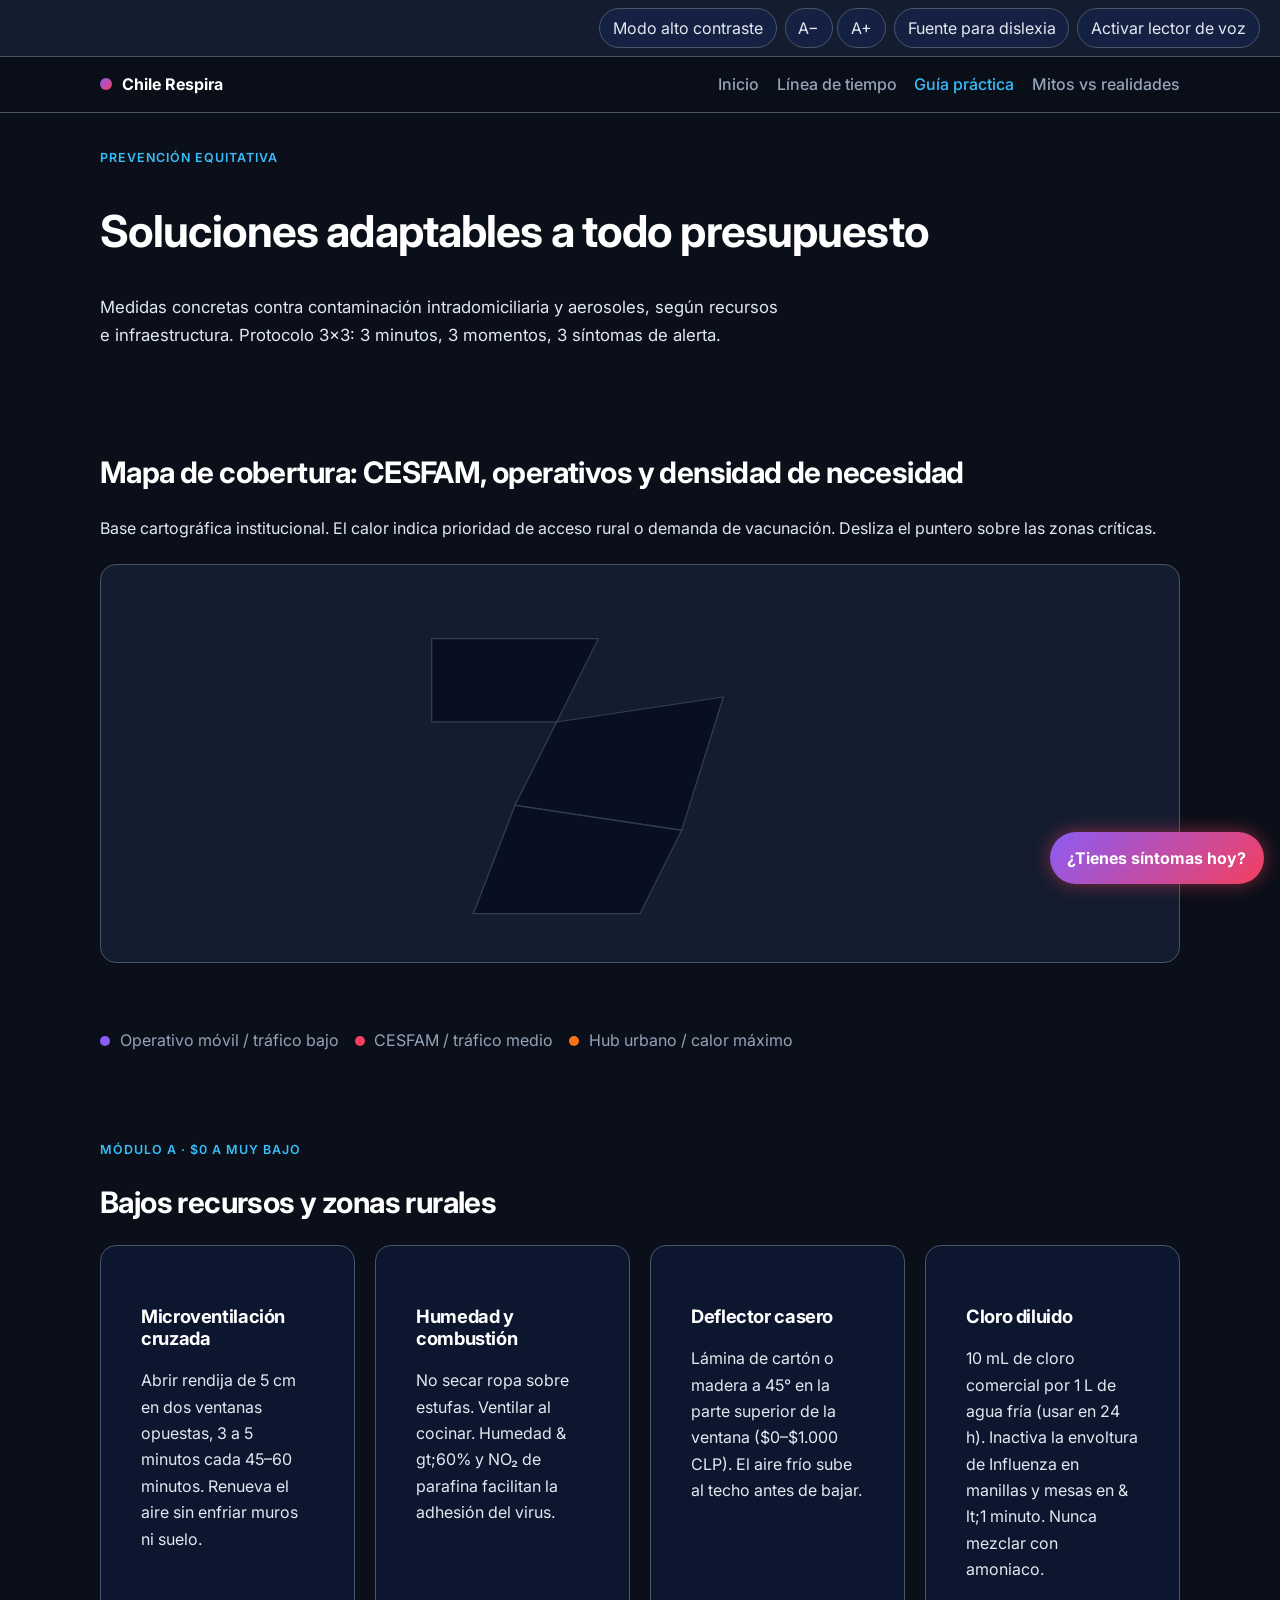
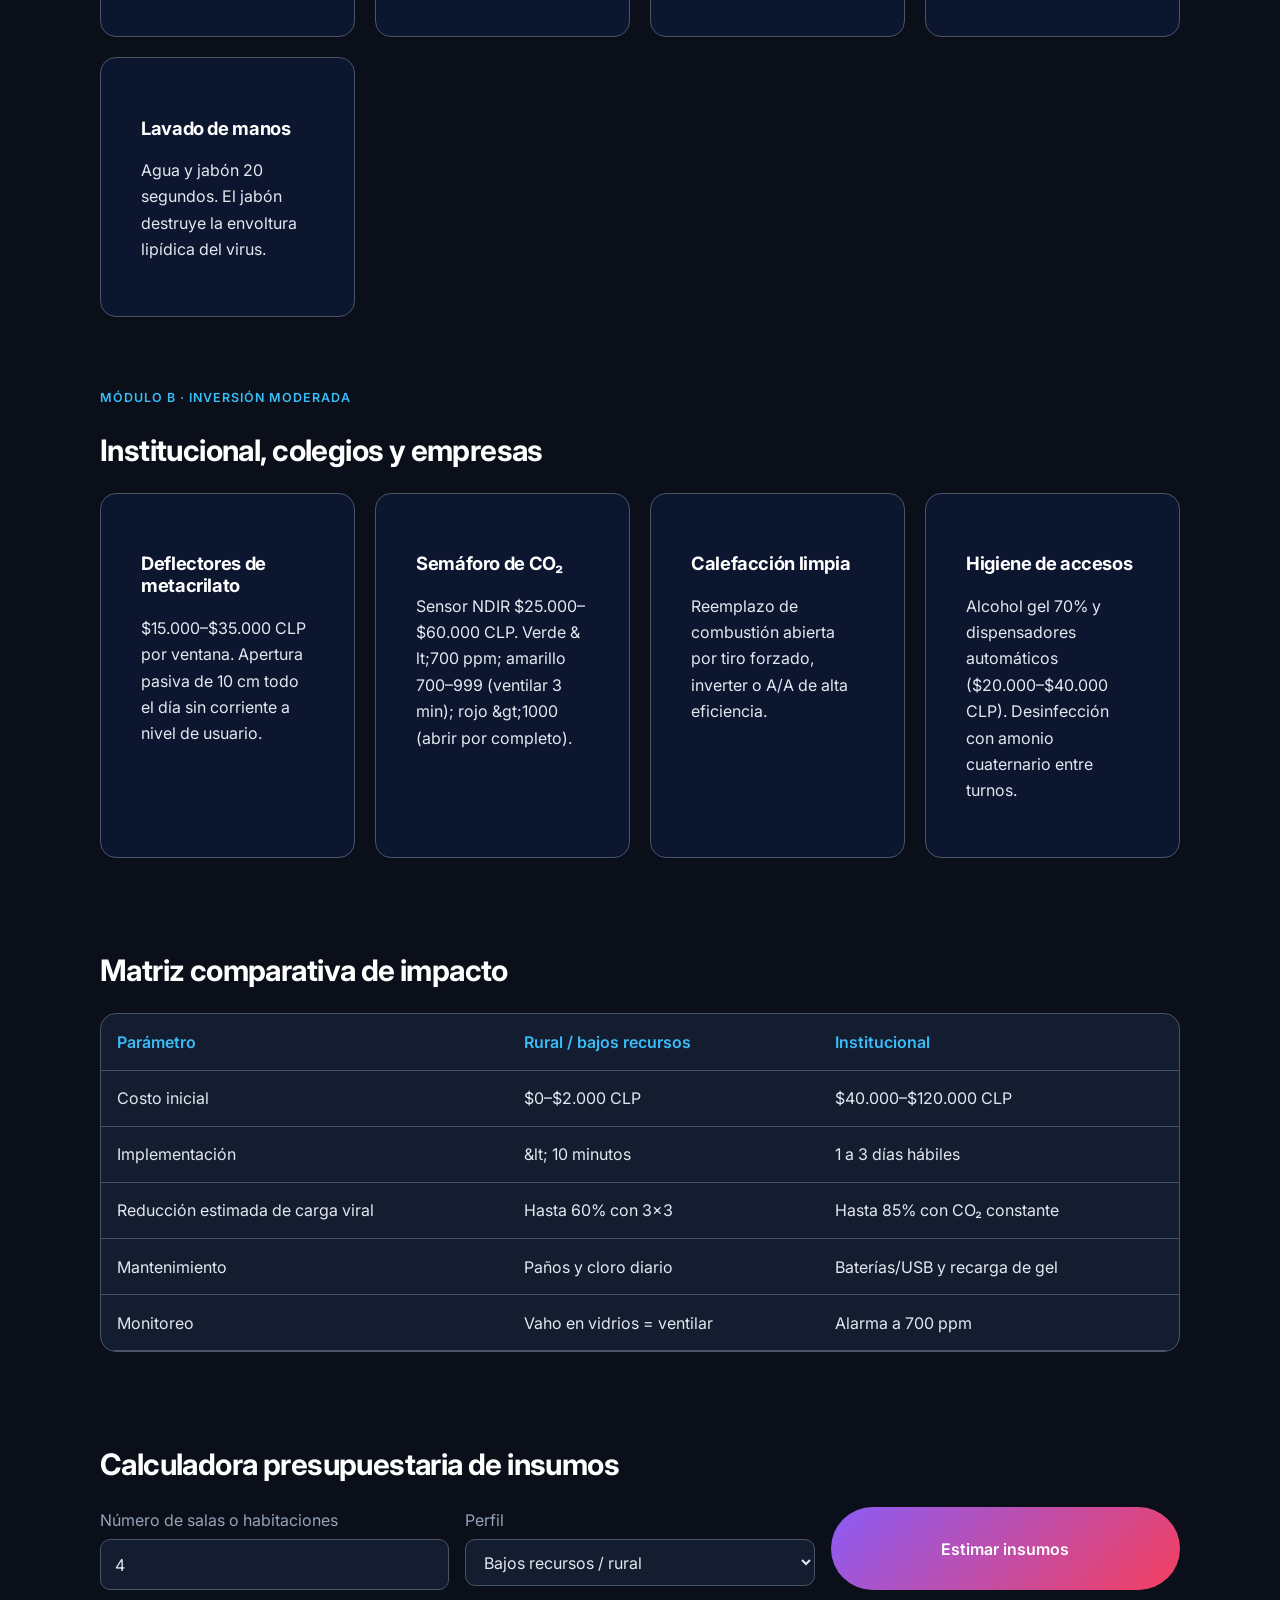
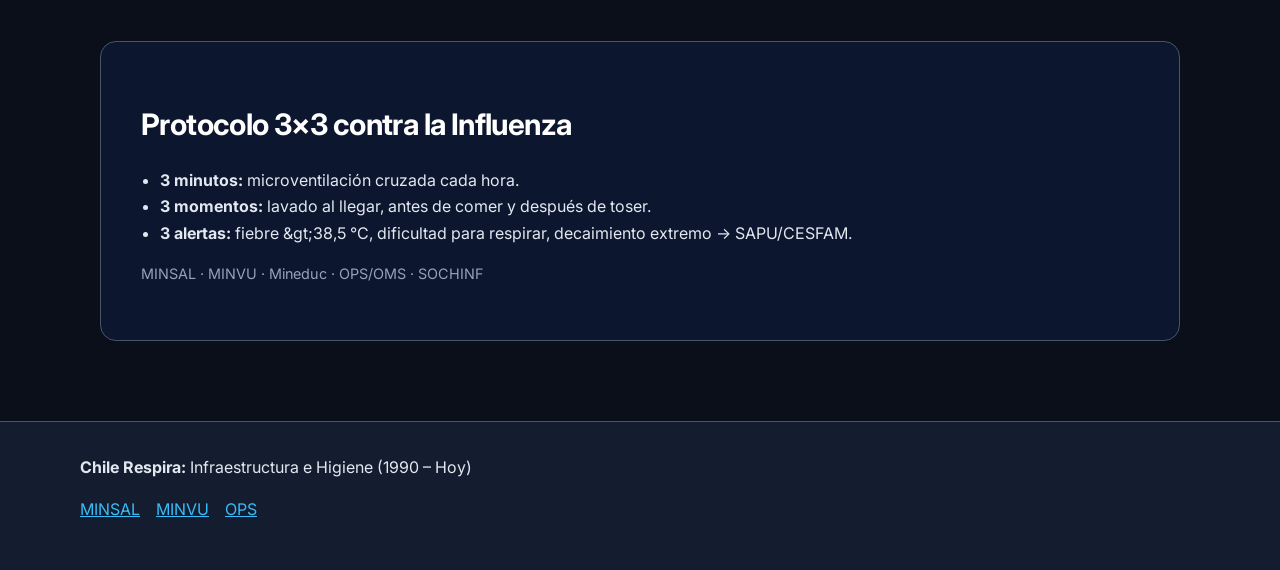
==== static/pages/guia-practica.html @ 2201946c "saved" ====
<!DOCTYPE html>
<html lang="es">

<head>
  <meta charset="UTF-8">
  <meta name="viewport" content="width=device-width, initial-scale=1.0">
  <meta name="description"
    content="Guía práctica de ventilación e higiene por recursos: rural $0 e institucional, con mapa de cobertura CESFAM.">
  <title>Guía práctica por recursos | Chile Respira</title>
  <link rel="preconnect" href="https://fonts.googleapis.com">
  <link rel="preconnect" href="https://fonts.gstatic.com" crossorigin>
  <link
    href="https://fonts.googleapis.com/css2?family=Inter:wght@400;500;600;700&family=Lexend:wght@400;600;700&display=swap"
    rel="stylesheet">
  <link rel="stylesheet" href="../css/style.css">
  <script src="../js/script.js" defer></script>
</head>

<body data-page="guia">
  <a class="skip-link" href="#contenido">Saltar al contenido</a>
  <div class="a11y-bar" role="region" aria-label="Accesibilidad e inclusión">
    <button type="button" class="a11y-btn" data-a11y="contrast">Modo alto contraste</button>
    <div class="a11y-group" role="group" aria-label="Tamaño de texto">
      <button type="button" class="a11y-btn" data-a11y="font-down">A−</button>
      <button type="button" class="a11y-btn" data-a11y="font-up">A+</button>
    </div>
    <button type="button" class="a11y-btn" data-a11y="dyslexia" aria-pressed="false">Fuente para dislexia</button>
    <button type="button" class="a11y-btn" data-a11y="speech" aria-pressed="false">Activar lector de voz</button>
  </div>
  <header class="site-header">
    <div class="header-inner">
      <a class="brand" href="../../index.html">
        <span class="brand-mark" aria-hidden="true"></span>
        <span class="brand-text">Chile Respira</span>
      </a>
      <button type="button" class="nav-toggle" aria-expanded="false" aria-controls="nav-principal">Menú</button>
      <nav id="nav-principal" class="site-nav" aria-label="Principal">
        <a href="../index.html">Inicio</a>
        <a href="linea-tiempo.html">Línea de tiempo</a>
        <a href="guia-practica.html" aria-current="page">Guía práctica</a>
        <a href="mitos-realidades.html">Mitos vs realidades</a>
      </nav>
    </div>
  </header>

  <main id="contenido">
    <section class="hero hero-compact">
      <p class="eyebrow">Prevención equitativa</p>
      <h1>Soluciones adaptables a todo presupuesto</h1>
      <p class="lead">Medidas concretas contra contaminación intradomiciliaria y aerosoles, según recursos e
        infraestructura. Protocolo 3×3: 3 minutos, 3 momentos, 3 síntomas de alerta.</p>
    </section>

    <!-- INJERTO: Mapa Interactivo NYTimes -->
    <section class="section map-section" aria-labelledby="mapa-titulo">
      <header class="section-head">
        <h2 id="mapa-titulo">Mapa de cobertura: CESFAM, operativos y densidad de necesidad</h2>
        <p>Base cartográfica institucional. El calor indica prioridad de acceso rural o demanda de vacunación. Desliza el puntero sobre las zonas críticas.</p>
      </header>
      <div class="map-wrapper">
        <svg id="chile-epidemiological-map" viewBox="0 0 600 400" class="raw-chart">
          <!-- Macrozona Norte -->
          <path d="M50,50 L250,50 L200,150 L50,150 Z" class="map-region-vector" data-name="Macrozona Norte (Antofagasta/Tarapacá)" data-positivity="14.2" data-cobertura="78.9"></path>
          <!-- Macrozona Centro / RM -->
          <path d="M200,150 L400,120 L350,280 L150,250 Z" class="map-region-vector" data-name="Región Metropolitana y Central" data-positivity="24.8" data-cobertura="87.2"></path>
          <!-- Macrozona Sur / Rural -->
          <path d="M150,250 L350,280 L300,380 L100,380 Z" class="map-region-vector" data-name="Macrozona Sur (Araucanía/Los Lagos)" data-positivity="19.5" data-cobertura="91.4"></path>
        </svg>
        <!-- Tooltip que persigue al cursor (NYTimes style) -->
        <div id="nyt-live-tooltip" class="nyt-tooltip hidden"></div>
      </div>
      <ul class="map-legend">
        <li><span class="dot violet"></span> Operativo móvil / tráfico bajo</li>
        <li><span class="dot coral"></span> CESFAM / tráfico medio</li>
        <li><span class="dot orange"></span> Hub urbano / calor máximo</li>
      </ul>
    </section>

    <section class="section" aria-labelledby="mod-a">
      <header class="section-head">
        <p class="eyebrow">Módulo A · $0 a muy bajo</p>
        <h2 id="mod-a">Bajos recursos y zonas rurales</h2>
      </header>
      <div class="card-grid">
        <article class="card card-tech">
          <h3>Microventilación cruzada</h3>
          <p>Abrir rendija de 5 cm en dos ventanas opuestas, 3 a 5 minutos cada 45–60 minutos. Renueva el aire sin
            enfriar muros ni suelo.</p>
        </article>
        <article class="card card-tech">
          <h3>Humedad y combustión</h3>
          <p>No secar ropa sobre estufas. Ventilar al cocinar. Humedad &​gt;60% y NO₂ de parafina facilitan la adhesión
            del virus.</p>
        </article>
        <article class="card card-tech">
          <h3>Deflector casero</h3>
          <p>Lámina de cartón o madera a 45° en la parte superior de la ventana ($0–$1.000 CLP). El aire frío sube al
            techo antes de bajar.</p>
        </article>
        <article class="card card-tech">
          <h3>Cloro diluido</h3>
          <p>10 mL de cloro comercial por 1 L de agua fría (usar en 24 h). Inactiva la envoltura de Influenza en
            manillas y mesas en &​lt;1 minuto. Nunca mezclar con amoniaco.</p>
        </article>
        <article class="card card-tech">
          <h3>Lavado de manos</h3>
          <p>Agua y jabón 20 segundos. El jabón destruye la envoltura lipídica del virus.</p>
        </article>
      </div>
    </section>

    <section class="section" aria-labelledby="mod-b">
      <header class="section-head">
        <p class="eyebrow">Módulo B · inversión moderada</p>
        <h2 id="mod-b">Institucional, colegios y empresas</h2>
      </header>
      <div class="card-grid">
        <article class="card card-tech">
          <h3>Deflectores de metacrilato</h3>
          <p>$15.000–$35.000 CLP por ventana. Apertura pasiva de 10 cm todo el día sin corriente a nivel de usuario.</p>
        </article>
        <article class="card card-tech">
          <h3>Semáforo de CO₂</h3>
          <p>Sensor NDIR $25.000–$60.000 CLP. Verde &​lt;700 ppm; amarillo 700–999 (ventilar 3 min); rojo &​gt;1000 (abrir
            por completo).</p>
        </article>
        <article class="card card-tech">
          <h3>Calefacción limpia</h3>
          <p>Reemplazo de combustión abierta por tiro forzado, inverter o A/A de alta eficiencia.</p>
        </article>
        <article class="card card-tech">
          <h3>Higiene de accesos</h3>
          <p>Alcohol gel 70% y dispensadores automáticos ($20.000–$40.000 CLP). Desinfección con amonio cuaternario
            entre turnos.</p>
        </article>
      </div>
    </section>

    <section class="section">
      <h2>Matriz comparativa de impacto</h2>
      <div class="table-wrap">
        <table>
          <thead>
            <tr>
              <th>Parámetro</th>
              <th>Rural / bajos recursos</th>
              <th>Institucional</th>
            </tr>
          </thead>
          <tbody>
            <tr>
              <td>Costo inicial</td>
              <td>$0–$2.000 CLP</td>
              <td>$40.000–$120.000 CLP</td>
            </tr>
            <tr>
              <td>Implementación</td>
              <td>&​lt; 10 minutos</td>
              <td>1 a 3 días hábiles</td>
            </tr>
            <tr>
              <td>Reducción estimada de carga viral</td>
              <td>Hasta 60% con 3×3</td>
              <td>Hasta 85% con CO₂ constante</td>
            </tr>
            <tr>
              <td>Mantenimiento</td>
              <td>Paños y cloro diario</td>
              <td>Baterías/USB y recarga de gel</td>
            </tr>
            <tr>
              <td>Monitoreo</td>
              <td>Vaho en vidrios = ventilar</td>
              <td>Alarma a 700 ppm</td>
            </tr>
          </tbody>
        </table>
      </div>
    </section>

    <section class="section" aria-labelledby="budget-title">
      <h2 id="budget-title">Calculadora presupuestaria de insumos</h2>
      <form class="panel-form" id="form-presupuesto">
        <div class="field">
          <label for="salas">Número de salas o habitaciones</label>
          <input class="input-field" id="salas" type="number" min="1" max="80" value="4" required>
        </div>
        <div class="field">
          <label for="perfil">Perfil</label>
          <select class="input-field" id="perfil">
            <option value="rural">Bajos recursos / rural</option>
            <option value="institucional">Institucional / medios</option>
          </select>
        </div>
        <button type="submit" class="btn-hero">Estimar insumos</button>
      </form>
      <div class="card card-tech" id="presupuesto-resultado" hidden></div>
    </section>

    <section class="section card card-tech protocol">
      <h2>Protocolo 3×3 contra la Influenza</h2>
      <ul>
        <li><strong>3 minutos:</strong> microventilación cruzada cada hora.</li>
        <li><strong>3 momentos:</strong> lavado al llegar, antes de comer y después de toser.</li>
        <li><strong>3 alertas:</strong> fiebre &​gt;38,5 °C, dificultad para respirar, decaimiento extremo → SAPU/CESFAM.
        </li>
      </ul>
      <p class="source">MINSAL · MINVU · Mineduc · OPS/OMS · SOCHINF</p>
    </section>
  </main>

  <button type="button" class="fab-triaje" data-open-triaje>¿Tienes síntomas hoy?</button>
  <div class="modal" id="modal-triaje" hidden>
    <div class="modal-backdrop" data-close-modal></div>
    <div class="modal-panel" role="dialog" aria-modal="true" aria-labelledby="triaje-titulo">
      <button type="button" class="modal-close" data-close-modal aria-label="Cerrar">×</button>
      <h2 id="triaje-titulo">Triaje rápido de orientación</h2>
      <p>No sustituye atención médica. Salud Responde 600 360 7777.</p>
      <fieldset class="triaje-options">
        <legend>Selecciona lo que mejor describe tu situación</legend>
        <label><input type="radio" name="triaje" value="critico"> Dificultad para respirar, tiraje o labios azulados</label>
        <label><input type="radio" name="triaje" value="moderado"> Fiebre &​gt;38,5 °C + tos o dolor muscular</label>
        <label><input type="radio" name="triaje" value="leve"> Molestias leves sin fiebre</label>
      </fieldset>
      <div id="triaje-resultado" class="card card-tech" hidden></div>
    </div>
  </div>

  <footer class="site-footer">
    <div class="footer-inner">
      <p><strong>Chile Respira:</strong> Infraestructura e Higiene (1990 – Hoy)</p>
      <ul class="footer-links">
        <li><a href="https://www.minsal.cl" rel="noopener noreferrer" target="_blank">MINSAL</a></li>
        <li><a href="https://www.minvu.gob.cl" rel="noopener noreferrer" target="_blank">MINVU</a></li>
        <li><a href="https://www.paho.org" rel="noopener noreferrer" target="_blank">OPS</a></li>
      </ul>
    </div>
  </footer>
</body>

</html>
---- static/css/style.css ----
:root {
  /* 🌌 Lienzo Neutro de Fondo Base (Estilo Kiro Dark) */
  --bg-main: #0B0F19;
  --bg-surface: #141C2F;
  --bg-surface-elevated: #1E2942;

  /* 🏙️ Paleta Tecnológica y Corporativa (Potencial Diversificado) */
  --tech-blue-base: #1E40AF;
  --tech-blue-container: rgba(30, 64, 175, 0.15);
  --tech-cyan: #38BDF8;
  --tech-cyan-glow: rgba(56, 189, 248, 0.3);
  --tech-muted: #475569;

  /* 💥 Paleta Creativa y de Alto Impacto (Potencial Diversificado) */
  --creative-violet: #8B5CF6;
  --creative-violet-alpha: rgba(139, 92, 246, 0.1);
  --creative-coral: #F43F5E;
  --creative-coral-glow: rgba(244, 63, 94, 0.5);
  --creative-orange: #F97316;
  --creative-orange-alpha: rgba(249, 115, 22, 0.2);

  /* 🎬 Tokens Arquitectónicos Multimedia (Estilo Devin AI / Cursor) */
  --terminal-border: #22314D;
  --terminal-header: #1A2438;
  --media-overlay: rgba(11, 15, 25, 0.5);

  /* 📝 Tipografía de Alta Legibilidad */
  --text-title: #FFFFFF;
  --text-body: #E2E8F0;
  --text-muted: #94A3B8;

  /* ⚙️ Variables de sistema */
  --font: Inter, system-ui, sans-serif;
  --radius: 16px;
  --space-card: 2.5rem;
  
  /* 🎛️ Variables para componentes injertados */
  --easing-cinematic: cubic-bezier(0.4, 0, 0.2, 1);
  --nyt-tooltip-bg: rgba(30, 64, 175, 0.95);
}

*,
*::before,
*::after {
  box-sizing: border-box;
}

html {
  font-size: 100%;
}

html.dyslexia {
  --font: Lexend, Inter, sans-serif;
}

html.contrast {
  --bg-main: #000000;
  --bg-surface: #0a0a0a;
  --text-body: #FFFFFF;
  --text-muted: #E2E8F0;
}

html[data-font="1"] { font-size: 106%; }
html[data-font="2"] { font-size: 114%; }
html[data-font="3"] { font-size: 124%; }

body {
  margin: 0;
  font-family: var(--font);
  background: var(--bg-main);
  color: var(--text-body);
  line-height: 1.65;
  min-height: 100vh;
}

img,
svg {
  max-width: 100%;
}

/* Tratamiento anti-flashes para recursos institucionales */
img.institutional-asset,
svg.raw-chart {
  filter: opacity(0.88) brightness(85%) contrast(110%);
  transition: filter 0.3s cubic-bezier(0.4, 0, 0.2, 1);
}

img.institutional-asset:hover,
svg.raw-chart:hover {
  filter: opacity(1) brightness(100%) contrast(100%);
}

h1, h2, h3 {
  color: var(--text-title);
  font-weight: 700;
  line-height: 1.2;
  letter-spacing: -0.02em;
}

h1 { font-size: clamp(1.75rem, 4vw, 2.75rem); }
h2 { font-size: clamp(1.35rem, 2.5vw, 1.85rem); }
h3 { font-size: 1.15rem; }

p { margin: 0 0 0.85rem; }

a {
  color: var(--tech-cyan);
}

.skip-link {
  position: absolute;
  left: 1rem;
  top: -3rem;
  background: var(--bg-surface-elevated);
  color: var(--text-title);
  padding: 0.5rem 1rem;
  z-index: 80;
}

.skip-link:focus {
  top: 0.5rem;
}

.a11y-bar {
  display: flex;
  flex-wrap: wrap;
  gap: 0.5rem;
  justify-content: flex-end;
  padding: 0.5rem 1.25rem;
  background: var(--bg-surface);
  border-bottom: 1px solid var(--tech-muted);
}

.a11y-btn,
.chip,
.nav-toggle {
  font: inherit;
  cursor: pointer;
  border: 1px solid var(--tech-muted);
  background: var(--tech-blue-container);
  color: var(--text-body);
  border-radius: 999px;
  padding: 0.35rem 0.8rem;
}

.a11y-btn:hover,
.chip:hover,
.chip.is-on {
  border-color: var(--tech-cyan);
  box-shadow: 0 0 10px var(--tech-cyan-glow);
}

.site-header {
  position: sticky;
  top: 0;
  z-index: 40;
  background: rgba(11, 15, 25, 0.92);
  backdrop-filter: blur(12px);
  border-bottom: 1px solid var(--tech-muted);
}

.header-inner {
  max-width: 1120px;
  margin: 0 auto;
  padding: 0.9rem 1.25rem;
  display: flex;
  align-items: center;
  justify-content: space-between;
  gap: 1rem;
}

.brand {
  display: flex;
  align-items: center;
  gap: 0.6rem;
  text-decoration: none;
  color: var(--text-title);
  font-weight: 700;
}

.brand-mark {
  width: 12px;
  height: 12px;
  border-radius: 50%;
  background: linear-gradient(135deg, var(--creative-violet), var(--creative-coral));
}

.site-nav {
  display: flex;
  gap: 1.1rem;
}

.site-nav a {
  color: var(--text-muted);
  text-decoration: none;
  font-weight: 500;
}

.site-nav a[aria-current="page"],
.site-nav a:hover {
  color: var(--tech-cyan);
}

.nav-toggle {
  display: none;
}

main {
  max-width: 1120px;
  margin: 0 auto;
  padding: 0 1.25rem 5rem;
}

.hero {
  padding: 3.5rem 0 2rem;
}

.hero-compact {
  padding-top: 2.2rem;
}

.eyebrow {
  color: var(--tech-cyan);
  font-weight: 600;
  text-transform: uppercase;
  letter-spacing: 0.08em;
  font-size: 0.78rem;
  margin-bottom: 0.6rem;
}

.lead {
  max-width: 62ch;
  color: var(--text-body);
  font-size: 1.05rem;
}

.hero-actions {
  display: flex;
  flex-wrap: wrap;
  gap: 0.85rem;
  margin-top: 1.5rem;
}

.btn-hero,
.btn-secondary,
.btn-submit {
  display: inline-flex;
  align-items: center;
  justify-content: center;
  text-decoration: none;
  font: inherit;
  font-weight: 600;
  border: 0;
  border-radius: 999px;
  padding: 0.85rem 1.35rem;
  min-height: 44px;
  cursor: pointer;
}

.btn-hero {
  color: var(--text-title);
  background: linear-gradient(135deg, var(--creative-violet), var(--creative-coral));
  box-shadow: 0 0 0 transparent;
  transition: all 0.4s cubic-bezier(0.4, 0, 0.2, 1);
}

.btn-hero:hover {
  background: linear-gradient(135deg, var(--creative-coral), var(--creative-orange));
  box-shadow: 0 0 25px var(--creative-coral-glow);
  transform: translateY(-2px);
}

.btn-secondary {
  color: var(--text-title);
  background: transparent;
  border: 1px solid var(--tech-muted);
}

.btn-submit {
  color: var(--text-title);
  background: var(--creative-orange);
  transition: background 0.3s ease, transform 0.3s ease;
}

.btn-submit:hover {
  background: var(--creative-coral);
  transform: translateY(-1px);
}

.badge-alert,
.status-badge {
  display: inline-block;
  font-size: 0.75rem;
  font-weight: 700;
  letter-spacing: 0.04em;
  padding: 0.2rem 0.55rem;
  border-radius: 999px;
  width: fit-content;
}

.badge-alert {
  background: var(--creative-orange-alpha);
  color: var(--creative-orange);
  margin-bottom: 1rem;
}

.status-badge {
  background: var(--creative-violet-alpha);
  color: var(--creative-violet);
}

.section {
  padding: 2.2rem 0;
}

.section-head {
  margin-bottom: 1.4rem;
}

.card-grid {
  display: grid;
  grid-template-columns: repeat(auto-fit, minmax(240px, 1fr));
  gap: 1.25rem;
}

.card {
  background: var(--tech-blue-container);
  border: 1px solid var(--tech-muted);
  border-radius: var(--radius);
  padding: var(--space-card);
}

.card-link {
  text-decoration: none;
  color: inherit;
  display: block;
  transition: border-color 0.3s ease, background 0.3s ease;
}

.card-link:hover,
.card-link:focus-visible,
.timeline-card:hover,
.timeline-item:focus .timeline-card {
  background: var(--creative-violet-alpha);
  border-color: var(--creative-violet);
}

.metric {
  font-size: 2rem;
  font-weight: 700;
  color: var(--tech-cyan);
  margin: 0 0 0.4rem;
}

.source,
.timeline-date,
.hito {
  color: var(--text-muted);
  font-size: 0.9rem;
}

.panel-form {
  display: grid;
  grid-template-columns: repeat(auto-fit, minmax(180px, 1fr));
  gap: 1rem;
  margin-bottom: 1rem;
}

.field-full {
  grid-column: 1 / -1;
}

.field label {
  display: block;
  margin-bottom: 0.35rem;
  color: var(--text-muted);
}

.input-field {
  width: 100%;
  font: inherit;
  color: var(--text-body);
  background: var(--bg-surface);
  border: 1px solid var(--tech-muted);
  border-radius: 10px;
  padding: 0.7rem 0.85rem;
}

.input-field:focus {
  border-color: var(--tech-cyan);
  box-shadow: 0 0 10px var(--tech-cyan-glow);
  background-color: var(--bg-surface-elevated);
  outline: none;
  transition: all 0.3s ease;
}

.filter-bar {
  display: flex;
  flex-wrap: wrap;
  gap: 0.5rem;
  margin-bottom: 1.5rem;
}

.timeline {
  position: relative;
  padding-left: 2.2rem;
}

.timeline-axis {
  position: absolute;
  left: 9px;
  top: 0;
  bottom: 0;
  width: 2px;
  background: linear-gradient(to bottom, var(--tech-muted) 0%, var(--tech-cyan) 40%, var(--creative-violet) 70%, var(--creative-coral) 100%);
}

.timeline-item {
  position: relative;
  margin-bottom: 1.4rem;
  outline: none;
}

.timeline-node {
  position: absolute;
  left: -2.05rem;
  top: 1.8rem;
  width: 12px;
  height: 12px;
  border-radius: 50%;
  background: var(--tech-muted);
}

.timeline-item.is-past .timeline-card {
  color: var(--text-muted);
}

.timeline-item.is-past h2 {
  color: var(--text-title);
}

.timeline-item.is-active .timeline-node {
  width: 18px;
  height: 18px;
  left: -2.25rem;
  background: var(--creative-coral);
  box-shadow: 0 0 0 0 var(--creative-coral-glow);
  animation: ripple 1.8s infinite;
}

.timeline-card {
  background: var(--bg-surface);
  border: 1px solid var(--tech-muted);
  border-radius: var(--radius);
  padding: var(--space-card);
  transition: background 0.3s ease, border-color 0.3s ease;
}

@keyframes ripple {
  0% { box-shadow: 0 0 0 0 var(--creative-coral-glow); }
  70% { box-shadow: 0 0 0 16px transparent; }
  100% { box-shadow: 0 0 0 0 transparent; }
}

.table-wrap {
  overflow-x: auto;
  border: 1px solid var(--tech-muted);
  border-radius: var(--radius);
  background: var(--bg-surface);
}

table {
  width: 100%;
  border-collapse: collapse;
  min-width: 640px;
}

th, td {
  text-align: left;
  padding: 0.9rem 1rem;
  border-bottom: 1px solid var(--tech-muted);
  color: var(--text-body);
}

th {
  color: var(--tech-cyan);
  font-weight: 600;
}

.map-layout {
  display: grid;
  grid-template-columns: minmax(220px, 340px) 1fr;
  gap: 1.25rem;
  align-items: start;
}

.map-canvas {
  background: var(--bg-main);
  border: 1px solid var(--tech-muted);
  border-radius: var(--radius);
  padding: 0.75rem;
}

.map-ocean {
  fill: var(--bg-main);
}

.map-land {
  fill: var(--bg-surface);
}

.map-border {
  fill: none;
  stroke: var(--tech-muted);
  stroke-width: 1.2;
}

.hub {
  cursor: pointer;
}

.hub.low { fill: var(--creative-violet); }
.hub.mid { fill: var(--creative-coral); }
.hub.high {
  fill: var(--creative-orange);
  filter: drop-shadow(0 0 8px var(--creative-coral-glow));
}

.hub-ring {
  fill: none;
  stroke: var(--creative-coral);
  stroke-width: 2;
  opacity: 0.45;
}

.map-flow {
  fill: none;
  stroke: var(--creative-coral);
  stroke-width: 1.4;
  stroke-dasharray: 6 8;
  animation: dash 8s linear infinite;
}

@keyframes dash {
  to { stroke-dashoffset: -80; }
}

.map-legend {
  display: flex;
  flex-wrap: wrap;
  gap: 1rem;
  list-style: none;
  padding: 1rem 0 0;
  color: var(--text-muted);
}

.dot {
  display: inline-block;
  width: 10px;
  height: 10px;
  border-radius: 50%;
  margin-right: 0.35rem;
}

.dot.violet { background: var(--creative-violet); }
.dot.coral { background: var(--creative-coral); }
.dot.orange { background: var(--creative-orange); }

.geo-label {
  fill: var(--text-muted);
  font-size: 9px;
  font-family: var(--font);
}

.protocol ul {
  padding-left: 1.2rem;
}

.quiz-wrap {
  max-width: 720px;
}

.progress-track {
  height: 6px;
  background: var(--bg-surface);
  border-radius: 99px;
  overflow: hidden;
  margin-bottom: 0.5rem;
}

.progress-bar {
  display: block;
  height:  100%;
  width: 20%;
  background: linear-gradient(90deg, var(--creative-violet), var(--creative-coral), var(--creative-orange));
  transition: width 0.35s ease;
}

.flip-card {
  perspective: 1200px;
  min-height: 340px;
}

.flip-inner {
  position: relative;
  transform-style: preserve-3d;
  transition: transform 0.6s ease;
  min-height: 340px;
}

.flip-card.is-flipped .flip-inner {
  transform: rotateY(180deg);
}

.flip-face {
  position: absolute;
  inset: 0;
  backface-visibility: hidden;
}

.flip-back {
  transform: rotateY(180deg);
}

.quiz-actions {
  display: flex;
  flex-wrap: wrap;
  gap: 0.7rem;
  margin-top: 1.2rem;
}

.veredicto {
  font-weight: 700;
  color: var(--tech-cyan);
}

.accordion details {
  background: var(--tech-blue-container);
  border: 1px solid var(--tech-muted);
  border-radius: 12px;
  padding: 0.9rem 1.1rem;
  margin-bottom: 0.6rem;
}

.accordion summary {
  cursor: pointer;
  color: var(--text-title);
  font-weight: 600;
}

.form-msg {
  grid-column: 1 / -1;
  color: var(--tech-cyan);
}

.fab-triaje {
  position: fixed;
  right: 1rem;
  bottom: 1rem;
  z-index: 45;
  border: 0;
  border-radius: 999px;
  padding: 0.8rem 1.1rem;
  font: inherit;
  font-weight: 700;
  color: var(--text-title);
  background: linear-gradient(135deg, var(--creative-violet), var(--creative-coral));
  cursor: pointer;
  box-shadow: 0 0 18px var(--creative-coral-glow);
}

.modal[hidden] {
  display: none;
}

.modal {
  position: fixed;
  inset: 0;
  z-index: 60;
}

.modal-backdrop {
  position: absolute;
  inset: 0;
  background: rgba(0, 0, 0, 0.6);
}

.modal-panel {
  position: relative;
  z-index: 1;
  max-width: 520px;
  margin: 8vh auto;
  background: var(--bg-surface-elevated);
  border: 1px solid var(--tech-muted);
  border-radius: var(--radius);
  padding: var(--space-card);
}

.modal-close {
  position: absolute;
  top: 0.6rem;
  right: 0.8rem;
  background: transparent;
  border: 0;
  color: var(--text-title);
  font-size: 1.6rem;
  cursor: pointer;
}

.triaje-options {
  border: 0;
  padding: 0;
  display: grid;
  gap: 0.7rem;
  margin: 1rem 0;
}

.site-footer {
  border-top: 1px solid var(--tech-muted);
  background: var(--bg-surface);
  padding: 2rem 1.25rem;
}

.footer-inner {
  max-width: 1120px;
  margin: 0 auto;
}

.footer-links {
  display: flex;
  flex-wrap: wrap;
  gap: 1rem;
  list-style: none;
  padding: 0;
}

/* 🎨 ESTILOS INJERTADOS - SCROLLYTELLING CINEMÁTICO */
.timeline-cinematic-container {
  display: grid;
  grid-template-columns: 1fr;
  gap: 2rem;
  max-width: 1120px;
  margin: 0 auto;
  padding: 0 1rem;
}

@media (min-width: 768px) {
  .timeline-cinematic-container {
    grid-template-columns: 4fr 8fr;
  }
}

.timeline-scroller {
  padding: 20vh 0;
}

.timeline-trigger {
  margin-bottom: 50vh;
  opacity: 0.3;
  transition: opacity 0.4s var(--easing-cinematic);
}

.timeline-trigger.active-era-text {
  opacity: 1;
}

.timeline-era-label {
  color: var(--tech-cyan);
  font-size: 0.85rem;
  letter-spacing: 1px;
  margin-bottom: 0.5rem;
  display: block;
}

.timeline-trigger h2 {
  font-size: 1.8rem;
  margin: 0.5rem 0;
  color: var(--text-title);
}

.timeline-sticky-panel {
  display: none;
}

@media (min-width: 768px) {
  .timeline-sticky-panel {
    display: block;
    position: sticky;
    top: 15vh;
    height: 70vh;
    background: var(--bg-surface);
    border: 1px solid var(--tech-muted);
    border-radius: var(--radius);
    overflow: hidden;
  }
}

.media-canvas {
  width: 100%;
  height: 100%;
  position: relative;
}

.media-layer {
  position: absolute;
  inset: 0;
  width: 100%;
  height: 100%;
  opacity: 0;
  transform: scale(0.95) translateY(10px);
  filter: blur(8px);
  transition: opacity 0.6s var(--easing-cinematic), transform 0.6s var(--easing-cinematic), filter 0.6s var(--easing-cinematic);
}

.media-layer.active {
  opacity: 1;
  transform: scale(1) translateY(0);
  filter: blur(0px);
}

.media-layer img,
.media-layer video {
  width: 100%;
  height: 100%;
  object-fit: cover;
}

/* 🎨 ESTILOS INJERTADOS - MAPA INTERACTIVO NYTIMES */
.map-wrapper {
  background: var(--bg-surface);
  border: 1px solid var(--tech-muted);
  border-radius: var(--radius);
  position: relative;
  padding: 2rem;
  display: flex;
  justify-content: center;
  margin-bottom: 3rem;
}

#chile-epidemiological-map {
  width: 100%;
  max-width: 500px;
  height: auto;
}

.map-region-vector {
  fill: var(--bg-surface);
  stroke: var(--tech-muted);
  stroke-width: 1.5px;
  transition: all 0.2s var(--easing-cinematic);
  cursor: crosshair;
}

.nyt-tooltip {
  position: absolute;
  background: var(--nyt-tooltip-bg);
  border: 1px solid var(--creative-violet);
  padding: 1rem;
  border-radius: 6px;
  box-shadow: 0 10px 25px rgba(0,0,0,0.5);
  pointer-events: none;
  z-index: 2000;
  min-width: 220px;
  font-family: var(--font);
}

.hidden {
  display: none !important;
}

@media (max-width: 800px) {
  .nav-toggle { display: inline-flex; }
  .site-nav {
    display: none;
    position: absolute;
    right: 1.25rem;
    top: 4.2rem;
    flex-direction: column;
    background: var(--bg-surface-elevated);
    border: 1px solid var(--tech-muted);
    padding: 1rem;
    border-radius: 12px;
  }
  .site-nav.is-open { display: flex; }
  .map-layout { grid-template-columns: 1fr; }
  .timeline-cinematic-container { grid-template-columns: 1fr; }
  .timeline-sticky-panel { display: none; }
}

@media (prefers-reduced-motion: reduce) {
  *, *::before, *::after {
    animation: none !important;
    transition: none !important;
  }
}

:focus-visible {
  outline: 2px solid var(--tech-cyan);
  outline-offset: 3px;
}
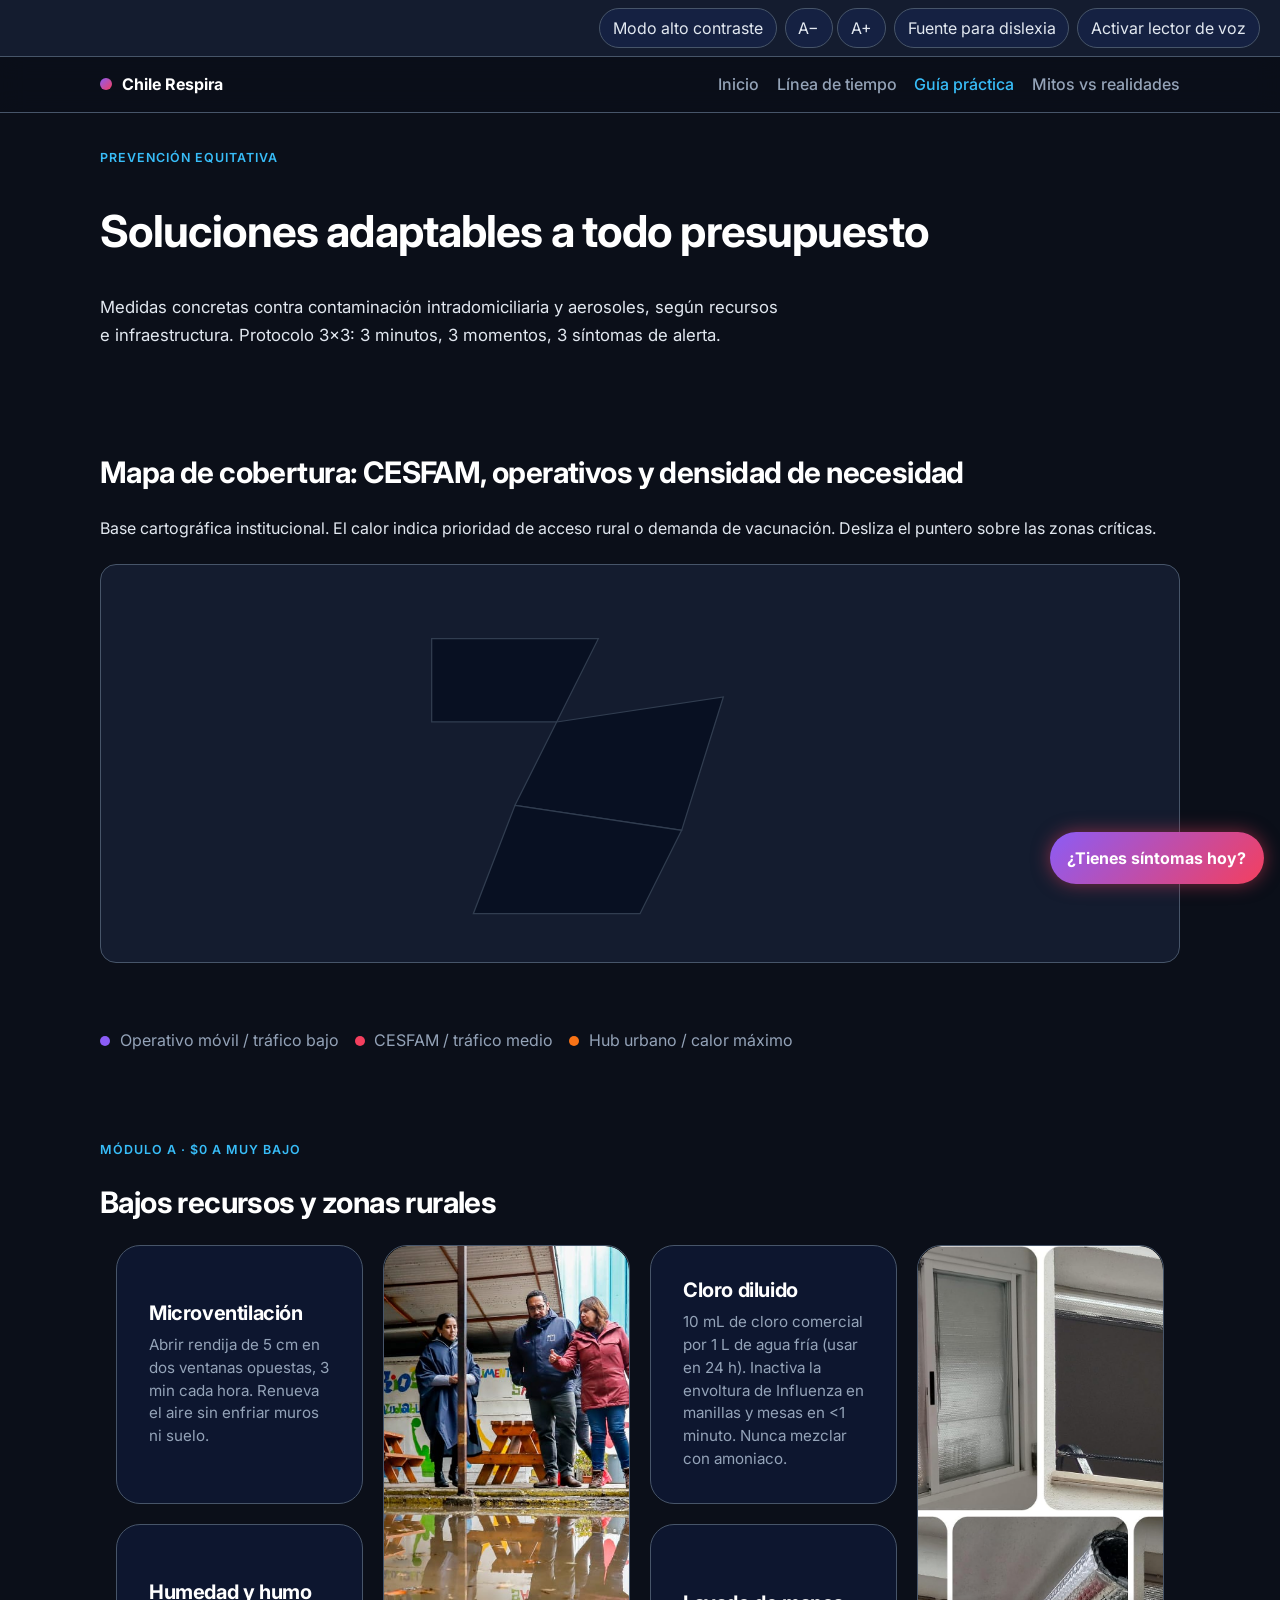
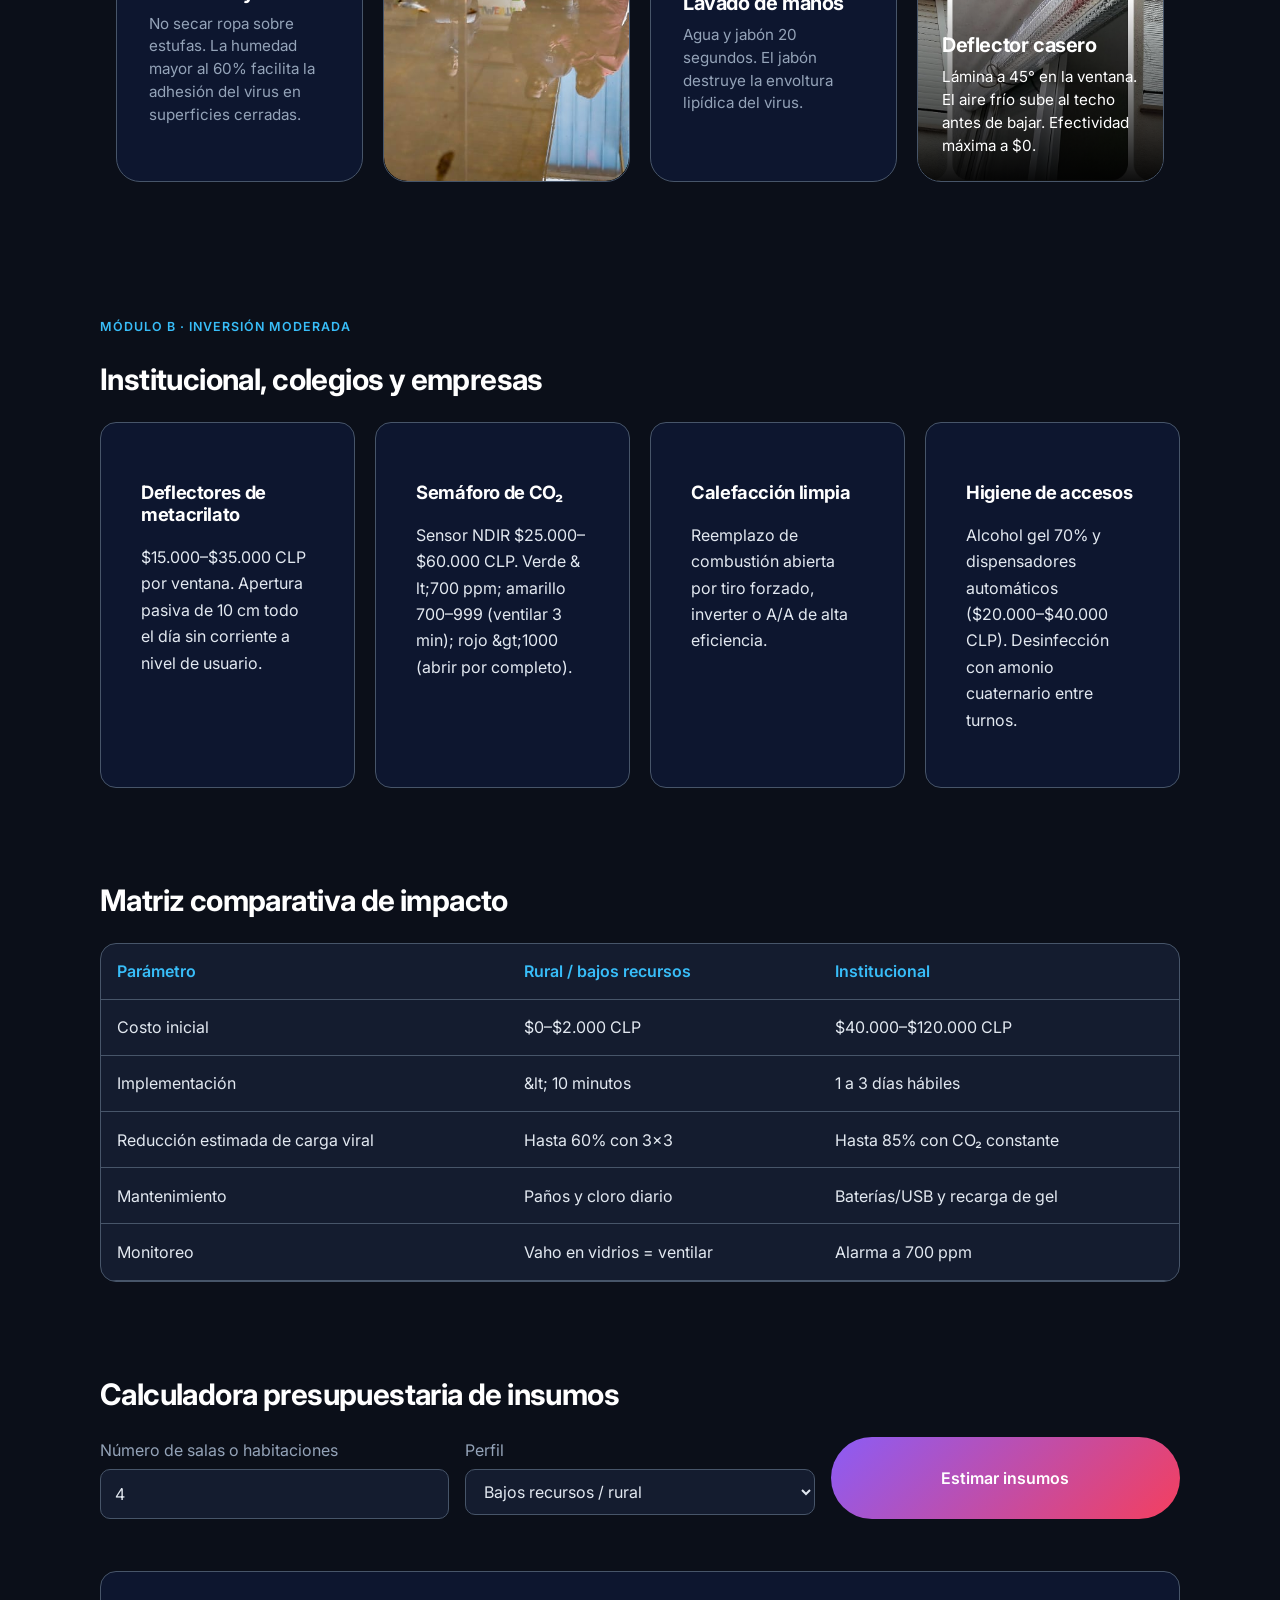
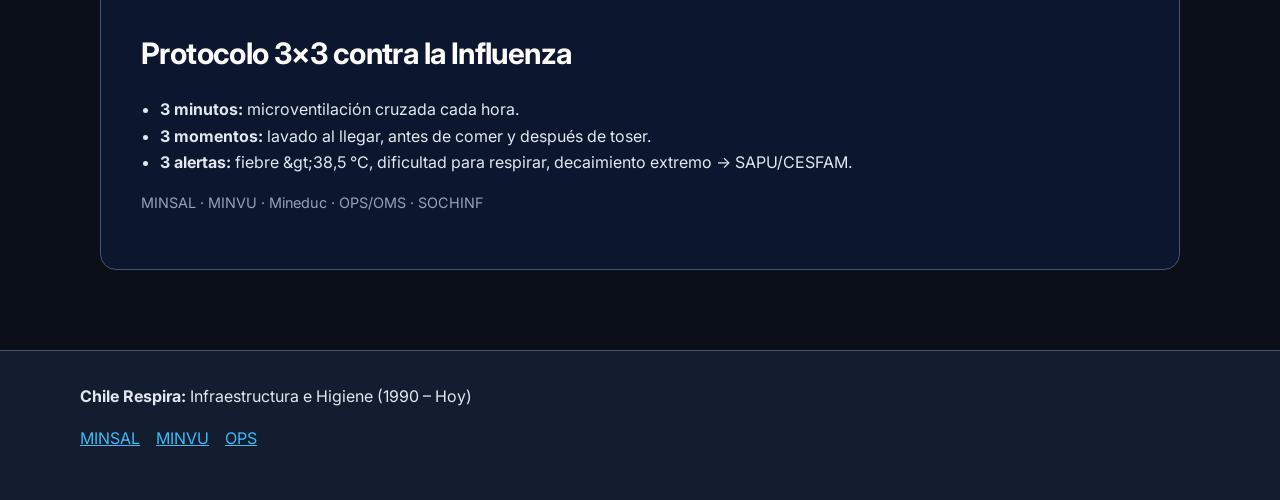
==== commit 15b0435e: "saved" ====
--- a/static/pages/guia-practica.html
+++ b/static/pages/guia-practica.html
@@ -35,7 +35,7 @@
       </a>
       <button type="button" class="nav-toggle" aria-expanded="false" aria-controls="nav-principal">Menú</button>
       <nav id="nav-principal" class="site-nav" aria-label="Principal">
-        <a href="../index.html">Inicio</a>
+        <a href="../../index.html">Inicio</a>
         <a href="linea-tiempo.html">Línea de tiempo</a>
         <a href="guia-practica.html" aria-current="page">Guía práctica</a>
         <a href="mitos-realidades.html">Mitos vs realidades</a>
@@ -76,38 +76,66 @@
       </ul>
     </section>
 
-    <section class="section" aria-labelledby="mod-a">
-      <header class="section-head">
-        <p class="eyebrow">Módulo A · $0 a muy bajo</p>
-        <h2 id="mod-a">Bajos recursos y zonas rurales</h2>
-      </header>
-      <div class="card-grid">
-        <article class="card card-tech">
-          <h3>Microventilación cruzada</h3>
-          <p>Abrir rendija de 5 cm en dos ventanas opuestas, 3 a 5 minutos cada 45–60 minutos. Renueva el aire sin
-            enfriar muros ni suelo.</p>
-        </article>
-        <article class="card card-tech">
-          <h3>Humedad y combustión</h3>
-          <p>No secar ropa sobre estufas. Ventilar al cocinar. Humedad &​gt;60% y NO₂ de parafina facilitan la adhesión
-            del virus.</p>
-        </article>
-        <article class="card card-tech">
-          <h3>Deflector casero</h3>
-          <p>Lámina de cartón o madera a 45° en la parte superior de la ventana ($0–$1.000 CLP). El aire frío sube al
-            techo antes de bajar.</p>
-        </article>
-        <article class="card card-tech">
-          <h3>Cloro diluido</h3>
-          <p>10 mL de cloro comercial por 1 L de agua fría (usar en 24 h). Inactiva la envoltura de Influenza en
-            manillas y mesas en &​lt;1 minuto. Nunca mezclar con amoniaco.</p>
-        </article>
-        <article class="card card-tech">
-          <h3>Lavado de manos</h3>
-          <p>Agua y jabón 20 segundos. El jabón destruye la envoltura lipídica del virus.</p>
-        </article>
-      </div>
-    </section>
+<section class="section" aria-labelledby="mod-a">
+  <header class="section-head">
+    <p class="eyebrow">Módulo A · $0 a muy bajo</p>
+    <h2 id="mod-a">Bajos recursos y zonas rurales</h2>
+  </header>
+  
+  <!-- 🍱 EL CONTENEDOR BENTO GRID (6 Módulos / 4 Columnas) -->
+  <div class="bento-grid timeline-cinematic-container">
+    
+    <!-- 🪽 COLUMNA 1 (Izquierda) -->
+    <!-- Tarjeta 1 (Arriba) -->
+    <article class="bento-card bento-small bento-col1-row1">
+      <h3>Microventilación</h3>
+      <p>Abrir rendija de 5 cm en dos ventanas opuestas, 3 min cada hora. Renueva el aire sin enfriar muros ni suelo.</p>
+    </article>
+    
+    <!-- Tarjeta 2 (Abajo) -->
+    <article class="bento-card bento-small bento-col1-row2">
+      <h3>Humedad y humo</h3>
+      <p>No secar ropa sobre estufas. La humedad mayor al 60% facilita la adhesión del virus en superficies cerradas.</p>
+    </article>
+
+    <!-- 🖼️ COLUMNA 2 (Tarjeta Visual Fija - Ocupa todo el alto) -->
+    <article class="bento-card bento-media bento-col2-full media-layer active">
+      <img src="../images/infraestructura mineduc/ministro-cataldo-evalua-danos-a-la-infraestructura-educacional-por-sistema-frontal.jpeg" alt="Contexto de vivienda rural con ventilación natural" class="img-fija">
+      
+      <!-- Video A4 Vertical 9:16 (Se adapta con Letterbox gracias al ajuste contain) -->
+      <video src="../videos/Lavado correcto de manos para prevenir COVID-19 - Universidad de Chile (720p, h264)_compressed.mp4" class="video-metamorfosis" loop muted playsinline></video>
+    </article>
+
+    <!-- 🪽 COLUMNA 3 (Centro-Derecha) -->
+    <!-- Tarjeta 3 (Arriba) -->
+    <article class="bento-card bento-small bento-col3-row1">
+      <h3>Cloro diluido</h3>
+      <p>10 mL de cloro comercial por 1 L de agua fría (usar en 24 h). Inactiva la envoltura de Influenza en manillas y mesas en &lt;1 minuto. Nunca mezclar con amoniaco.</p>
+    </article>
+
+    <!-- Tarjeta 5 (Abajo) -->
+    <article class="bento-card bento-small bento-col3-row2">
+      <h3>Lavado de manos</h3>
+      <p>Agua y jabón 20 segundos. El jabón destruye la envoltura lipídica del virus.</p>
+    </article>
+
+    <!-- 🎬 COLUMNA 4 (Tarjeta Interactiva / Video - Ocupa todo el alto) -->
+    <article class="bento-card bento-media bento-hero bento-col4-full media-layer active">
+      <!-- Imagen de portada estática -->
+      <img src="../images/2-guia-81MNh71meeL._AC_SL1500_.jpg" alt="Deflector casero en acción" class="img-metamorfosis">
+      
+      <!-- Video A4 Vertical 9:16 (Se adapta con Letterbox gracias al ajuste contain) -->
+      <video src="../videos/Curso Introducción a las prácticas básicas de Prevención de infecciones - MÓDULO 1 - Hospital de Clínicas Dr. Manuel Quintela (720p, h264)_compressed.mp4" class="video-metamorfosis" loop muted playsinline></video>
+      
+      <!-- Capa de texto sobre el Héroe -->
+      <div class="hero-overlay-content">
+        <h3>Deflector casero</h3>
+        <p>Lámina a 45° en la ventana. El aire frío sube al techo antes de bajar. Efectividad máxima a $0.</p>
+      </div>
+    </article>
+
+  </div>
+</section>
 
     <section class="section" aria-labelledby="mod-b">
       <header class="section-head">
--- a/static/css/style.css
+++ b/static/css/style.css
@@ -33,10 +33,15 @@
   --font: Inter, system-ui, sans-serif;
   --radius: 16px;
   --space-card: 2.5rem;
-  
-  /* 🎛️ Variables para componentes injertados */
+
+  /* 🎛️ Variables para componentes web.dev */
   --easing-cinematic: cubic-bezier(0.4, 0, 0.2, 1);
   --nyt-tooltip-bg: rgba(30, 64, 175, 0.95);
+  --webdev-sidebar-width: 240px;
+
+  /* 🎨 Variables para timeline storytelling - EQUILIBRIO MEJORADO */
+  --timeline-scroller-width: 720px;
+  --timeline-media-width: 480px;
 }
 
 *,
@@ -81,7 +86,7 @@
 /* Tratamiento anti-flashes para recursos institucionales */
 img.institutional-asset,
 svg.raw-chart {
-  filter: opacity(0.88) brightness(85%) contrast(110%);
+  filter: opacity(0.85) brightness(85%) contrast(110%);
   transition: filter 0.3s cubic-bezier(0.4, 0, 0.2, 1);
 }
 
@@ -338,9 +343,7 @@
 }
 
 .card-link:hover,
-.card-link:focus-visible,
-.timeline-card:hover,
-.timeline-item:focus .timeline-card {
+.card-link:focus-visible {
   background: var(--creative-violet-alpha);
   border-color: var(--creative-violet);
 }
@@ -401,148 +404,322 @@
   margin-bottom: 1.5rem;
 }
 
-.timeline {
+/* 🎨 ESTILOS TIMELINE STORYTELLING - Equilibrado Narrativo */
+.timeline-cinematic-container {
+  display: grid;
+  grid-template-columns: 1fr;
+  gap: 2.5rem;
+  max-width: 1400px;
+  margin: 0 auto 4rem;
+  padding: 0 1rem;
+}
+
+@media (min-width: 800px) {
+  .timeline-cinematic-container {
+    grid-template-columns: var(--timeline-scroller-width) var(--timeline-media-width);
+    justify-content: center;
+  }
+}
+
+.timeline-scroller {
+  display: flex;
+  flex-direction: column;
+  gap: 3rem;
+}
+
+.timeline-trigger {
+  padding: 1.5rem 0;
+  border-left: 3px solid var(--tech-muted);
+  padding-left: 1.5rem;
+  transition: border-color 0.3s var(--easing-cinematic);
+}
+
+.timeline-trigger.active {
+  border-left-color: var(--creative-violet);
+}
+
+.timeline-era-label {
+  font-size: 0.85rem;
+  color: var(--tech-cyan);
+  font-weight: 600;
+  text-transform: uppercase;
+  letter-spacing: 0.08em;
+  margin-bottom: 0.5rem;
+}
+
+.timeline-trigger h2 {
+  font-size: 1.25rem;
+  margin-bottom: 0.85rem;
+}
+
+.text-body-muted {
+  color: var(--text-muted);
+  line-height: 1.7;
+  font-size: 0.95rem;
+}
+
+.timeline-sticky-panel {
+  position: sticky;
+  top: 100px;
+  height: fit-content;
+  align-self: start;
+}
+
+.media-canvas {
   position: relative;
-  padding-left: 2.2rem;
-}
-
-.timeline-axis {
+  width: 100%;
+  aspect-ratio: 3/4;
+  border-radius: 12px;
+  overflow: hidden;
+  border: 1px solid var(--tech-muted);
+  background: var(--bg-surface);
+}
+
+.media-layer {
   position: absolute;
-  left: 9px;
-  top: 0;
-  bottom: 0;
-  width: 2px;
-  background: linear-gradient(to bottom, var(--tech-muted) 0%, var(--tech-cyan) 40%, var(--creative-violet) 70%, var(--creative-coral) 100%);
-}
-
-.timeline-item {
-  position: relative;
-  margin-bottom: 1.4rem;
-  outline: none;
-}
-
-.timeline-node {
-  position: absolute;
-  left: -2.05rem;
-  top: 1.8rem;
-  width: 12px;
-  height: 12px;
-  border-radius: 50%;
-  background: var(--tech-muted);
-}
-
-.timeline-item.is-past .timeline-card {
-  color: var(--text-muted);
-}
-
-.timeline-item.is-past h2 {
-  color: var(--text-title);
-}
-
-.timeline-item.is-active .timeline-node {
-  width: 18px;
-  height: 18px;
-  left: -2.25rem;
-  background: var(--creative-coral);
-  box-shadow: 0 0 0 0 var(--creative-coral-glow);
-  animation: ripple 1.8s infinite;
-}
-
-.timeline-card {
+  inset: 0;
+  opacity: 0;
+  transition: opacity 0.5s var(--easing-cinematic);
+}
+
+.media-layer.active {
+  opacity: 1;
+}
+
+.media-layer img,
+.media-layer video {
+  width: 100%;
+  height: 100%;
+  object-fit: cover;
+}
+
+/* 🎨 ESTILOS WEBDEV - Estructura Bifásica */
+.webdev-layout {
+  display: grid;
+  grid-template-columns: 1fr;
+  gap: 2rem;
+  max-width: 1120px;
+  margin: 0 auto;
+  padding: 0 1rem;
+}
+
+@media (min-width: 900px) {
+  .webdev-layout {
+    grid-template-columns: var(--webdev-sidebar-width) 1fr;
+  }
+}
+
+.timeline-sidebar {
+  position: sticky;
+  top: 100px;
+  height: fit-content;
+  max-height: calc(100vh - 120px);
+  overflow-y: auto;
+}
+
+.era-nav {
+  display: flex;
+  flex-direction: column;
+  gap: 0.5rem;
+}
+
+.era-link {
+  display: flex;
+  flex-direction: column;
+  padding: 1rem;
+  border-radius: 8px;
+  text-decoration: none;
+  color: var(--text-body);
+  background: var(--bg-surface);
+  border: 1px solid var(--tech-muted);
+  transition: all 0.3s var(--easing-cinematic);
+}
+
+.era-link:hover,
+.era-link.active {
+  background: var(--creative-violet-alpha);
+  border-color: var(--creative-violet);
+}
+
+.era-link.active {
+  border-left: 4px solid var(--creative-violet);
+}
+
+.era-year {
+  font-size: 0.85rem;
+  color: var(--tech-cyan);
+  font-weight: 600;
+  margin-bottom: 0.25rem;
+}
+
+.era-title {
+  font-size: 0.95rem;
+  font-weight: 500;
+}
+
+.content-canvas {
+  display: flex;
+  flex-direction: column;
+  gap: 3rem;
+}
+
+.era-block {
+  scroll-margin-top: 100px;
+  opacity: 1;
+  transition: opacity 0.3s var(--easing-cinematic);
+}
+
+.era-block.hidden {
+  opacity: 0;
+  pointer-events: none;
+}
+
+.content-split {
+  display: grid;
+  grid-template-columns: 1fr;
+  gap: 2rem;
+}
+
+@media (min-width: 768px) {
+  .content-split {
+    grid-template-columns: 1fr 1fr;
+  }
+}
+
+.content-main h3,
+.content-impact h3 {
+  font-size: 1.1rem;
+  color: var(--tech-cyan);
+  margin-bottom: 0.75rem;
+}
+
+.content-impact {
+  background: var(--bg-surface);
+  border: 1px solid var(--tech-muted);
+  border-left: 4px solid var(--creative-coral);
+  border-radius: 8px;
+  padding: 1.5rem;
+}
+
+/* 🎨 ESTILOS WEBDEV - Cuestionario */
+.quiz-module {
   background: var(--bg-surface);
   border: 1px solid var(--tech-muted);
   border-radius: var(--radius);
   padding: var(--space-card);
-  transition: background 0.3s ease, border-color 0.3s ease;
-}
-
-@keyframes ripple {
-  0% { box-shadow: 0 0 0 0 var(--creative-coral-glow); }
-  70% { box-shadow: 0 0 0 16px transparent; }
-  100% { box-shadow: 0 0 0 0 transparent; }
-}
-
-.table-wrap {
-  overflow-x: auto;
+  margin-top: 3rem;
+}
+
+.quiz-question {
+  margin-bottom: 1.5rem;
+}
+
+.question-text {
+  font-size: 1.1rem;
+  color: var(--text-body);
+  margin-bottom: 1rem;
+}
+
+.quiz-options {
+  display: flex;
+  flex-direction: column;
+  gap: 0.75rem;
+}
+
+.quiz-option {
+  font: inherit;
+  cursor: pointer;
+  padding: 0.85rem 1rem;
+  border: 1px solid var(--tech-muted);
+  background: var(--bg-surface-elevated);
+  color: var(--text-body);
+  border-radius: 8px;
+  text-align: left;
+  transition: all 0.3s var(--easing-cinematic);
+}
+
+.quiz-option:hover {
+  border-color: var(--tech-cyan);
+  background: var(--creative-violet-alpha);
+}
+
+.quiz-option.correct {
+  border-color: #10B981;
+  background: rgba(16, 185, 129, 0.1);
+  color: #10B981;
+}
+
+.quiz-option.incorrect {
+  border-color: var(--creative-coral);
+  background: var(--creative-orange-alpha);
+  color: var(--creative-coral);
+}
+
+.quiz-feedback {
+  margin-top: 1rem;
+  padding: 1rem;
+  border-radius: 8px;
+  font-weight: 600;
+}
+
+.quiz-feedback.success {
+  background: rgba(16, 185, 129, 0.1);
+  color: #10B981;
+}
+
+.quiz-feedback.error {
+  background: var(--creative-orange-alpha);
+  color: var(--creative-coral);
+}
+
+/* 🎨 ESTILOS MAPA NYTimes */
+.map-wrapper {
+  background: var(--bg-surface);
   border: 1px solid var(--tech-muted);
   border-radius: var(--radius);
-  background: var(--bg-surface);
-}
-
-table {
+  position: relative;
+  padding: 2rem;
+  display: flex;
+  justify-content: center;
+  margin-bottom: 3rem;
+}
+
+#chile-epidemiological-map {
   width: 100%;
-  border-collapse: collapse;
-  min-width: 640px;
-}
-
-th, td {
-  text-align: left;
-  padding: 0.9rem 1rem;
-  border-bottom: 1px solid var(--tech-muted);
-  color: var(--text-body);
-}
-
-th {
-  color: var(--tech-cyan);
-  font-weight: 600;
-}
-
-.map-layout {
-  display: grid;
-  grid-template-columns: minmax(220px, 340px) 1fr;
-  gap: 1.25rem;
-  align-items: start;
-}
-
-.map-canvas {
-  background: var(--bg-main);
-  border: 1px solid var(--tech-muted);
-  border-radius: var(--radius);
-  padding: 0.75rem;
-}
-
-.map-ocean {
-  fill: var(--bg-main);
-}
-
-.map-land {
+  max-width: 500px;
+  height: auto;
+}
+
+.map-region-vector {
   fill: var(--bg-surface);
-}
-
-.map-border {
-  fill: none;
   stroke: var(--tech-muted);
-  stroke-width: 1.2;
-}
-
-.hub {
-  cursor: pointer;
-}
-
-.hub.low { fill: var(--creative-violet); }
-.hub.mid { fill: var(--creative-coral); }
-.hub.high {
-  fill: var(--creative-orange);
-  filter: drop-shadow(0 0 8px var(--creative-coral-glow));
-}
-
-.hub-ring {
-  fill: none;
-  stroke: var(--creative-coral);
-  stroke-width: 2;
-  opacity: 0.45;
-}
-
-.map-flow {
-  fill: none;
-  stroke: var(--creative-coral);
-  stroke-width: 1.4;
-  stroke-dasharray: 6 8;
-  animation: dash 8s linear infinite;
-}
-
-@keyframes dash {
-  to { stroke-dashoffset: -80; }
+  stroke-width: 1.5px;
+  transition: all 0.2s var(--easing-cinematic);
+  cursor: crosshair;
+}
+
+.map-region-vector:hover {
+  fill: var(--bg-surface-elevated);
+  stroke: var(--creative-violet);
+  filter: drop-shadow(0 0 8px var(--creative-violet));
+}
+
+.nyt-tooltip {
+  position: absolute;
+  background: var(--nyt-tooltip-bg);
+  border: 1px solid var(--creative-violet);
+  padding: 1rem;
+  border-radius: 12px;
+  box-shadow: 0 10px 25px rgba(0,0,0,0.5);
+  pointer-events: none;
+  z-index: 2000;
+  min-width: 220px;
+  font-family: var(--font);
+  backdrop-filter: blur(10px);
+}
+
+.hidden {
+  display: none !important;
 }
 
 .map-legend {
@@ -566,85 +743,32 @@
 .dot.coral { background: var(--creative-coral); }
 .dot.orange { background: var(--creative-orange); }
 
-.geo-label {
-  fill: var(--text-muted);
-  font-size: 9px;
-  font-family: var(--font);
-}
-
 .protocol ul {
   padding-left: 1.2rem;
 }
 
-.quiz-wrap {
-  max-width: 720px;
-}
-
-.progress-track {
-  height: 6px;
+.table-wrap {
+  overflow-x: auto;
+  border: 1px solid var(--tech-muted);
+  border-radius: var(--radius);
   background: var(--bg-surface);
-  border-radius: 99px;
-  overflow: hidden;
-  margin-bottom: 0.5rem;
-}
-
-.progress-bar {
-  display: block;
-  height:  100%;
-  width: 20%;
-  background: linear-gradient(90deg, var(--creative-violet), var(--creative-coral), var(--creative-orange));
-  transition: width 0.35s ease;
-}
-
-.flip-card {
-  perspective: 1200px;
-  min-height: 340px;
-}
-
-.flip-inner {
-  position: relative;
-  transform-style: preserve-3d;
-  transition: transform 0.6s ease;
-  min-height: 340px;
-}
-
-.flip-card.is-flipped .flip-inner {
-  transform: rotateY(180deg);
-}
-
-.flip-face {
-  position: absolute;
-  inset: 0;
-  backface-visibility: hidden;
-}
-
-.flip-back {
-  transform: rotateY(180deg);
-}
-
-.quiz-actions {
-  display: flex;
-  flex-wrap: wrap;
-  gap: 0.7rem;
-  margin-top: 1.2rem;
-}
-
-.veredicto {
-  font-weight: 700;
+}
+
+table {
+  width: 100%;
+  border-collapse: collapse;
+  min-width: 640px;
+}
+
+th, td {
+  text-align: left;
+  padding: 0.9rem 1rem;
+  border-bottom: 1px solid var(--tech-muted);
+  color: var(--text-body);
+}
+
+th {
   color: var(--tech-cyan);
-}
-
-.accordion details {
-  background: var(--tech-blue-container);
-  border: 1px solid var(--tech-muted);
-  border-radius: 12px;
-  padding: 0.9rem 1.1rem;
-  margin-bottom: 0.6rem;
-}
-
-.accordion summary {
-  cursor: pointer;
-  color: var(--text-title);
   font-weight: 600;
 }
 
@@ -734,140 +858,6 @@
   padding: 0;
 }
 
-/* 🎨 ESTILOS INJERTADOS - SCROLLYTELLING CINEMÁTICO */
-.timeline-cinematic-container {
-  display: grid;
-  grid-template-columns: 1fr;
-  gap: 2rem;
-  max-width: 1120px;
-  margin: 0 auto;
-  padding: 0 1rem;
-}
-
-@media (min-width: 768px) {
-  .timeline-cinematic-container {
-    grid-template-columns: 4fr 8fr;
-  }
-}
-
-.timeline-scroller {
-  padding: 20vh 0;
-}
-
-.timeline-trigger {
-  margin-bottom: 50vh;
-  opacity: 0.3;
-  transition: opacity 0.4s var(--easing-cinematic);
-}
-
-.timeline-trigger.active-era-text {
-  opacity: 1;
-}
-
-.timeline-era-label {
-  color: var(--tech-cyan);
-  font-size: 0.85rem;
-  letter-spacing: 1px;
-  margin-bottom: 0.5rem;
-  display: block;
-}
-
-.timeline-trigger h2 {
-  font-size: 1.8rem;
-  margin: 0.5rem 0;
-  color: var(--text-title);
-}
-
-.timeline-sticky-panel {
-  display: none;
-}
-
-@media (min-width: 768px) {
-  .timeline-sticky-panel {
-    display: block;
-    position: sticky;
-    top: 15vh;
-    height: 70vh;
-    background: var(--bg-surface);
-    border: 1px solid var(--tech-muted);
-    border-radius: var(--radius);
-    overflow: hidden;
-  }
-}
-
-.media-canvas {
-  width: 100%;
-  height: 100%;
-  position: relative;
-}
-
-.media-layer {
-  position: absolute;
-  inset: 0;
-  width: 100%;
-  height: 100%;
-  opacity: 0;
-  transform: scale(0.95) translateY(10px);
-  filter: blur(8px);
-  transition: opacity 0.6s var(--easing-cinematic), transform 0.6s var(--easing-cinematic), filter 0.6s var(--easing-cinematic);
-}
-
-.media-layer.active {
-  opacity: 1;
-  transform: scale(1) translateY(0);
-  filter: blur(0px);
-}
-
-.media-layer img,
-.media-layer video {
-  width: 100%;
-  height: 100%;
-  object-fit: cover;
-}
-
-/* 🎨 ESTILOS INJERTADOS - MAPA INTERACTIVO NYTIMES */
-.map-wrapper {
-  background: var(--bg-surface);
-  border: 1px solid var(--tech-muted);
-  border-radius: var(--radius);
-  position: relative;
-  padding: 2rem;
-  display: flex;
-  justify-content: center;
-  margin-bottom: 3rem;
-}
-
-#chile-epidemiological-map {
-  width: 100%;
-  max-width: 500px;
-  height: auto;
-}
-
-.map-region-vector {
-  fill: var(--bg-surface);
-  stroke: var(--tech-muted);
-  stroke-width: 1.5px;
-  transition: all 0.2s var(--easing-cinematic);
-  cursor: crosshair;
-}
-
-.nyt-tooltip {
-  position: absolute;
-  background: var(--nyt-tooltip-bg);
-  border: 1px solid var(--creative-violet);
-  padding: 1rem;
-  border-radius: 6px;
-  box-shadow: 0 10px 25px rgba(0,0,0,0.5);
-  pointer-events: none;
-  z-index: 2000;
-  min-width: 220px;
-  font-family: var(--font);
-}
-
-.hidden {
-  display: none !important;
-}
-
 @media (max-width: 800px) {
   .nav-toggle { display: inline-flex; }
   .site-nav {
@@ -882,9 +872,15 @@
     border-radius: 12px;
   }
   .site-nav.is-open { display: flex; }
-  .map-layout { grid-template-columns: 1fr; }
+  .webdev-layout { grid-template-columns: 1fr; }
+  .timeline-sidebar { display: none; }
+  .content-split { grid-template-columns: 1fr; }
   .timeline-cinematic-container { grid-template-columns: 1fr; }
-  .timeline-sticky-panel { display: none; }
+
+  /* Mejora de aspect ratio en móvil para mejor uso del espacio vertical */
+  .media-canvas {
+    aspect-ratio: 4/5;
+  }
 }
 
 @media (prefers-reduced-motion: reduce) {
@@ -897,4 +893,364 @@
 :focus-visible {
   outline: 2px solid var(--tech-cyan);
   outline-offset: 3px;
+}
+
+
+html.dyslexia { --font: Lexend, Inter, sans-serif; }
+html.contrast { --bg-main: #000000; --bg-surface: #0a0a0a; --text-body: #FFFFFF; --text-muted: #E2E8F0; }
+html[data-font="1"] { font-size: 106%; }
+html[data-font="2"] { font-size: 114%; }
+html[data-font="3"] { font-size: 124%; }
+
+body { margin: 0; font-family: var(--font); background: var(--bg-main); color: var(--text-body); line-height: 1.65; min-height: 100vh; }
+
+.skip-link { position: absolute; left: 1rem; top: -3rem; background: var(--bg-surface-elevated); color: var(--text-title); padding: 0.5rem 1rem; z-index: 80; }
+.skip-link:focus { top: 0.5rem; }
+
+.a11y-bar { display: flex; flex-wrap: wrap; gap: 0.5rem; justify-content: flex-end; padding: 0.5rem 1.25rem; background: var(--bg-surface); border-bottom: 1px solid var(--tech-muted); }
+.a11y-btn, .nav-toggle { font: inherit; cursor: pointer; border: 1px solid var(--tech-muted); background: var(--tech-blue-container); color: var(--text-body); border-radius: 999px; padding: 0.35rem 0.8rem; }
+.a11y-btn:hover { border-color: var(--tech-cyan); box-shadow: 0 0 10px var(--tech-cyan-glow); }
+
+.site-header { position: sticky; top: 0; z-index: 40; background: rgba(11, 15, 25, 0.92); backdrop-filter: blur(12px); border-bottom: 1px solid var(--tech-muted); }
+.header-inner { max-width: 1120px; margin: 0 auto; padding: 0.9rem 1.25rem; display: flex; align-items: center; justify-content: space-between; gap: 1rem; }
+.brand { display: flex; align-items: center; gap: 0.6rem; text-decoration: none; color: var(--text-title); font-weight: 700; }
+.brand-mark { width: 12px; height: 12px; border-radius: 50%; background: linear-gradient(135deg, var(--creative-violet), var(--creative-coral)); }
+.site-nav { display: flex; gap: 1.1rem; }
+.site-nav a { color: var(--text-muted); text-decoration: none; font-weight: 500; }
+.site-nav a[aria-current="page"], .site-nav a:hover { color: var(--tech-cyan); }
+.nav-toggle { display: none; }
+
+main { max-width: 1120px; margin: 0 auto; padding: 0 1.25rem 5rem; }
+.hero-compact { padding-top: 2.2rem; }
+.eyebrow { color: var(--tech-cyan); font-weight: 600; text-transform: uppercase; letter-spacing: 0.08em; font-size: 0.78rem; margin-bottom: 0.6rem; }
+.lead { max-width: 62ch; color: var(--text-body); font-size: 1.05rem; }
+
+.btn-hero, .btn-secondary, .btn-submit { display: inline-flex; align-items: center; justify-content: center; text-decoration: none; font: inherit; font-weight: 600; border: 0; border-radius: 999px; padding: 0.85rem 1.35rem; min-height: 44px; cursor: pointer; }
+.btn-hero { color: var(--text-title); background: linear-gradient(135deg, var(--creative-violet), var(--creative-coral)); transition: all 0.4s cubic-bezier(0.4, 0, 0.2, 1); }
+.btn-hero:hover { background: linear-gradient(135deg, var(--creative-coral), var(--creative-orange)); box-shadow: 0 0 25px var(--creative-coral-glow); transform: translateY(-2px); }
+.btn-secondary { color: var(--text-title); background: transparent; border: 1px solid var(--tech-muted); }
+.btn-submit { color: var(--text-title); background: var(--creative-orange); transition: background 0.3s ease, transform 0.3s ease; }
+.btn-submit:hover { background: var(--creative-coral); transform: translateY(-1px); }
+
+.status-badge { display: inline-block; font-size: 0.75rem; font-weight: 700; letter-spacing: 0.04em; padding: 0.2rem 0.55rem; border-radius: 999px; width: fit-content; background: var(--creative-violet-alpha); color: var(--creative-violet); }
+.card { background: var(--tech-blue-container); border: 1px solid var(--tech-muted); border-radius: var(--radius); padding: var(--space-card); }
+.card-tech { background: var(--tech-blue-container); border: 1px solid var(--tech-muted); border-radius: var(--radius); padding: var(--space-card); }
+.source { color: var(--text-muted); font-size: 0.9rem; }
+
+.panel-form { display: grid; grid-template-columns: repeat(auto-fit, minmax(180px, 1fr)); gap: 1rem; margin-bottom: 1rem; }
+.field-full { grid-column: 1 / -1; }
+.field label { display: block; margin-bottom: 0.35rem; color: var(--text-muted); }
+.input-field { width: 100%; font: inherit; color: var(--text-body); background: var(--bg-surface); border: 1px solid var(--tech-muted); border-radius: 10px; padding: 0.7rem 0.85rem; }
+.input-field:focus { border-color: var(--tech-cyan); box-shadow: 0 0 10px var(--tech-cyan-glow); background-color: var(--bg-surface-elevated); outline: none; transition: all 0.3s ease; }
+
+.quiz-wrap { max-width: 720px; }
+.progress-track { height: 6px; background: var(--bg-surface); border-radius: 99px; overflow: hidden; margin-bottom: 0.5rem; }
+.progress-bar { display: block; height: 100%; width: 20%; background: linear-gradient(90deg, var(--creative-violet), var(--creative-coral), var(--creative-orange)); transition: width 0.35s ease; }
+
+.flip-card { perspective: 1200px; min-height: 340px; }
+.flip-inner { position: relative; transform-style: preserve-3d; transition: transform 0.6s ease; min-height: 340px; }
+.flip-card.is-flipped .flip-inner { transform: rotateY(180deg); }
+.flip-face { position: absolute; inset: 0; backface-visibility: hidden; }
+.flip-back { transform: rotateY(180deg); }
+.quiz-actions { display: flex; flex-wrap: wrap; gap: 0.7rem; margin-top: 1.2rem; }
+.veredicto { font-weight: 700; color: var(--tech-cyan); }
+
+.accordion details { background: var(--tech-blue-container); border: 1px solid var(--tech-muted); border-radius: 12px; padding: 0.9rem 1.1rem; margin-bottom: 0.6rem; }
+.accordion summary { cursor: pointer; color: var(--text-title); font-weight: 600; }
+.form-msg { grid-column: 1 / -1; color: var(--tech-cyan); }
+
+.fab-triaje { position: fixed; right: 1rem; bottom: 1rem; z-index: 45; border: 0; border-radius: 999px; padding: 0.8rem 1.1rem; font: inherit; font-weight: 700; color: var(--text-title); background: linear-gradient(135deg, var(--creative-violet), var(--creative-coral)); cursor: pointer; box-shadow: 0 0 18px var(--creative-coral-glow); }
+.modal[hidden] { display: none; }
+.modal { position: fixed; inset: 0; z-index: 60; }
+.modal-backdrop { position: absolute; inset: 0; background: rgba(0, 0, 0, 0.6); }
+.modal-panel { position: relative; z-index: 1; max-width: 520px; margin: 8vh auto; background: var(--bg-surface-elevated); border: 1px solid var(--tech-muted); border-radius: var(--radius); padding: var(--space-card); }
+.modal-close { position: absolute; top: 0.6rem; right: 0.8rem; background: transparent; border: 0; color: var(--text-title); font-size: 1.6rem; cursor: pointer; }
+.triaje-options { border: 0; padding: 0; display: grid; gap: 0.7rem; margin: 1rem 0; }
+
+.site-footer { border-top: 1px solid var(--tech-muted); background: var(--bg-surface); padding: 2rem 1.25rem; }
+.footer-inner { max-width: 1120px; margin: 0 auto; }
+.footer-links { display: flex; flex-wrap: wrap; gap: 1rem; list-style: none; padding: 0; }
+
+@media (max-width: 800px) {
+  .nav-toggle { display: inline-flex; }
+  .site-nav { display: none; position: absolute; right: 1.25rem; top: 4.2rem; flex-direction: column; background: var(--bg-surface-elevated); border: 1px solid var(--tech-muted); padding: 1rem; border-radius: 12px; }
+  .site-nav.is-open { display: flex; }
+}
+@media (prefers-reduced-motion: reduce) { *, *::before, *::after { animation: none !important; transition: none !important; } }
+:focus-visible { outline: 2px solid var(--tech-cyan); outline-offset: 3px; }
+
+/* ==========================================
+   INJERTO: Transformación Metamórfica
+   ========================================== */
+.media-layer .img-metamorfosis {
+  transition: opacity 1.5s var(--easing-cinematic);
+  opacity: 1;
+}
+
+.media-layer .video-metamorfosis {
+  position: absolute;
+  inset: 0;
+  width: 100%;
+  height: 100%;
+  
+  /* Efecto Letterbox: Escala inteligente sin deformar */
+  object-fit: contain; 
+  background-color: #000; /* Franjas negras arriba y abajo */
+  
+  opacity: 0;
+  transition: opacity 1.5s var(--easing-cinematic);
+  z-index: 2;
+  pointer-events: none; /* Evita que bloquee clics antes de aparecer */
+}
+
+/* Estado metamorfoseado (activado por JS tras 2 minutos) */
+.media-layer.is-metamorphosed .img-metamorfosis {
+  opacity: 0;
+}
+
+.media-layer.is-metamorphosed .video-metamorfosis {
+  opacity: 1;
+  pointer-events: auto; /* Reactiva interacción con el video */
+}
+
+/* ==========================================
+   🍱 BENTO GRID - GUÍA PRÁCTICA (Módulo A)
+   ========================================== */
+.bento-grid {
+  display: grid;
+  /* Cuadrícula invisible de 3 columnas y 2 filas */
+  grid-template-columns: repeat(3, 1fr);
+  grid-template-rows: repeat(2, minmax(200px, 1fr));
+  gap: 20px; /* Márgenes de Respiración Absolutos */
+  margin-top: 1.5rem;
+}
+
+.bento-card {
+  background: var(--tech-blue-container);
+  border: 1px solid var(--tech-muted);
+  border-radius: 24px; /* Bordes Ultra Suavizados (Premium) */
+  padding: 2rem;
+  display: flex;
+  flex-direction: column;
+  justify-content: center;
+  position: relative;
+  overflow: hidden; /* Vital: corta el video para que respete las esquinas redondeadas */
+  transition: border-color 0.3s ease, transform 0.3s ease, box-shadow 0.3s ease;
+}
+
+.bento-card:hover {
+  border-color: var(--tech-cyan);
+  background: var(--bg-surface-elevated);
+}
+
+/* Tipografía Estructural Asimétrica */
+.bento-card h3 {
+  font-size: 1.25rem;
+  font-weight: 700;
+  color: var(--text-title);
+  margin: 0 0 0.5rem 0;
+  line-height: 1.25;
+}
+
+.bento-card p {
+  font-size: 0.95rem;
+  color: var(--text-muted);
+  margin: 0;
+  line-height: 1.5;
+}
+
+/* 🗺️ Mapa de Posicionamiento Desktop */
+.bento-1 { grid-column: 1; grid-row: 1; }
+.bento-2 { grid-column: 1; grid-row: 2; }
+
+/* 🎬 Módulo Héroe Central */
+.bento-3 { 
+  grid-column: 2; 
+  grid-row: 1 / span 2; /* Ocupa las 2 filas de alto */
+  padding: 0; /* Sin padding para que la imagen toque los bordes */
+  background: #000; /* Negro profundo para fundirse con las franjas Letterbox */
+  min-height: 480px; 
+}
+
+.bento-4 { grid-column: 3; grid-row: 1; }
+.bento-5 { grid-column: 3; grid-row: 2; }
+
+/* Ajustes Visuales del Héroe Multimedia */
+.bento-hero .img-metamorfosis,
+.bento-hero .video-metamorfosis {
+  position: absolute;
+  inset: 0;
+  width: 100%;
+  height: 100%;
+  border-radius: 24px;
+}
+
+.bento-hero .img-metamorfosis {
+  object-fit: cover;
+}
+
+.bento-hero .video-metamorfosis {
+  object-fit: contain; /* 🎞️ Genera automáticamente las franjas negras arriba y abajo */
+  background-color: #000;
+}
+
+/* Degrade oscuro para que el texto central sea legible siempre */
+.hero-overlay-content {
+  position: absolute;
+  bottom: 0;
+  left: 0;
+  width: 100%;
+  padding: 2.5rem 1.5rem 1.5rem;
+  background: linear-gradient(to top, rgba(0,0,0,0.95) 0%, rgba(0,0,0,0) 100%);
+  z-index: 10;
+  pointer-events: none;
+}
+
+.hero-overlay-content h3,
+.hero-overlay-content p {
+  color: #ffffff;
+}
+
+/* ==========================================
+   🍱 BENTO GRID - GUÍA PRÁCTICA (Módulo A)
+   ========================================== */
+.bento-grid {
+  display: grid;
+  /* Cuadrícula precisa de 4 columnas y 2 filas invisibles */
+  grid-template-columns: repeat(4, 1fr);
+  grid-template-rows: repeat(2, minmax(200px, 1fr));
+  gap: 20px; /* Márgenes de Respiración Absolutos */
+  margin-top: 1.5rem;
+}
+
+.bento-card {
+  background: var(--tech-blue-container);
+  border: 1px solid var(--tech-muted);
+  border-radius: 24px; /* Bordes Ultra Suavizados Premium */
+  padding: 2rem;
+  display: flex;
+  flex-direction: column;
+  justify-content: center;
+  position: relative;
+  overflow: hidden; 
+  transition: border-color 0.3s ease, transform 0.3s ease, box-shadow 0.3s ease;
+}
+
+.bento-card:hover {
+  border-color: var(--tech-cyan);
+  background: var(--bg-surface-elevated);
+}
+
+/* Tipografía de las Tarjetas */
+.bento-card h3 {
+  font-size: 1.25rem;
+  font-weight: 700;
+  color: var(--text-title);
+  margin: 0 0 0.5rem 0;
+  line-height: 1.25;
+}
+
+.bento-card p {
+  font-size: 0.95rem;
+  color: var(--text-muted);
+  margin: 0;
+  line-height: 1.5;
+}
+
+/* 🗺️ Mapa de Distribución Estructural (Escritorio) */
+.bento-col1-row1 { grid-column: 1; grid-row: 1; }
+.bento-col1-row2 { grid-column: 1; grid-row: 2; }
+
+/* Tarjetas Verticales Largas (Imagen pura y Video) */
+.bento-media {
+  padding: 0; /* Sin padding para que la imagen/video toque los bordes */
+  background: #000; /* Lienzo profundo para el Letterbox del video */
+  min-height: 480px; 
+}
+
+.bento-col2-full { 
+  grid-column: 2; 
+  grid-row: 1 / span 2; 
+}
+
+.bento-col3-row1 { grid-column: 3; grid-row: 1; }
+.bento-col3-row2 { grid-column: 3; grid-row: 2; }
+
+.bento-col4-full { 
+  grid-column: 4; 
+  grid-row: 1 / span 2; 
+}
+
+/* Ajustes Visuales de los Recursos Multimedia */
+.bento-media .img-fija,
+.bento-media .img-metamorfosis,
+.bento-media .video-metamorfosis {
+  position: absolute;
+  inset: 0;
+  width: 100%;
+  height: 100%;
+  border-radius: 24px;
+}
+
+.bento-media .img-fija,
+.bento-media .img-metamorfosis {
+  object-fit: cover;
+}
+
+.bento-media .video-metamorfosis {
+  object-fit: contain; /* 🎞️ Genera las franjas negras tipo cine (Letterbox) */
+  background-color: #000;
+}
+
+/* Degrade oscuro para que el texto de la tarjeta interactiva resalte */
+.hero-overlay-content {
+  position: absolute;
+  bottom: 0;
+  left: 0;
+  width: 100%;
+  padding: 2.5rem 1.5rem 1.5rem;
+  background: linear-gradient(to top, rgba(0,0,0,0.95) 0%, rgba(0,0,0,0) 100%);
+  z-index: 10;
+  pointer-events: none;
+}
+
+.hero-overlay-content h3,
+.hero-overlay-content p {
+  color: #ffffff;
+}
+
+/* ==========================================
+   📱 RESPONSIVE: Adaptación Dinámica
+   ========================================== */
+
+/* Tablet Horizontal / Pantallas Medias (Transforma a 2 Columnas Intercaladas) */
+@media (max-width: 1100px) {
+  .bento-grid {
+    grid-template-columns: repeat(2, 1fr);
+  }
+  
+  /* Bloque Superior: Info a la izquierda, Imagen Fija a la derecha */
+  .bento-col1-row1 { grid-column: 1; grid-row: 1; }
+  .bento-col1-row2 { grid-column: 1; grid-row: 2; }
+  .bento-col2-full { grid-column: 2; grid-row: 1 / span 2; min-height: 400px; }
+  
+  /* Bloque Inferior: Info a la izquierda, Video a la derecha */
+  .bento-col3-row1 { grid-column: 1; grid-row: 3; }
+  .bento-col3-row2 { grid-column: 1; grid-row: 4; }
+  .bento-col4-full { grid-column: 2; grid-row: 3 / span 2; min-height: 400px; }
+}
+
+/* Teléfonos (1 Columna Apilada) */
+@media (max-width: 650px) {
+  .bento-grid {
+    grid-template-columns: 1fr;
+  }
+  
+  /* Todo toma la columna 1, el orden baja secuencialmente */
+  .bento-col2-full { grid-column: 1; grid-row: 1; min-height: 350px; }
+  .bento-col1-row1 { grid-column: 1; grid-row: 2; }
+  .bento-col1-row2 { grid-column: 1; grid-row: 3; }
+  .bento-col4-full { grid-column: 1; grid-row: 4; min-height: 350px; }
+  .bento-col3-row1 { grid-column: 1; grid-row: 5; }
+  .bento-col3-row2 { grid-column: 1; grid-row: 6; }
 }
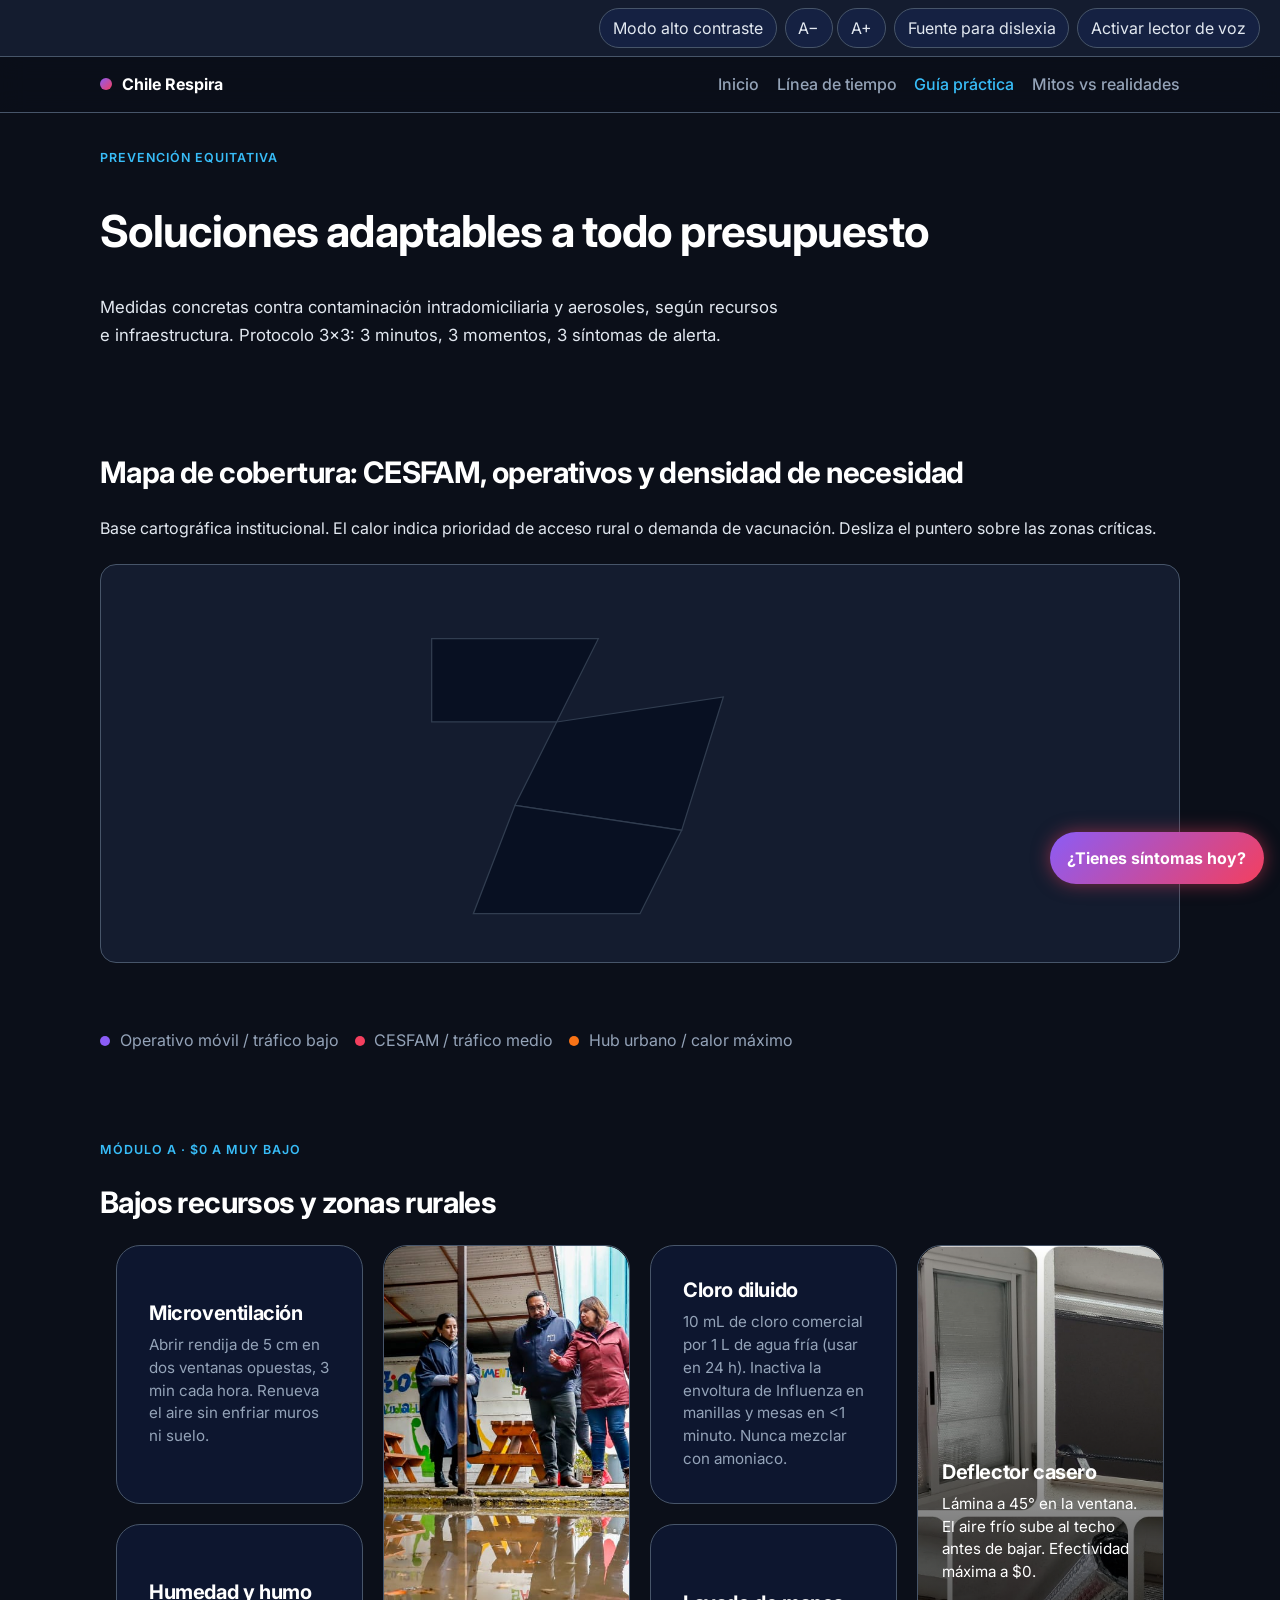
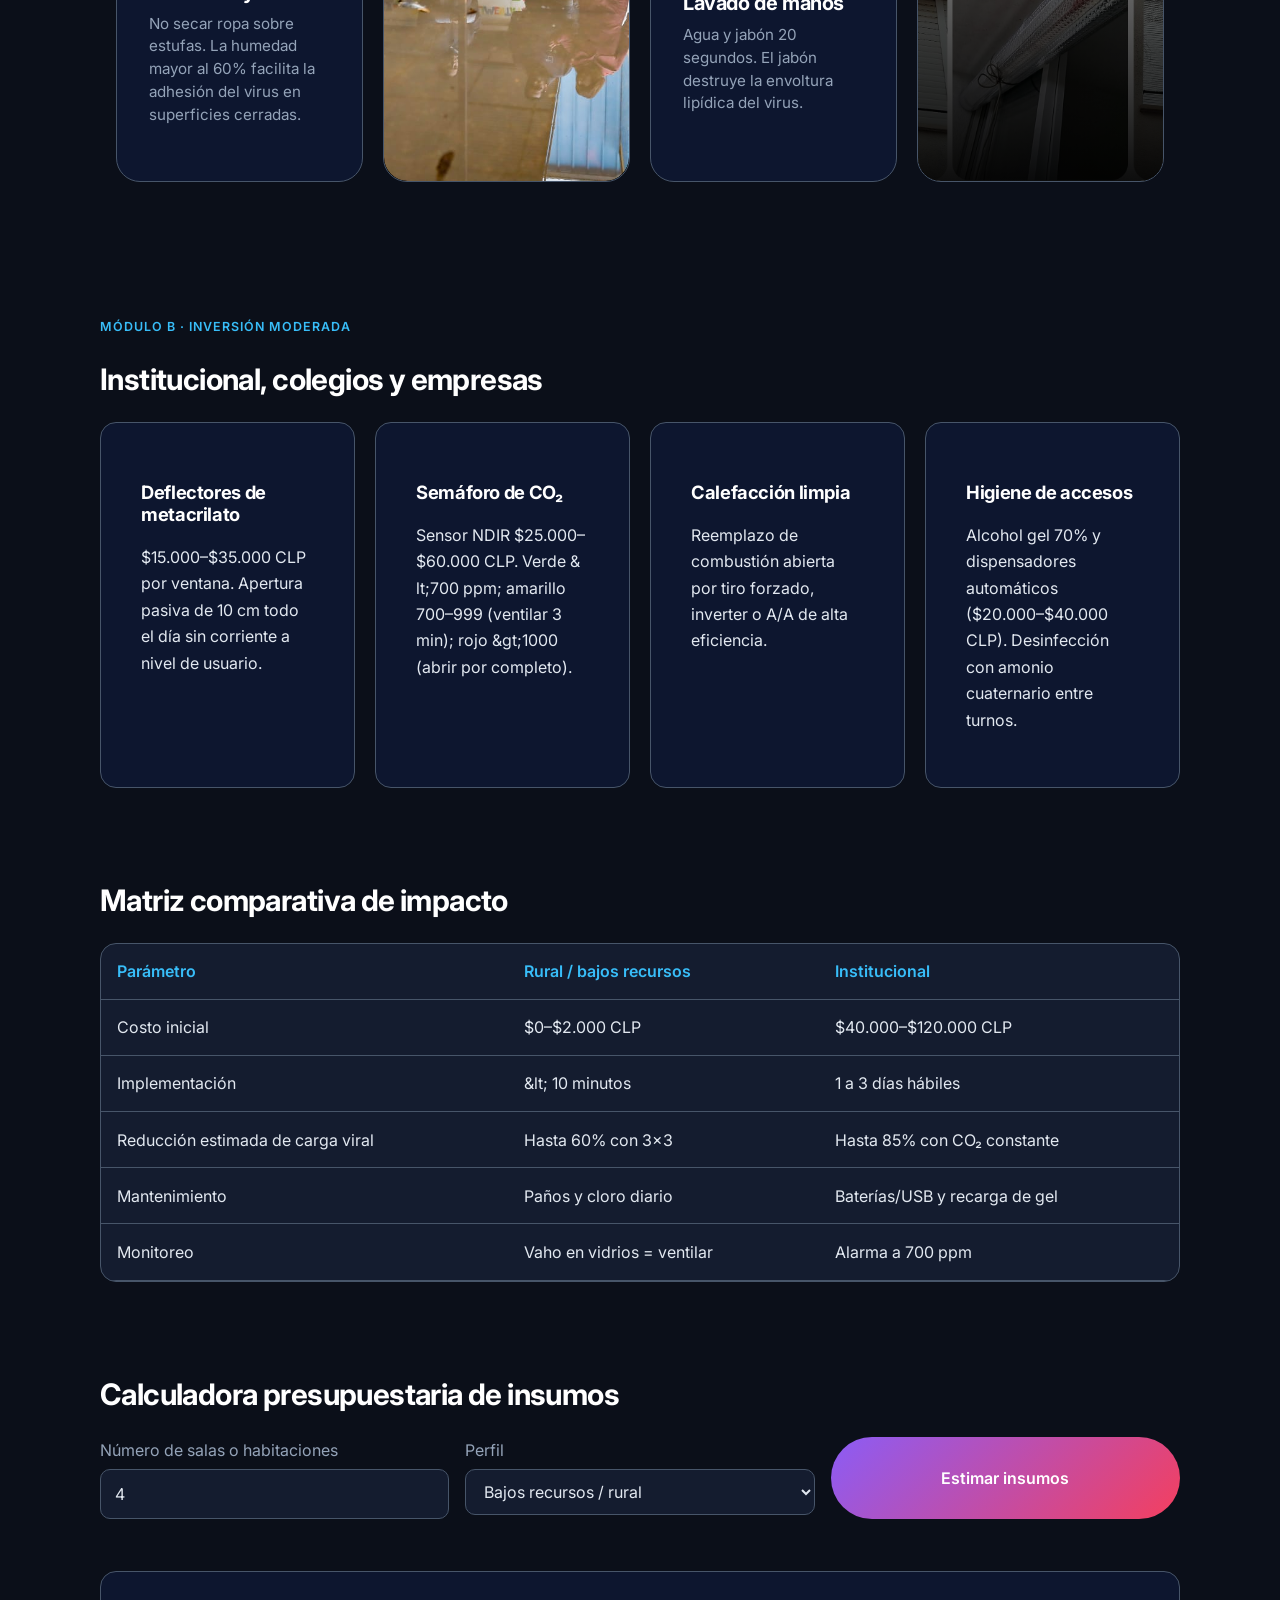
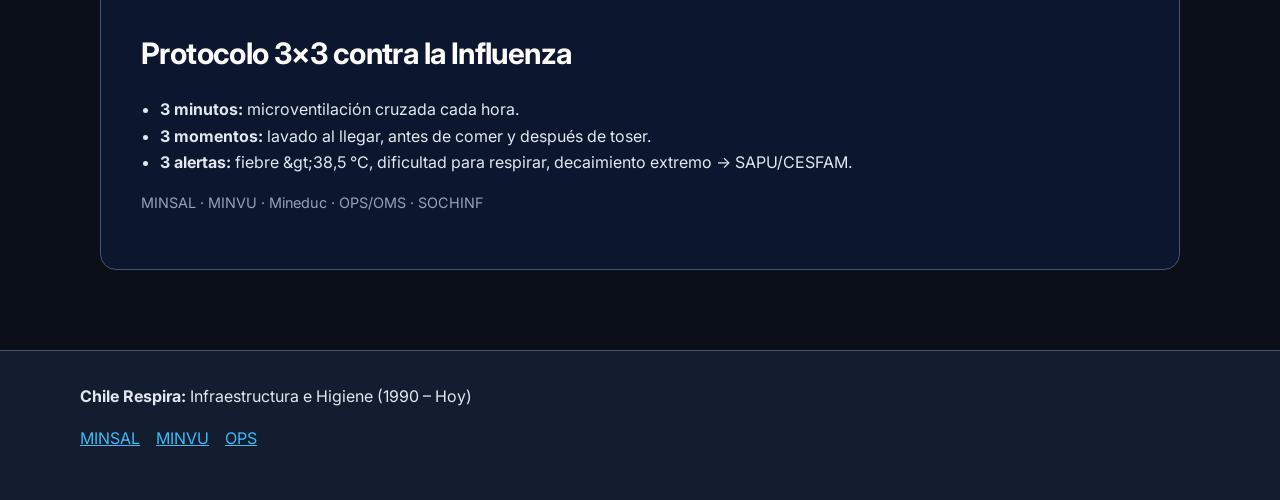
==== commit b9b0bc05: "saved" ====
--- a/static/pages/guia-practica.html
+++ b/static/pages/guia-practica.html
@@ -225,6 +225,8 @@
       <div class="card card-tech" id="presupuesto-resultado" hidden></div>
     </section>
 
+
+    
     <section class="section card card-tech protocol">
       <h2>Protocolo 3×3 contra la Influenza</h2>
       <ul>
--- a/static/css/style.css
+++ b/static/css/style.css
@@ -1095,12 +1095,20 @@
 }
 
 /* Degrade oscuro para que el texto central sea legible siempre */
+/* Degrade oscuro para que el texto central sea legible siempre */
 .hero-overlay-content {
   position: absolute;
   bottom: 0;
   left: 0;
   width: 100%;
-  padding: 2.5rem 1.5rem 1.5rem;
+  height: 100%; /* 1. Cambia a 100% para que ocupe todo el alto del contenedor padre */
+  
+  /* 2. Añade Flexbox para centrar verticalmente */
+  display: flex;
+  flex-direction: column;     /* Alinea los elementos (h3 y p) uno abajo del otro */
+  justify-content: center;    /* Centra el contenido verticalmente */
+  
+  padding: 1.5rem; /* 3. Iguala el padding superior e inferior para un centrado perfecto */
   background: linear-gradient(to top, rgba(0,0,0,0.95) 0%, rgba(0,0,0,0) 100%);
   z-index: 10;
   pointer-events: none;
@@ -1110,6 +1118,7 @@
 .hero-overlay-content p {
   color: #ffffff;
 }
+
 
 /* ==========================================
    🍱 BENTO GRID - GUÍA PRÁCTICA (Módulo A)
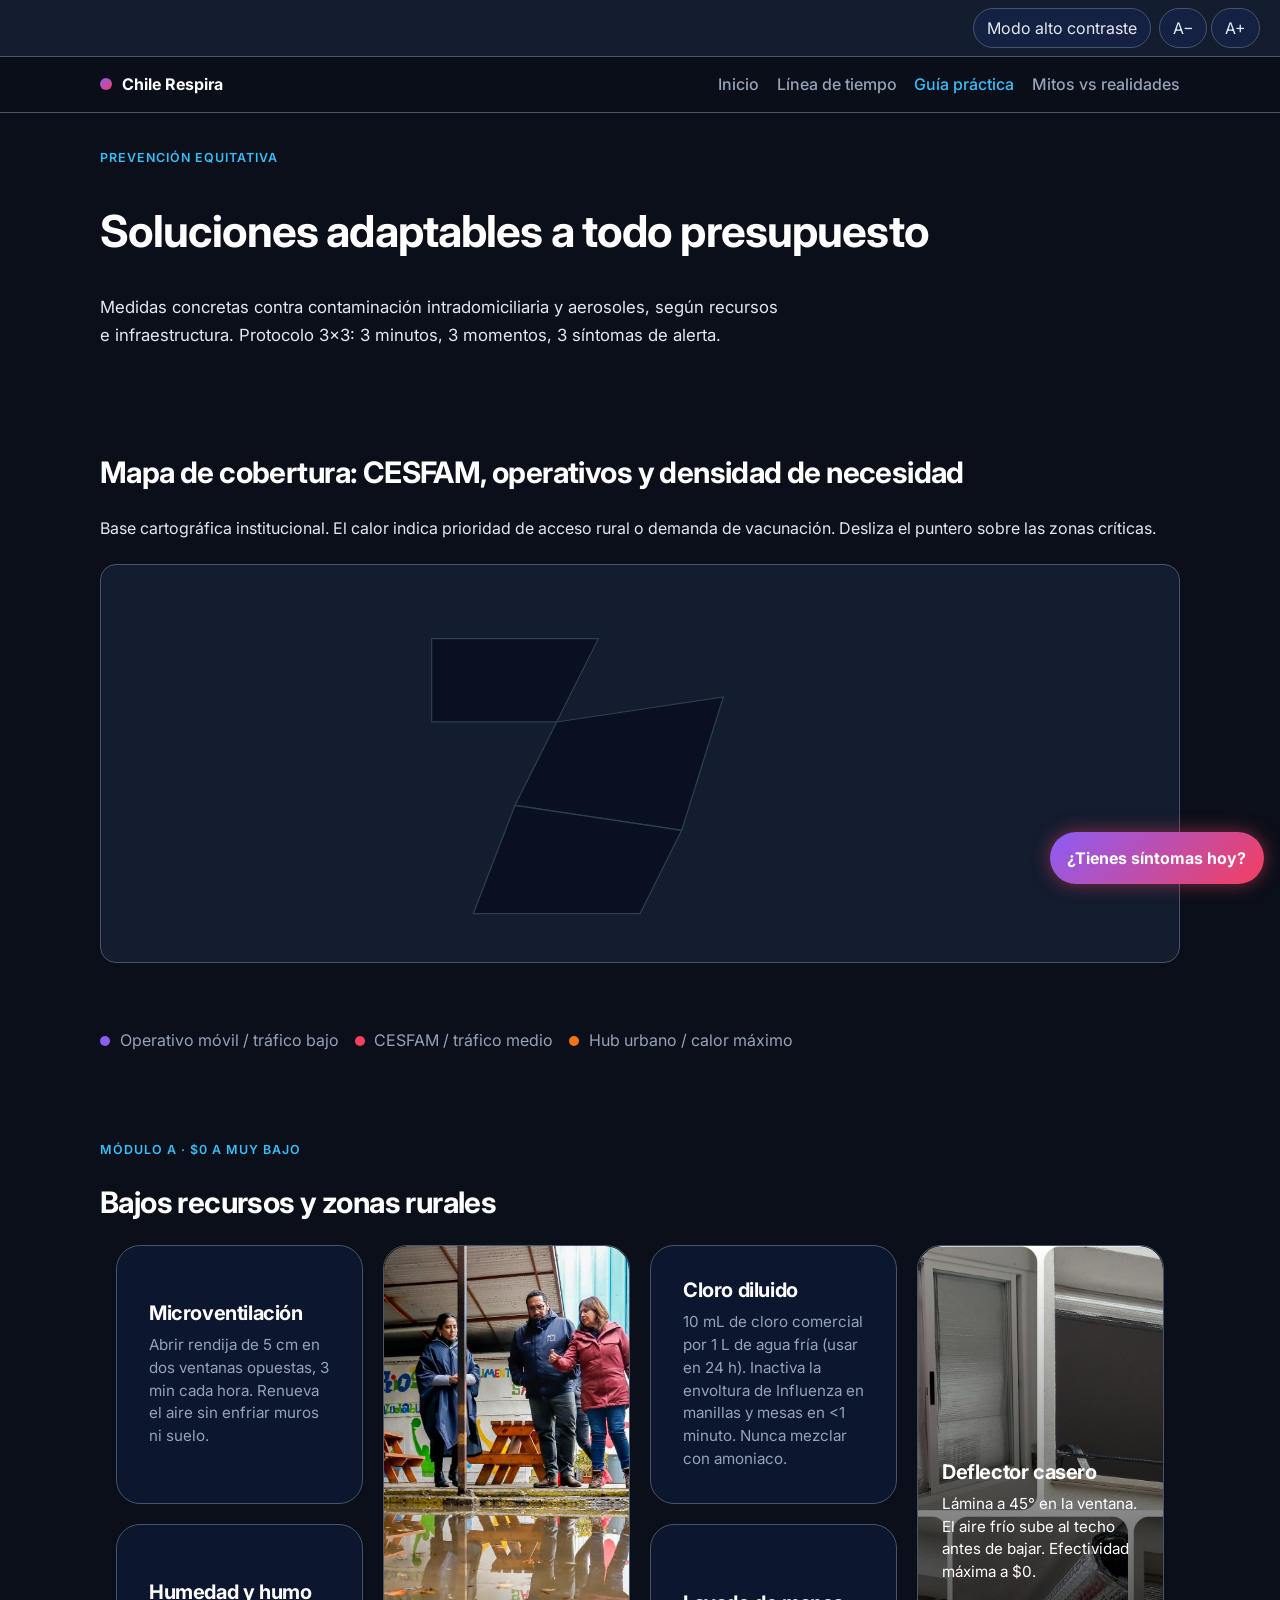
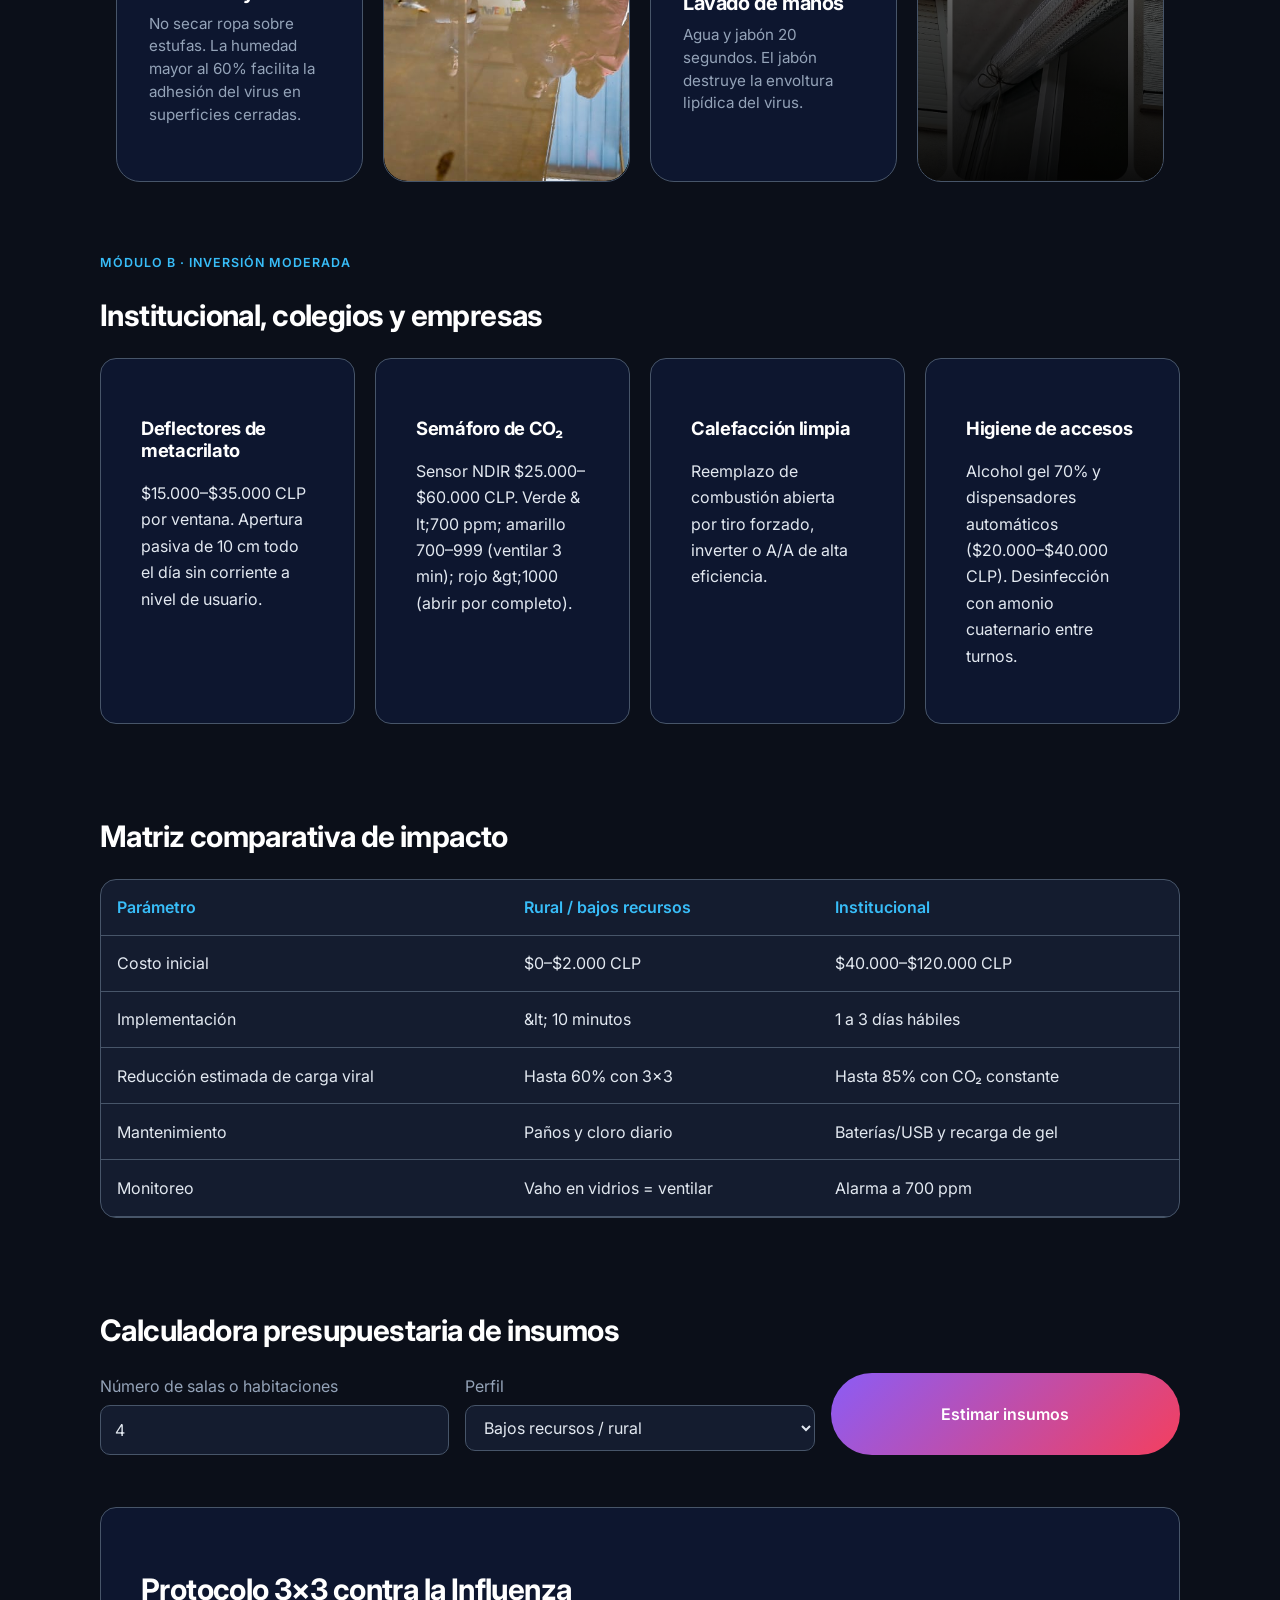
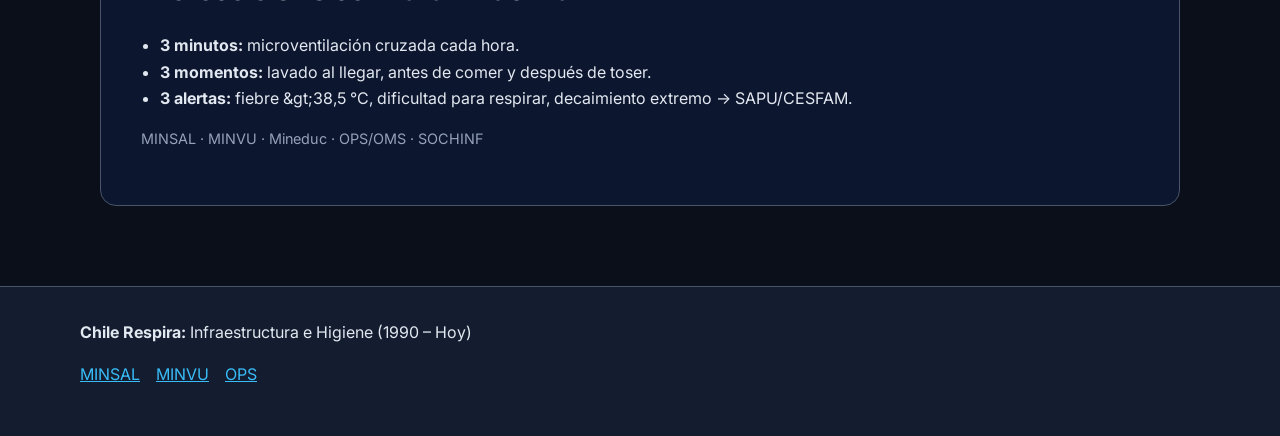
==== commit 5a67479f: "saved" ====
--- a/static/pages/guia-practica.html
+++ b/static/pages/guia-practica.html
@@ -24,8 +24,6 @@
       <button type="button" class="a11y-btn" data-a11y="font-down">A−</button>
       <button type="button" class="a11y-btn" data-a11y="font-up">A+</button>
     </div>
-    <button type="button" class="a11y-btn" data-a11y="dyslexia" aria-pressed="false">Fuente para dislexia</button>
-    <button type="button" class="a11y-btn" data-a11y="speech" aria-pressed="false">Activar lector de voz</button>
   </div>
   <header class="site-header">
     <div class="header-inner">
@@ -225,8 +223,6 @@
       <div class="card card-tech" id="presupuesto-resultado" hidden></div>
     </section>
 
-
-    
     <section class="section card card-tech protocol">
       <h2>Protocolo 3×3 contra la Influenza</h2>
       <ul>
--- a/static/css/style.css
+++ b/static/css/style.css
@@ -895,7 +895,279 @@
   outline-offset: 3px;
 }
 
-
+/* ==========================================
+   ESTILOS PARA QUIZ FLIP CARD
+   ========================================== */
+.quiz-wrap {
+  max-width: 600px;
+  margin: 0 auto;
+  position: relative;
+}
+
+.progress-track {
+  height: 4px;
+  background: var(--bg-surface);
+  border-radius: 2px;
+  margin-bottom: 0.5rem;
+  overflow: hidden;
+}
+
+.progress-bar {
+  height: 100%;
+  background: linear-gradient(90deg, var(--creative-violet), var(--creative-coral));
+  transition: width 0.3s ease;
+  width: 20%;
+}
+
+.progress-label {
+  color: var(--text-muted);
+  font-size: 0.85rem;
+  margin-bottom: 1.5rem;
+}
+
+.flip-card {
+  perspective: 1000px;
+  min-height: 320px;
+}
+
+.flip-inner {
+  position: relative;
+  width: 100%;
+  height: 100%;
+  transition: transform 0.6s cubic-bezier(0.4, 0, 0.2, 1);
+  transform-style: preserve-3d;
+}
+
+.flip-card.is-flipped .flip-inner {
+  transform: rotateY(180deg);
+}
+
+.flip-face {
+  position: absolute;
+  width: 100%;
+  height: 100%;
+  backface-visibility: hidden;
+  display: flex;
+  flex-direction: column;
+  justify-content: center;
+}
+
+.flip-back {
+  transform: rotateY(180deg);
+}
+
+.veredicto {
+  font-size: 1.25rem;
+  font-weight: 700;
+  margin-bottom: 1rem;
+  color: var(--tech-cyan);
+}
+
+.quiz-actions {
+  display: flex;
+  gap: 0.75rem;
+  margin-top: 1.5rem;
+  flex-wrap: wrap;
+}
+
+/* ==========================================
+   ESTILOS PARA ACCORDION
+   ========================================== */
+.accordion {
+  display: flex;
+  flex-direction: column;
+  gap: 0.75rem;
+}
+
+.accordion details {
+  background: var(--bg-surface);
+  border: 1px solid var(--tech-muted);
+  border-radius: 8px;
+  padding: 1rem;
+  transition: border-color 0.3s ease;
+}
+
+.accordion details:hover {
+  border-color: var(--tech-cyan);
+}
+
+.accordion summary {
+  cursor: pointer;
+  font-weight: 600;
+  color: var(--text-title);
+  list-style: none;
+  position: relative;
+  padding-right: 1.5rem;
+}
+
+.accordion summary::after {
+  content: '+';
+  position: absolute;
+  right: 0;
+  font-size: 1.25rem;
+  color: var(--tech-cyan);
+  transition: transform 0.3s ease;
+}
+
+.accordion details[open] summary::after {
+  transform: rotate(45deg);
+}
+
+.accordion details p {
+  margin-top: 0.75rem;
+  color: var(--text-body);
+}
+
+/* ==========================================
+   ESTILOS PARA BENTO GRID
+   ========================================== */
+.bento-grid {
+  display: grid;
+  grid-template-columns: repeat(4, 1fr);
+  grid-template-rows: auto auto;
+  gap: 1rem;
+  max-width: 1200px;
+  margin: 0 auto;
+}
+
+.bento-card {
+  background: var(--bg-surface);
+  border: 1px solid var(--tech-muted);
+  border-radius: var(--radius);
+  padding: 1.5rem;
+  overflow: hidden;
+  position: relative;
+}
+
+.bento-small {
+  grid-column: span 1;
+}
+
+.bento-media {
+  position: relative;
+  overflow: hidden;
+}
+
+.bento-col1-row1 {
+  grid-column: 1;
+  grid-row: 1;
+}
+
+.bento-col1-row2 {
+  grid-column: 1;
+  grid-row: 2;
+}
+
+.bento-col2-full {
+  grid-column: 2;
+  grid-row: 1 / span 2;
+}
+
+.bento-col3-row1 {
+  grid-column: 3;
+  grid-row: 1;
+}
+
+.bento-col3-row2 {
+  grid-column: 3;
+  grid-row: 2;
+}
+
+.bento-col4-full {
+  grid-column: 4;
+  grid-row: 1 / span 2;
+}
+
+.bento-hero {
+  border-color: var(--creative-violet);
+}
+
+.img-fija {
+  width: 100%;
+  height: 100%;
+  object-fit: cover;
+  position: absolute;
+  inset: 0;
+  transition: opacity 0.5s ease;
+}
+
+.img-metamorfosis {
+  width: 100%;
+  height: 100%;
+  object-fit: cover;
+  position: absolute;
+  inset: 0;
+  transition: opacity 0.5s ease;
+}
+
+.hero-overlay-content {
+  position: absolute;
+  bottom: 0;
+  left: 0;
+  right: 0;
+  background: linear-gradient(transparent, rgba(11, 15, 25, 0.9));
+  padding: 1.5rem;
+  z-index: 2;
+}
+
+/* ==========================================
+   ESTILOS ADICIONALES PARA VIDEOS
+   ========================================== */
+.video-metamorfosis {
+  position: absolute;
+  inset: 0;
+  width: 100%;
+  height: 100%;
+  object-fit: contain;
+  opacity: 0;
+  transition: opacity 0.5s ease;
+  z-index: 1;
+}
+
+.media-layer.is-metamorphosed .video-metamorfosis {
+  opacity: 1;
+}
+
+.media-layer.is-metamorphosed .img-fixa,
+.media-layer.is-metamorphosed .img-metamorfosis {
+  opacity: 0;
+}
+
+/* ==========================================
+   MEDIA QUERIES PARA BENTO GRID
+   ========================================== */
+@media (max-width: 900px) {
+  .bento-grid {
+    grid-template-columns: repeat(2, 1fr);
+  }
+  
+  .bento-col1-row1,
+  .bento-col1-row2,
+  .bento-col3-row1,
+  .bento-col3-row2 {
+    grid-column: span 1;
+  }
+  
+  .bento-col2-full,
+  .bento-col4-full {
+    grid-column: span 2;
+  }
+}
+
+@media (max-width: 600px) {
+  .bento-grid {
+    grid-template-columns: 1fr;
+  }
+  
+  .bento-card {
+    grid-column: span 1 !important;
+    grid-row: auto !important;
+  }
+}
+
+/* ==========================================
+   ESTILOS REPETIDOS ELIMINADOS
+   ========================================== */
 html.dyslexia { --font: Lexend, Inter, sans-serif; }
 html.contrast { --bg-main: #000000; --bg-surface: #0a0a0a; --text-body: #FFFFFF; --text-muted: #E2E8F0; }
 html[data-font="1"] { font-size: 106%; }
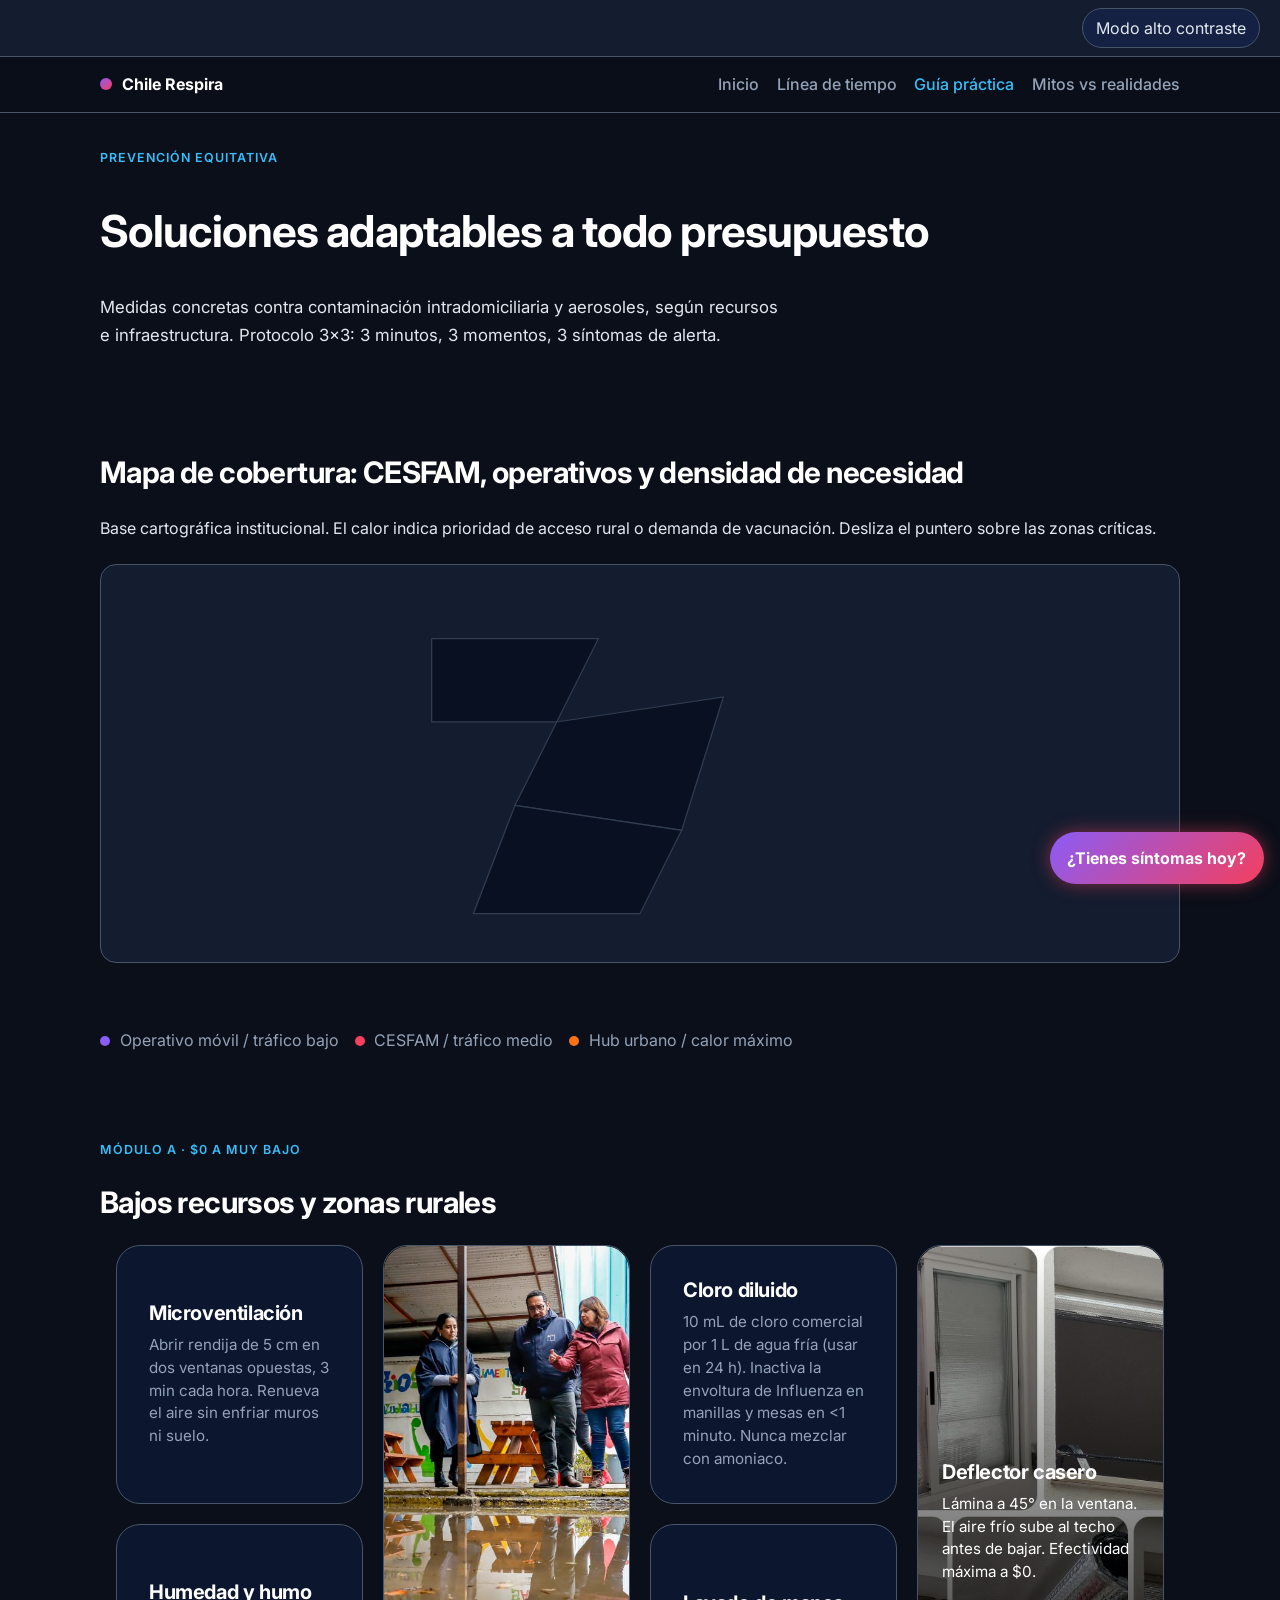
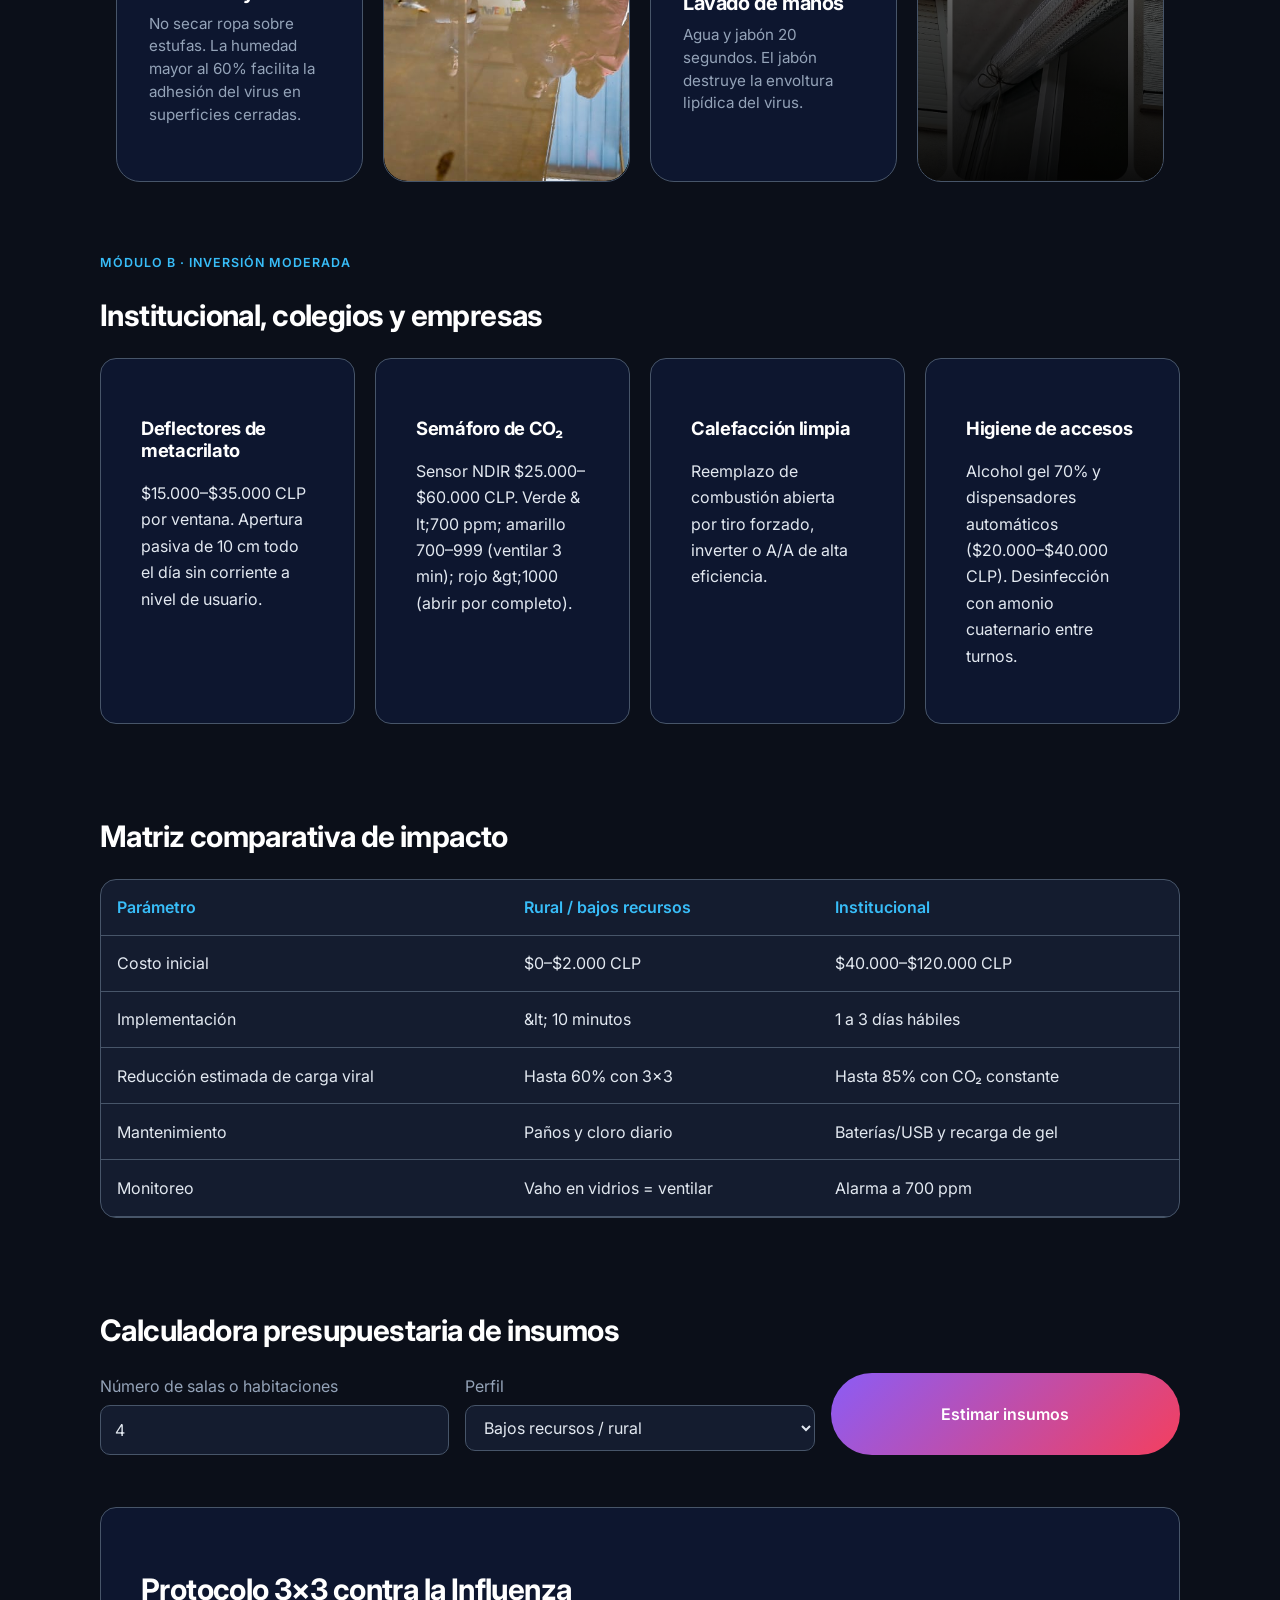
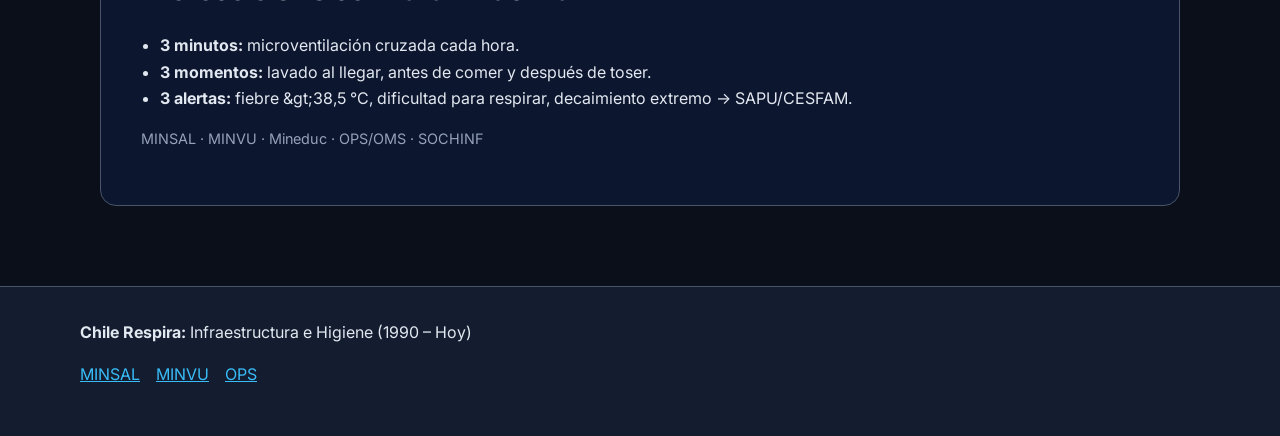
==== commit d02cdc0a: "saved" ====
--- a/static/pages/guia-practica.html
+++ b/static/pages/guia-practica.html
@@ -20,10 +20,6 @@
   <a class="skip-link" href="#contenido">Saltar al contenido</a>
   <div class="a11y-bar" role="region" aria-label="Accesibilidad e inclusión">
     <button type="button" class="a11y-btn" data-a11y="contrast">Modo alto contraste</button>
-    <div class="a11y-group" role="group" aria-label="Tamaño de texto">
-      <button type="button" class="a11y-btn" data-a11y="font-down">A−</button>
-      <button type="button" class="a11y-btn" data-a11y="font-up">A+</button>
-    </div>
   </div>
   <header class="site-header">
     <div class="header-inner">
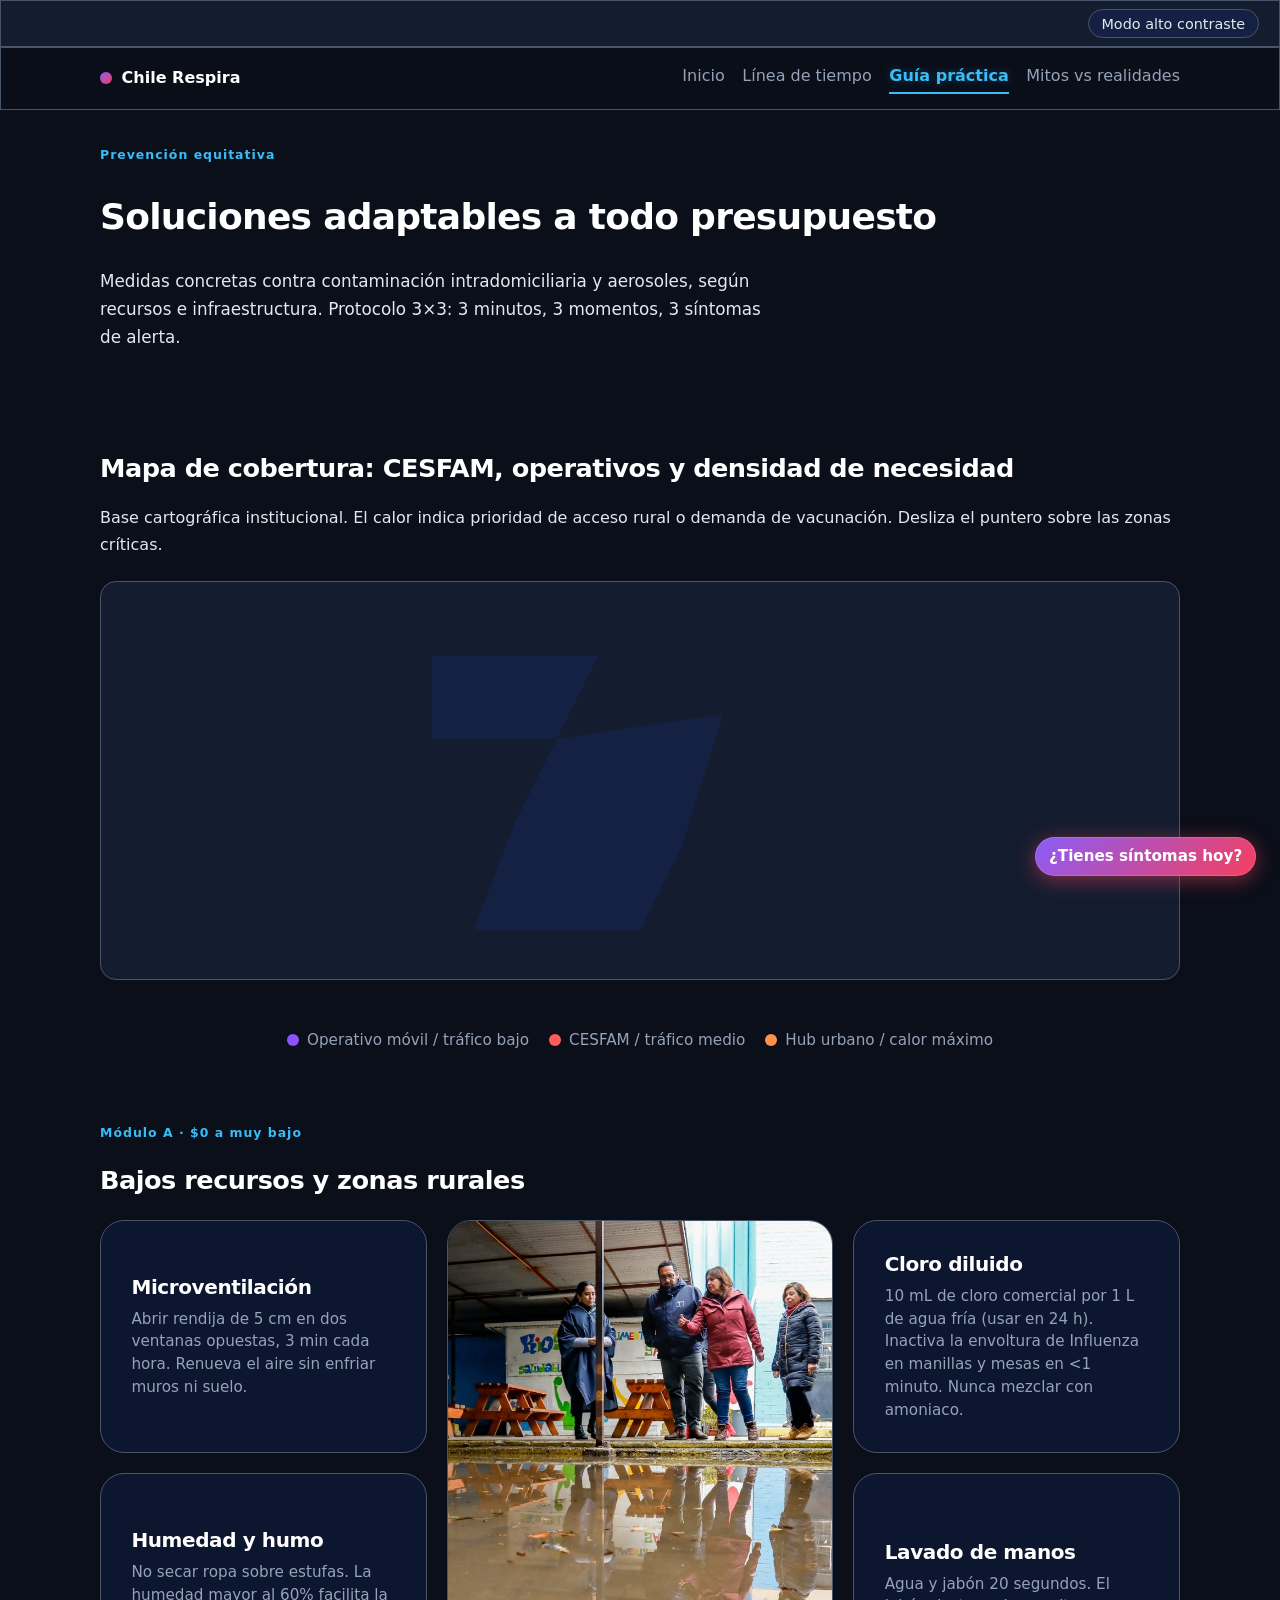
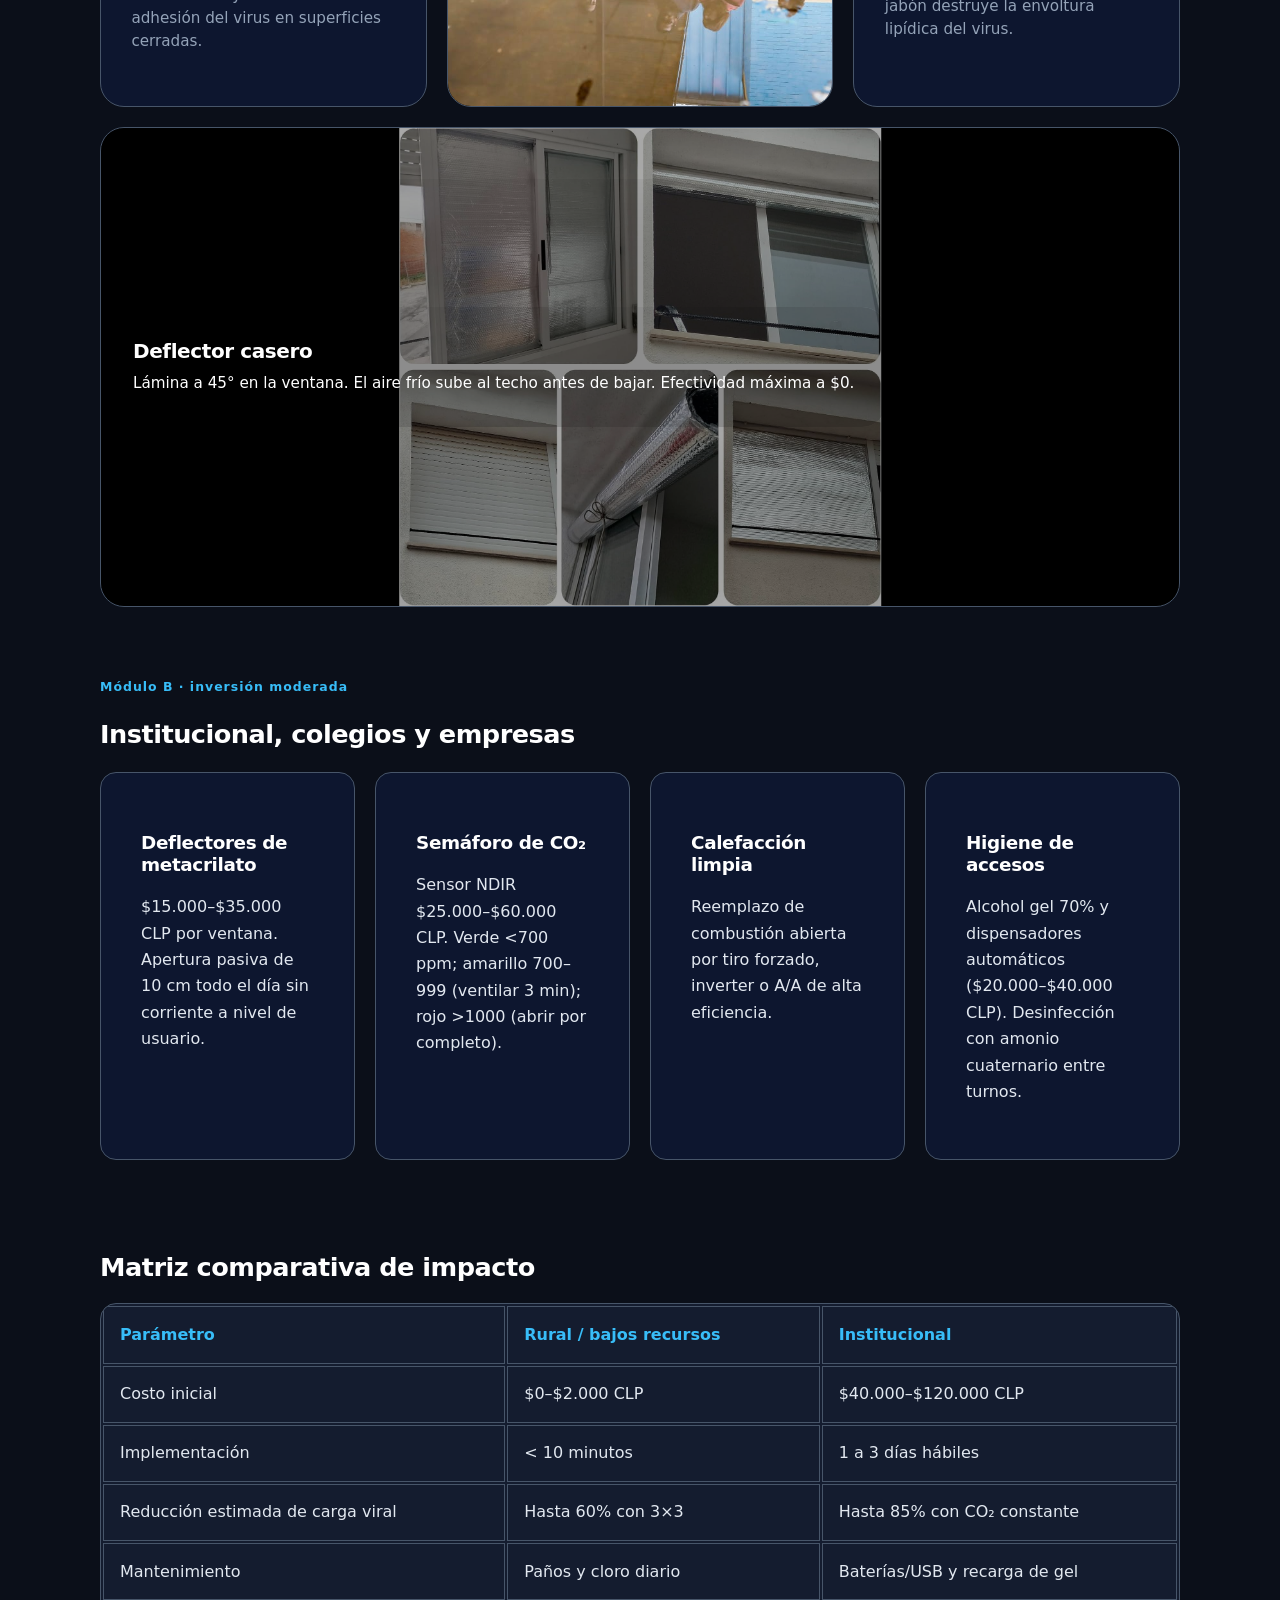
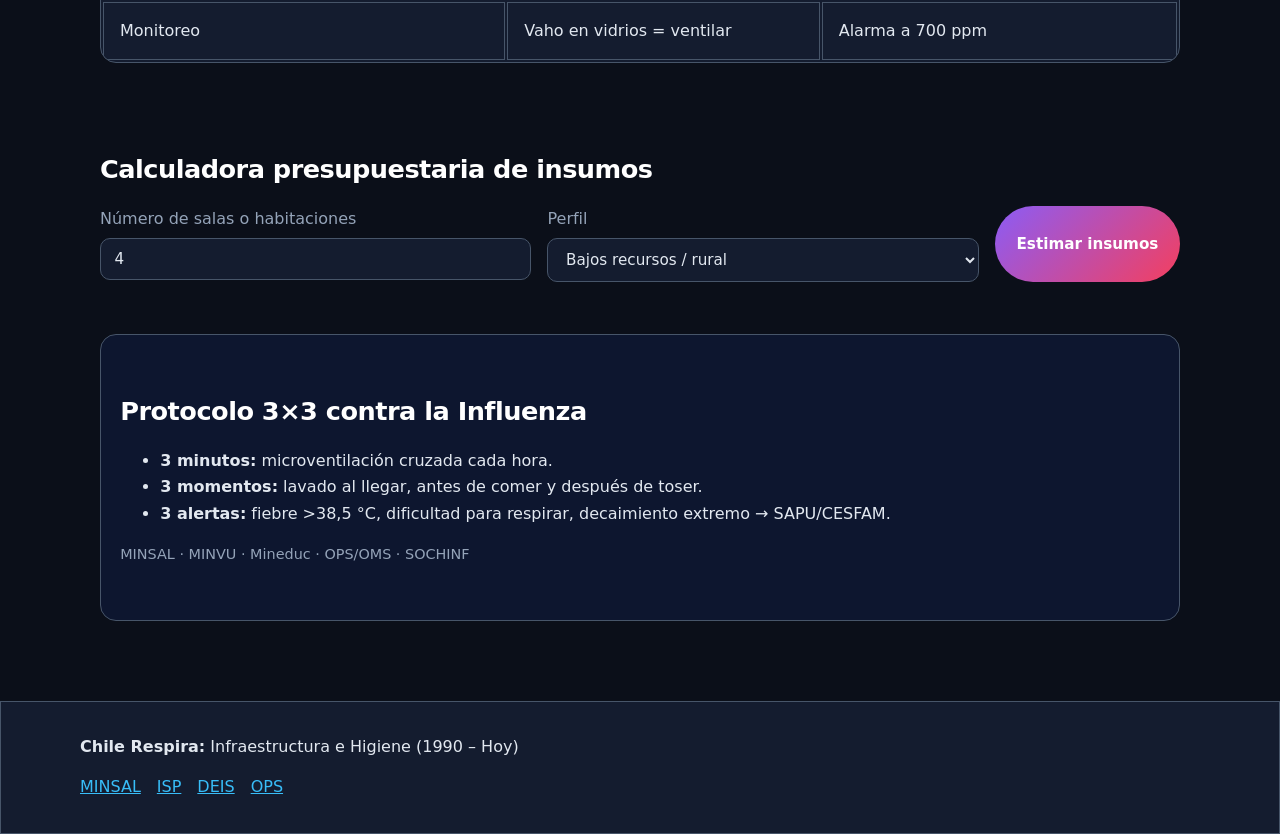
==== commit 7da3a301: "saved" ====
--- a/static/pages/guia-practica.html
+++ b/static/pages/guia-practica.html
@@ -4,34 +4,26 @@
 <head>
   <meta charset="UTF-8">
   <meta name="viewport" content="width=device-width, initial-scale=1.0">
-  <meta name="description"
-    content="Guía práctica de ventilación e higiene por recursos: rural $0 e institucional, con mapa de cobertura CESFAM.">
   <title>Guía práctica por recursos | Chile Respira</title>
-  <link rel="preconnect" href="https://fonts.googleapis.com">
-  <link rel="preconnect" href="https://fonts.gstatic.com" crossorigin>
-  <link
-    href="https://fonts.googleapis.com/css2?family=Inter:wght@400;500;600;700&family=Lexend:wght@400;600;700&display=swap"
-    rel="stylesheet">
   <link rel="stylesheet" href="../css/style.css">
-  <script src="../js/script.js" defer></script>
 </head>
 
 <body data-page="guia">
   <a class="skip-link" href="#contenido">Saltar al contenido</a>
-  <div class="a11y-bar" role="region" aria-label="Accesibilidad e inclusión">
+  <div class="a11y-bar">
     <button type="button" class="a11y-btn" data-a11y="contrast">Modo alto contraste</button>
   </div>
   <header class="site-header">
     <div class="header-inner">
       <a class="brand" href="../../index.html">
-        <span class="brand-mark" aria-hidden="true"></span>
+        <span class="brand-mark"></span>
         <span class="brand-text">Chile Respira</span>
       </a>
-      <button type="button" class="nav-toggle" aria-expanded="false" aria-controls="nav-principal">Menú</button>
-      <nav id="nav-principal" class="site-nav" aria-label="Principal">
+      <button type="button" class="nav-toggle">Menú</button>
+      <nav id="nav-principal" class="site-nav">
         <a href="../../index.html">Inicio</a>
         <a href="linea-tiempo.html">Línea de tiempo</a>
-        <a href="guia-practica.html" aria-current="page">Guía práctica</a>
+        <a href="guia-practica.html" class="activo">Guía práctica</a>
         <a href="mitos-realidades.html">Mitos vs realidades</a>
       </nav>
     </div>
@@ -45,23 +37,35 @@
         infraestructura. Protocolo 3×3: 3 minutos, 3 momentos, 3 síntomas de alerta.</p>
     </section>
 
-    <!-- INJERTO: Mapa Interactivo NYTimes -->
-    <section class="section map-section" aria-labelledby="mapa-titulo">
+    <section class="section map-section">
       <header class="section-head">
         <h2 id="mapa-titulo">Mapa de cobertura: CESFAM, operativos y densidad de necesidad</h2>
-        <p>Base cartográfica institucional. El calor indica prioridad de acceso rural o demanda de vacunación. Desliza el puntero sobre las zonas críticas.</p>
+        <p>Base cartográfica institucional. El calor indica prioridad de acceso rural o demanda de vacunación. Desliza
+          el puntero sobre las zonas críticas.</p>
       </header>
       <div class="map-wrapper">
         <svg id="chile-epidemiological-map" viewBox="0 0 600 400" class="raw-chart">
-          <!-- Macrozona Norte -->
-          <path d="M50,50 L250,50 L200,150 L50,150 Z" class="map-region-vector" data-name="Macrozona Norte (Antofagasta/Tarapacá)" data-positivity="14.2" data-cobertura="78.9"></path>
-          <!-- Macrozona Centro / RM -->
-          <path d="M200,150 L400,120 L350,280 L150,250 Z" class="map-region-vector" data-name="Región Metropolitana y Central" data-positivity="24.8" data-cobertura="87.2"></path>
-          <!-- Macrozona Sur / Rural -->
-          <path d="M150,250 L350,280 L300,380 L100,380 Z" class="map-region-vector" data-name="Macrozona Sur (Araucanía/Los Lagos)" data-positivity="19.5" data-cobertura="91.4"></path>
+          <path d="M50,50 L250,50 L200,150 L50,150 Z" class="map-region-vector"
+            data-name="Macrozona Norte (Antofagasta/Tarapacá)" data-positivity="14.2" data-cobertura="78.9"></path>
+          <path d="M200,150 L400,120 L350,280 L150,250 Z" class="map-region-vector"
+            data-name="Región Metropolitana y Central" data-positivity="24.8" data-cobertura="87.2"></path>
+          <path d="M150,250 L350,280 L300,380 L100,380 Z" class="map-region-vector"
+            data-name="Macrozona Sur (Araucanía/Los Lagos)" data-positivity="19.5" data-cobertura="91.4"></path>
         </svg>
-        <!-- Tooltip que persigue al cursor (NYTimes style) -->
-        <div id="nyt-live-tooltip" class="nyt-tooltip hidden"></div>
+        <div id="nyt-live-tooltip" class="nyt-tooltip is-hidden">
+          <div class="tooltip-header">📡 BOLETÍN EPIDEMIOLÓGICO DEIS</div>
+          <div class="tooltip-title" id="tt-name"></div>
+          <div class="tooltip-stats">
+            <div>
+              <span class="tooltip-label">POSITIVIDAD ISP</span>
+              <span class="tooltip-value coral" id="tt-positivity"></span>
+            </div>
+            <div>
+              <span class="tooltip-label">COBERTURA PNI</span>
+              <span class="tooltip-value cyan" id="tt-cobertura"></span>
+            </div>
+          </div>
+        </div>
       </div>
       <ul class="map-legend">
         <li><span class="dot violet"></span> Operativo móvil / tráfico bajo</li>
@@ -70,91 +74,80 @@
       </ul>
     </section>
 
-<section class="section" aria-labelledby="mod-a">
-  <header class="section-head">
-    <p class="eyebrow">Módulo A · $0 a muy bajo</p>
-    <h2 id="mod-a">Bajos recursos y zonas rurales</h2>
-  </header>
-  
-  <!-- 🍱 EL CONTENEDOR BENTO GRID (6 Módulos / 4 Columnas) -->
-  <div class="bento-grid timeline-cinematic-container">
-    
-    <!-- 🪽 COLUMNA 1 (Izquierda) -->
-    <!-- Tarjeta 1 (Arriba) -->
-    <article class="bento-card bento-small bento-col1-row1">
-      <h3>Microventilación</h3>
-      <p>Abrir rendija de 5 cm en dos ventanas opuestas, 3 min cada hora. Renueva el aire sin enfriar muros ni suelo.</p>
-    </article>
-    
-    <!-- Tarjeta 2 (Abajo) -->
-    <article class="bento-card bento-small bento-col1-row2">
-      <h3>Humedad y humo</h3>
-      <p>No secar ropa sobre estufas. La humedad mayor al 60% facilita la adhesión del virus en superficies cerradas.</p>
-    </article>
-
-    <!-- 🖼️ COLUMNA 2 (Tarjeta Visual Fija - Ocupa todo el alto) -->
-    <article class="bento-card bento-media bento-col2-full media-layer active">
-      <img src="../images/infraestructura mineduc/ministro-cataldo-evalua-danos-a-la-infraestructura-educacional-por-sistema-frontal.jpeg" alt="Contexto de vivienda rural con ventilación natural" class="img-fija">
-      
-      <!-- Video A4 Vertical 9:16 (Se adapta con Letterbox gracias al ajuste contain) -->
-      <video src="../videos/Lavado correcto de manos para prevenir COVID-19 - Universidad de Chile (720p, h264)_compressed.mp4" class="video-metamorfosis" loop muted playsinline></video>
-    </article>
-
-    <!-- 🪽 COLUMNA 3 (Centro-Derecha) -->
-    <!-- Tarjeta 3 (Arriba) -->
-    <article class="bento-card bento-small bento-col3-row1">
-      <h3>Cloro diluido</h3>
-      <p>10 mL de cloro comercial por 1 L de agua fría (usar en 24 h). Inactiva la envoltura de Influenza en manillas y mesas en &lt;1 minuto. Nunca mezclar con amoniaco.</p>
-    </article>
-
-    <!-- Tarjeta 5 (Abajo) -->
-    <article class="bento-card bento-small bento-col3-row2">
-      <h3>Lavado de manos</h3>
-      <p>Agua y jabón 20 segundos. El jabón destruye la envoltura lipídica del virus.</p>
-    </article>
-
-    <!-- 🎬 COLUMNA 4 (Tarjeta Interactiva / Video - Ocupa todo el alto) -->
-    <article class="bento-card bento-media bento-hero bento-col4-full media-layer active">
-      <!-- Imagen de portada estática -->
-      <img src="../images/2-guia-81MNh71meeL._AC_SL1500_.jpg" alt="Deflector casero en acción" class="img-metamorfosis">
-      
-      <!-- Video A4 Vertical 9:16 (Se adapta con Letterbox gracias al ajuste contain) -->
-      <video src="../videos/Curso Introducción a las prácticas básicas de Prevención de infecciones - MÓDULO 1 - Hospital de Clínicas Dr. Manuel Quintela (720p, h264)_compressed.mp4" class="video-metamorfosis" loop muted playsinline></video>
-      
-      <!-- Capa de texto sobre el Héroe -->
-      <div class="hero-overlay-content">
-        <h3>Deflector casero</h3>
-        <p>Lámina a 45° en la ventana. El aire frío sube al techo antes de bajar. Efectividad máxima a $0.</p>
-      </div>
-    </article>
-
-  </div>
-</section>
-
-    <section class="section" aria-labelledby="mod-b">
+    <section class="section">
+      <header class="section-head">
+        <p class="eyebrow">Módulo A · $0 a muy bajo</p>
+        <h2 id="mod-a">Bajos recursos y zonas rurales</h2>
+      </header>
+
+      <div class="bento-grid">
+
+        <div class="bento-col-wrap">
+          <div class="bento-card bento-small">
+            <h3>Microventilación</h3>
+            <p>Abrir rendija de 5 cm en dos ventanas opuestas, 3 min cada hora. Renueva el aire sin enfriar muros ni
+              suelo.</p>
+          </div>
+          <div class="bento-card bento-small">
+            <h3>Humedad y humo</h3>
+            <p>No secar ropa sobre estufas. La humedad mayor al 60% facilita la adhesión del virus en superficies
+              cerradas.</p>
+          </div>
+        </div>
+
+        <div class="bento-card bento-media">
+          <img
+            src="../images/infraestructura mineduc/ministro-cataldo-evalua-danos-a-la-infraestructura-educacional-por-sistema-frontal.jpeg"
+            alt="Contexto de vivienda rural con ventilación natural" class="img-fija">
+        </div>
+
+        <div class="bento-col-wrap">
+          <div class="bento-card bento-small">
+            <h3>Cloro diluido</h3>
+            <p>10 mL de cloro comercial por 1 L de agua fría (usar en 24 h). Inactiva la envoltura de Influenza en
+              manillas y mesas en &lt;1 minuto. Nunca mezclar con amoniaco.</p>
+          </div>
+          <div class="bento-card bento-small">
+            <h3>Lavado de manos</h3>
+            <p>Agua y jabón 20 segundos. El jabón destruye la envoltura lipídica del virus.</p>
+          </div>
+        </div>
+
+        <div class="bento-card bento-media bento-hero">
+          <img src="../images/2-guia-81MNh71meeL._AC_SL1500_.jpg" alt="Deflector casero en acción" class="img-fija">
+          <div class="hero-overlay-content">
+            <h3>Deflector casero</h3>
+            <p>Lámina a 45° en la ventana. El aire frío sube al techo antes de bajar. Efectividad máxima a $0.</p>
+          </div>
+        </div>
+
+      </div>
+    </section>
+
+    <section class="section">
       <header class="section-head">
         <p class="eyebrow">Módulo B · inversión moderada</p>
         <h2 id="mod-b">Institucional, colegios y empresas</h2>
       </header>
       <div class="card-grid">
-        <article class="card card-tech">
+        <div class="card card-tech">
           <h3>Deflectores de metacrilato</h3>
           <p>$15.000–$35.000 CLP por ventana. Apertura pasiva de 10 cm todo el día sin corriente a nivel de usuario.</p>
-        </article>
-        <article class="card card-tech">
+        </div>
+        <div class="card card-tech">
           <h3>Semáforo de CO₂</h3>
-          <p>Sensor NDIR $25.000–$60.000 CLP. Verde &​lt;700 ppm; amarillo 700–999 (ventilar 3 min); rojo &​gt;1000 (abrir
+          <p>Sensor NDIR $25.000–$60.000 CLP. Verde &lt;700 ppm; amarillo 700–999 (ventilar 3 min); rojo &gt;1000 (abrir
             por completo).</p>
-        </article>
-        <article class="card card-tech">
+        </div>
+        <div class="card card-tech">
           <h3>Calefacción limpia</h3>
           <p>Reemplazo de combustión abierta por tiro forzado, inverter o A/A de alta eficiencia.</p>
-        </article>
-        <article class="card card-tech">
+        </div>
+        <div class="card card-tech">
           <h3>Higiene de accesos</h3>
           <p>Alcohol gel 70% y dispensadores automáticos ($20.000–$40.000 CLP). Desinfección con amonio cuaternario
             entre turnos.</p>
-        </article>
+        </div>
       </div>
     </section>
 
@@ -162,45 +155,41 @@
       <h2>Matriz comparativa de impacto</h2>
       <div class="table-wrap">
         <table>
-          <thead>
-            <tr>
-              <th>Parámetro</th>
-              <th>Rural / bajos recursos</th>
-              <th>Institucional</th>
-            </tr>
-          </thead>
-          <tbody>
-            <tr>
-              <td>Costo inicial</td>
-              <td>$0–$2.000 CLP</td>
-              <td>$40.000–$120.000 CLP</td>
-            </tr>
-            <tr>
-              <td>Implementación</td>
-              <td>&​lt; 10 minutos</td>
-              <td>1 a 3 días hábiles</td>
-            </tr>
-            <tr>
-              <td>Reducción estimada de carga viral</td>
-              <td>Hasta 60% con 3×3</td>
-              <td>Hasta 85% con CO₂ constante</td>
-            </tr>
-            <tr>
-              <td>Mantenimiento</td>
-              <td>Paños y cloro diario</td>
-              <td>Baterías/USB y recarga de gel</td>
-            </tr>
-            <tr>
-              <td>Monitoreo</td>
-              <td>Vaho en vidrios = ventilar</td>
-              <td>Alarma a 700 ppm</td>
-            </tr>
-          </tbody>
+          <tr>
+            <th>Parámetro</th>
+            <th>Rural / bajos recursos</th>
+            <th>Institucional</th>
+          </tr>
+          <tr>
+            <td>Costo inicial</td>
+            <td>$0–$2.000 CLP</td>
+            <td>$40.000–$120.000 CLP</td>
+          </tr>
+          <tr>
+            <td>Implementación</td>
+            <td>&lt; 10 minutos</td>
+            <td>1 a 3 días hábiles</td>
+          </tr>
+          <tr>
+            <td>Reducción estimada de carga viral</td>
+            <td>Hasta 60% con 3×3</td>
+            <td>Hasta 85% con CO₂ constante</td>
+          </tr>
+          <tr>
+            <td>Mantenimiento</td>
+            <td>Paños y cloro diario</td>
+            <td>Baterías/USB y recarga de gel</td>
+          </tr>
+          <tr>
+            <td>Monitoreo</td>
+            <td>Vaho en vidrios = ventilar</td>
+            <td>Alarma a 700 ppm</td>
+          </tr>
         </table>
       </div>
     </section>
 
-    <section class="section" aria-labelledby="budget-title">
+    <section class="section">
       <h2 id="budget-title">Calculadora presupuestaria de insumos</h2>
       <form class="panel-form" id="form-presupuesto">
         <div class="field">
@@ -216,7 +205,16 @@
         </div>
         <button type="submit" class="btn-hero">Estimar insumos</button>
       </form>
-      <div class="card card-tech" id="presupuesto-resultado" hidden></div>
+      <div class="card card-tech is-hidden" id="presupuesto-resultado">
+        <div class="is-hidden" id="presupuesto-rural">
+          <h3 id="titulo-rural"></h3>
+          <p id="desc-rural"></p>
+        </div>
+        <div class=" is-hidden" id="presupuesto-institucional">
+          <h3 id="titulo-institucional"></h3>
+          <p id="desc-institucional"></p>
+        </div>
+      </div>
     </section>
 
     <section class="section card card-tech protocol">
@@ -224,7 +222,7 @@
       <ul>
         <li><strong>3 minutos:</strong> microventilación cruzada cada hora.</li>
         <li><strong>3 momentos:</strong> lavado al llegar, antes de comer y después de toser.</li>
-        <li><strong>3 alertas:</strong> fiebre &​gt;38,5 °C, dificultad para respirar, decaimiento extremo → SAPU/CESFAM.
+        <li><strong>3 alertas:</strong> fiebre &gt;38,5 °C, dificultad para respirar, decaimiento extremo → SAPU/CESFAM.
         </li>
       </ul>
       <p class="source">MINSAL · MINVU · Mineduc · OPS/OMS · SOCHINF</p>
@@ -232,32 +230,51 @@
   </main>
 
   <button type="button" class="fab-triaje" data-open-triaje>¿Tienes síntomas hoy?</button>
-  <div class="modal" id="modal-triaje" hidden>
+  <div class="modal is-hidden" id="modal-triaje">
     <div class="modal-backdrop" data-close-modal></div>
-    <div class="modal-panel" role="dialog" aria-modal="true" aria-labelledby="triaje-titulo">
-      <button type="button" class="modal-close" data-close-modal aria-label="Cerrar">×</button>
+    <div class="modal-panel">
+      <button type="button" class="modal-close" data-close-modal>×</button>
       <h2 id="triaje-titulo">Triaje rápido de orientación</h2>
       <p>No sustituye atención médica. Salud Responde 600 360 7777.</p>
-      <fieldset class="triaje-options">
-        <legend>Selecciona lo que mejor describe tu situación</legend>
-        <label><input type="radio" name="triaje" value="critico"> Dificultad para respirar, tiraje o labios azulados</label>
-        <label><input type="radio" name="triaje" value="moderado"> Fiebre &​gt;38,5 °C + tos o dolor muscular</label>
+
+      <div class="triaje-options">
+        <div class="triaje-legend">Selecciona lo que mejor describe tu situación</div>
+        <label><input type="radio" name="triaje" value="critico"> Dificultad para respirar, tiraje o labios
+          azulados</label>
+        <label><input type="radio" name="triaje" value="moderado"> Fiebre &gt;38,5 °C + tos o dolor muscular</label>
         <label><input type="radio" name="triaje" value="leve"> Molestias leves sin fiebre</label>
-      </fieldset>
-      <div id="triaje-resultado" class="card card-tech" hidden></div>
+      </div>
+
+      <div id="triaje-resultado" class="card card-tech is-hidden">
+        <div id="msg-critico" class="triaje-msg is-hidden">
+          <p class="status-badge">Alerta</p>
+          <h3>Alerta crítica</h3>
+          <p>Acude de inmediato a SAPU, CESFAM u hospital más cercano.</p>
+        </div>
+        <div id="msg-moderado" class="triaje-msg is-hidden">
+          <h3>Sintomático moderado</h3>
+          <p>Reposo, hidratación, aislamiento preventivo y llama a Salud Responde 600 360 7777.</p>
+        </div>
+        <div id="msg-leve" class="triaje-msg is-hidden">
+          <h3>Control preventivo</h3>
+          <p>Mascarilla en público, lavado frecuente de manos y monitoreo de temperatura.</p>
+        </div>
+      </div>
     </div>
   </div>
 
   <footer class="site-footer">
     <div class="footer-inner">
       <p><strong>Chile Respira:</strong> Infraestructura e Higiene (1990 – Hoy)</p>
-      <ul class="footer-links">
-        <li><a href="https://www.minsal.cl" rel="noopener noreferrer" target="_blank">MINSAL</a></li>
-        <li><a href="https://www.minvu.gob.cl" rel="noopener noreferrer" target="_blank">MINVU</a></li>
-        <li><a href="https://www.paho.org" rel="noopener noreferrer" target="_blank">OPS</a></li>
-      </ul>
+      <div class="footer-links">
+        <a href="https://www.minsal.cl" rel="noopener noreferrer" target="_blank">MINSAL</a>
+        <a href="https://www.ispch.cl" rel="noopener noreferrer" target="_blank">ISP</a>
+        <a href="https://deis.minsal.cl" rel="noopener noreferrer" target="_blank">DEIS</a>
+        <a href="https://www.paho.org" rel="noopener noreferrer" target="_blank">OPS</a>
+      </div>
     </div>
   </footer>
+  <script src="../js/script.js" defer></script>
 </body>
 
 </html>
--- a/static/css/style.css
+++ b/static/css/style.css
@@ -1,73 +1,82 @@
 :root {
-  /* 🌌 Lienzo Neutro de Fondo Base (Estilo Kiro Dark) */
   --bg-main: #0B0F19;
   --bg-surface: #141C2F;
   --bg-surface-elevated: #1E2942;
-
-  /* 🏙️ Paleta Tecnológica y Corporativa (Potencial Diversificado) */
   --tech-blue-base: #1E40AF;
   --tech-blue-container: rgba(30, 64, 175, 0.15);
   --tech-cyan: #38BDF8;
   --tech-cyan-glow: rgba(56, 189, 248, 0.3);
   --tech-muted: #475569;
-
-  /* 💥 Paleta Creativa y de Alto Impacto (Potencial Diversificado) */
   --creative-violet: #8B5CF6;
   --creative-violet-alpha: rgba(139, 92, 246, 0.1);
   --creative-coral: #F43F5E;
   --creative-coral-glow: rgba(244, 63, 94, 0.5);
   --creative-orange: #F97316;
   --creative-orange-alpha: rgba(249, 115, 22, 0.2);
-
-  /* 🎬 Tokens Arquitectónicos Multimedia (Estilo Devin AI / Cursor) */
   --terminal-border: #22314D;
   --terminal-header: #1A2438;
   --media-overlay: rgba(11, 15, 25, 0.5);
-
-  /* 📝 Tipografía de Alta Legibilidad */
   --text-title: #FFFFFF;
   --text-body: #E2E8F0;
   --text-muted: #94A3B8;
-
-  /* ⚙️ Variables de sistema */
   --font: Inter, system-ui, sans-serif;
   --radius: 16px;
   --space-card: 2.5rem;
-
-  /* 🎛️ Variables para componentes web.dev */
-  --easing-cinematic: cubic-bezier(0.4, 0, 0.2, 1);
   --nyt-tooltip-bg: rgba(30, 64, 175, 0.95);
   --webdev-sidebar-width: 240px;
-
-  /* 🎨 Variables para timeline storytelling - EQUILIBRIO MEJORADO */
   --timeline-scroller-width: 720px;
   --timeline-media-width: 480px;
 }
 
-*,
-*::before,
-*::after {
+* {
   box-sizing: border-box;
 }
 
 html {
   font-size: 100%;
-}
-
-html.dyslexia {
-  --font: Lexend, Inter, sans-serif;
 }
 
 html.contrast {
   --bg-main: #000000;
   --bg-surface: #0a0a0a;
-  --text-body: #FFFFFF;
-  --text-muted: #E2E8F0;
-}
-
-html[data-font="1"] { font-size: 106%; }
-html[data-font="2"] { font-size: 114%; }
-html[data-font="3"] { font-size: 124%; }
+  --bg-surface-elevated: #141414;
+  --text-title: #ffffff;
+  --text-body: #ffffff;
+  --text-muted: #e0e0e0;
+  --tech-cyan: #00ffff;
+  --tech-blue-container: #000000;
+  --tech-muted: #ffffff;
+  --creative-violet: #ff00ff;
+  --creative-coral: #ff0000;
+  --creative-orange: #ff8000;
+}
+
+html.contrast .card,
+html.contrast .card-tech,
+html.contrast .site-header,
+html.contrast .site-footer,
+html.contrast .a11y-bar,
+html.contrast .input-field,
+html.contrast .modal-panel {
+  border: 4px #ffffff !important;
+  box-shadow: none !important;
+}
+
+.timeline-trigger,
+.chip,
+.quiz-option,
+.bento-card,
+.map-region-vector,
+.card-link,
+.accordion-header {
+  transition: cursor 0.2s ease, border-color 0.2s ease, box-shadow 0.2s ease, transform 0.2s ease;
+}
+
+.is-hovered {
+  cursor: pointer;
+  border: 4px var(--tech-cyan);
+  box-shadow: 0 0 12px var(--tech-cyan-glow);
+}
 
 body {
   margin: 0;
@@ -83,30 +92,35 @@
   max-width: 100%;
 }
 
-/* Tratamiento anti-flashes para recursos institucionales */
 img.institutional-asset,
 svg.raw-chart {
-  filter: opacity(0.85) brightness(85%) contrast(110%);
-  transition: filter 0.3s cubic-bezier(0.4, 0, 0.2, 1);
-}
-
-img.institutional-asset:hover,
-svg.raw-chart:hover {
-  filter: opacity(1) brightness(100%) contrast(100%);
-}
-
-h1, h2, h3 {
+  transition: border 0.3s ease;
+}
+
+h1,
+h2,
+h3 {
   color: var(--text-title);
   font-weight: 700;
   line-height: 1.2;
   letter-spacing: -0.02em;
 }
 
-h1 { font-size: clamp(1.75rem, 4vw, 2.75rem); }
-h2 { font-size: clamp(1.35rem, 2.5vw, 1.85rem); }
-h3 { font-size: 1.15rem; }
-
-p { margin: 0 0 0.85rem; }
+h1 {
+  font-size: 2.25rem;
+}
+
+h2 {
+  font-size: 1.6rem;
+}
+
+h3 {
+  font-size: 1.15rem;
+}
+
+p {
+  margin: 0 0 0.85rem;
+}
 
 a {
   color: var(--tech-cyan);
@@ -122,10 +136,6 @@
   z-index: 80;
 }
 
-.skip-link:focus {
-  top: 0.5rem;
-}
-
 .a11y-bar {
   display: flex;
   flex-wrap: wrap;
@@ -133,13 +143,14 @@
   justify-content: flex-end;
   padding: 0.5rem 1.25rem;
   background: var(--bg-surface);
-  border-bottom: 1px solid var(--tech-muted);
+  border: 1px solid var(--tech-muted);
 }
 
 .a11y-btn,
 .chip,
 .nav-toggle {
-  font: inherit;
+  font-family: var(--font);
+  font-size: 0.9rem;
   cursor: pointer;
   border: 1px solid var(--tech-muted);
   background: var(--tech-blue-container);
@@ -151,7 +162,7 @@
 .a11y-btn:hover,
 .chip:hover,
 .chip.is-on {
-  border-color: var(--tech-cyan);
+  border: 1px solid var(--tech-cyan);
   box-shadow: 0 0 10px var(--tech-cyan-glow);
 }
 
@@ -160,8 +171,7 @@
   top: 0;
   z-index: 40;
   background: rgba(11, 15, 25, 0.92);
-  backdrop-filter: blur(12px);
-  border-bottom: 1px solid var(--tech-muted);
+  border: 1px solid var(--tech-muted);
 }
 
 .header-inner {
@@ -201,7 +211,6 @@
   font-weight: 500;
 }
 
-.site-nav a[aria-current="page"],
 .site-nav a:hover {
   color: var(--tech-cyan);
 }
@@ -227,7 +236,6 @@
 .eyebrow {
   color: var(--tech-cyan);
   font-weight: 600;
-  text-transform: uppercase;
   letter-spacing: 0.08em;
   font-size: 0.78rem;
   margin-bottom: 0.6rem;
@@ -249,11 +257,12 @@
 .btn-hero,
 .btn-secondary,
 .btn-submit {
-  display: inline-flex;
+  display: flex;
   align-items: center;
   justify-content: center;
   text-decoration: none;
-  font: inherit;
+  font-family: var(--font);
+  font-size: 0.95rem;
   font-weight: 600;
   border: 0;
   border-radius: 999px;
@@ -265,8 +274,8 @@
 .btn-hero {
   color: var(--text-title);
   background: linear-gradient(135deg, var(--creative-violet), var(--creative-coral));
-  box-shadow: 0 0 0 transparent;
-  transition: all 0.4s cubic-bezier(0.4, 0, 0.2, 1);
+  box-shadow: 0 0 0 rgba(0, 0, 0, 0);
+  transition: all 0.4s ease;
 }
 
 .btn-hero:hover {
@@ -277,7 +286,7 @@
 
 .btn-secondary {
   color: var(--text-title);
-  background: transparent;
+  background: rgba(0, 0, 0, 0);
   border: 1px solid var(--tech-muted);
 }
 
@@ -300,7 +309,7 @@
   letter-spacing: 0.04em;
   padding: 0.2rem 0.55rem;
   border-radius: 999px;
-  width: fit-content;
+  width: auto;
 }
 
 .badge-alert {
@@ -323,12 +332,17 @@
 }
 
 .card-grid {
-  display: grid;
-  grid-template-columns: repeat(auto-fit, minmax(240px, 1fr));
+  display: flex;
+  flex-wrap: wrap;
   gap: 1.25rem;
 }
 
-.card {
+.card-grid > * {
+  flex: 1 1 240px;
+}
+
+.card,
+.card-tech {
   background: var(--tech-blue-container);
   border: 1px solid var(--tech-muted);
   border-radius: var(--radius);
@@ -337,15 +351,14 @@
 
 .card-link {
   text-decoration: none;
-  color: inherit;
+  color: var(--text-body);
   display: block;
-  transition: border-color 0.3s ease, background 0.3s ease;
-}
-
-.card-link:hover,
-.card-link:focus-visible {
+  transition: border 0.3s ease, background 0.3s ease;
+}
+
+.card-link:hover {
   background: var(--creative-violet-alpha);
-  border-color: var(--creative-violet);
+  border: 1px solid var(--creative-violet);
 }
 
 .metric {
@@ -363,14 +376,18 @@
 }
 
 .panel-form {
-  display: grid;
-  grid-template-columns: repeat(auto-fit, minmax(180px, 1fr));
+  display: flex;
+  flex-wrap: wrap;
   gap: 1rem;
   margin-bottom: 1rem;
 }
 
-.field-full {
-  grid-column: 1 / -1;
+.panel-form .field {
+  flex: 1 1 180px;
+}
+
+.panel-form .field-full {
+  flex: 1 1 100%;
 }
 
 .field label {
@@ -381,20 +398,13 @@
 
 .input-field {
   width: 100%;
-  font: inherit;
+  font-family: var(--font);
+  font-size: 0.95rem;
   color: var(--text-body);
   background: var(--bg-surface);
   border: 1px solid var(--tech-muted);
   border-radius: 10px;
   padding: 0.7rem 0.85rem;
-}
-
-.input-field:focus {
-  border-color: var(--tech-cyan);
-  box-shadow: 0 0 10px var(--tech-cyan-glow);
-  background-color: var(--bg-surface-elevated);
-  outline: none;
-  transition: all 0.3s ease;
 }
 
 .filter-bar {
@@ -404,10 +414,9 @@
   margin-bottom: 1.5rem;
 }
 
-/* 🎨 ESTILOS TIMELINE STORYTELLING - Equilibrado Narrativo */
 .timeline-cinematic-container {
-  display: grid;
-  grid-template-columns: 1fr;
+  display: flex;
+  flex-direction: column;
   gap: 2.5rem;
   max-width: 1400px;
   margin: 0 auto 4rem;
@@ -416,9 +425,17 @@
 
 @media (min-width: 800px) {
   .timeline-cinematic-container {
-    grid-template-columns: var(--timeline-scroller-width) var(--timeline-media-width);
+    flex-direction: row;
     justify-content: center;
   }
+
+  .timeline-scroller {
+    width: var(--timeline-scroller-width);
+  }
+
+  .timeline-sticky-panel {
+    width: var(--timeline-media-width);
+  }
 }
 
 .timeline-scroller {
@@ -428,21 +445,19 @@
 }
 
 .timeline-trigger {
-  padding: 1.5rem 0;
-  border-left: 3px solid var(--tech-muted);
-  padding-left: 1.5rem;
-  transition: border-color 0.3s var(--easing-cinematic);
+  padding: 1.5rem 0 1.5rem 1.5rem;
+  border: 1px solid var(--tech-muted);
+  transition: border 0.3s ease;
 }
 
 .timeline-trigger.active {
-  border-left-color: var(--creative-violet);
+  border: 1px solid var(--creative-violet);
 }
 
 .timeline-era-label {
   font-size: 0.85rem;
   color: var(--tech-cyan);
   font-weight: 600;
-  text-transform: uppercase;
   letter-spacing: 0.08em;
   margin-bottom: 0.5rem;
 }
@@ -461,14 +476,14 @@
 .timeline-sticky-panel {
   position: sticky;
   top: 100px;
-  height: fit-content;
-  align-self: start;
+  height: auto;
+  align-self: flex-start;
 }
 
 .media-canvas {
   position: relative;
   width: 100%;
-  aspect-ratio: 3/4;
+  min-height: 400px;
   border-radius: 12px;
   overflow: hidden;
   border: 1px solid var(--tech-muted);
@@ -477,26 +492,27 @@
 
 .media-layer {
   position: absolute;
-  inset: 0;
-  opacity: 0;
-  transition: opacity 0.5s var(--easing-cinematic);
+  top: 0;
+  left: 0;
+  width: 100%;
+  height: 100%;
+  display: none;
+  transition: border 0.5s ease;
 }
 
 .media-layer.active {
-  opacity: 1;
+  display: block;
 }
 
 .media-layer img,
 .media-layer video {
   width: 100%;
   height: 100%;
-  object-fit: cover;
-}
-
-/* 🎨 ESTILOS WEBDEV - Estructura Bifásica */
+}
+
 .webdev-layout {
-  display: grid;
-  grid-template-columns: 1fr;
+  display: flex;
+  flex-direction: column;
   gap: 2rem;
   max-width: 1120px;
   margin: 0 auto;
@@ -505,16 +521,25 @@
 
 @media (min-width: 900px) {
   .webdev-layout {
-    grid-template-columns: var(--webdev-sidebar-width) 1fr;
+    flex-direction: row;
+  }
+
+  .timeline-sidebar {
+    width: var(--webdev-sidebar-width);
+    flex-shrink: 0;
+  }
+
+  .content-canvas {
+    flex: 1;
   }
 }
 
 .timeline-sidebar {
   position: sticky;
   top: 100px;
-  height: fit-content;
+  height: auto;
   max-height: calc(100vh - 120px);
-  overflow-y: auto;
+  overflow: auto;
 }
 
 .era-nav {
@@ -532,17 +557,13 @@
   color: var(--text-body);
   background: var(--bg-surface);
   border: 1px solid var(--tech-muted);
-  transition: all 0.3s var(--easing-cinematic);
+  transition: all 0.3s ease;
 }
 
 .era-link:hover,
 .era-link.active {
   background: var(--creative-violet-alpha);
-  border-color: var(--creative-violet);
-}
-
-.era-link.active {
-  border-left: 4px solid var(--creative-violet);
+  border: 1px solid var(--creative-violet);
 }
 
 .era-year {
@@ -564,25 +585,22 @@
 }
 
 .era-block {
-  scroll-margin-top: 100px;
-  opacity: 1;
-  transition: opacity 0.3s var(--easing-cinematic);
-}
-
-.era-block.hidden {
-  opacity: 0;
-  pointer-events: none;
+  transition: border 0.3s ease;
 }
 
 .content-split {
-  display: grid;
-  grid-template-columns: 1fr;
+  display: flex;
+  flex-direction: column;
   gap: 2rem;
 }
 
 @media (min-width: 768px) {
   .content-split {
-    grid-template-columns: 1fr 1fr;
+    flex-direction: row;
+  }
+
+  .content-split > * {
+    flex: 1;
   }
 }
 
@@ -595,13 +613,11 @@
 
 .content-impact {
   background: var(--bg-surface);
-  border: 1px solid var(--tech-muted);
-  border-left: 4px solid var(--creative-coral);
+  border: 1px solid var(--creative-coral);
   border-radius: 8px;
   padding: 1.5rem;
 }
 
-/* 🎨 ESTILOS WEBDEV - Cuestionario */
 .quiz-module {
   background: var(--bg-surface);
   border: 1px solid var(--tech-muted);
@@ -627,7 +643,8 @@
 }
 
 .quiz-option {
-  font: inherit;
+  font-family: var(--font);
+  font-size: 0.95rem;
   cursor: pointer;
   padding: 0.85rem 1rem;
   border: 1px solid var(--tech-muted);
@@ -635,22 +652,22 @@
   color: var(--text-body);
   border-radius: 8px;
   text-align: left;
-  transition: all 0.3s var(--easing-cinematic);
+  transition: all 0.3s ease;
 }
 
 .quiz-option:hover {
-  border-color: var(--tech-cyan);
+  border: 1px solid var(--tech-cyan);
   background: var(--creative-violet-alpha);
 }
 
 .quiz-option.correct {
-  border-color: #10B981;
+  border: 1px solid #10B981;
   background: rgba(16, 185, 129, 0.1);
   color: #10B981;
 }
 
 .quiz-option.incorrect {
-  border-color: var(--creative-coral);
+  border: 1px solid var(--creative-coral);
   background: var(--creative-orange-alpha);
   color: var(--creative-coral);
 }
@@ -672,7 +689,6 @@
   color: var(--creative-coral);
 }
 
-/* 🎨 ESTILOS MAPA NYTimes */
 .map-wrapper {
   background: var(--bg-surface);
   border: 1px solid var(--tech-muted);
@@ -691,17 +707,13 @@
 }
 
 .map-region-vector {
-  fill: var(--bg-surface);
-  stroke: var(--tech-muted);
-  stroke-width: 1.5px;
-  transition: all 0.2s var(--easing-cinematic);
-  cursor: crosshair;
+  fill: var(--tech-blue-container);
+  transition: fill 0.2s ease, stroke 0.2s ease;
+  cursor: pointer;
 }
 
 .map-region-vector:hover {
-  fill: var(--bg-surface-elevated);
-  stroke: var(--creative-violet);
-  filter: drop-shadow(0 0 8px var(--creative-violet));
+  fill: var(--creative-violet-alpha);
 }
 
 .nyt-tooltip {
@@ -710,45 +722,49 @@
   border: 1px solid var(--creative-violet);
   padding: 1rem;
   border-radius: 12px;
-  box-shadow: 0 10px 25px rgba(0,0,0,0.5);
-  pointer-events: none;
+  box-shadow: 0 10px 25px rgba(0, 0, 0, 0.5);
   z-index: 2000;
   min-width: 220px;
   font-family: var(--font);
-  backdrop-filter: blur(10px);
-}
-
-.hidden {
+}
+
+.is-hidden {
   display: none !important;
 }
 
 .map-legend {
   display: flex;
   flex-wrap: wrap;
-  gap: 1rem;
-  list-style: none;
-  padding: 1rem 0 0;
+  justify-content: center;
+  gap: 20px;
+  padding: 0;
+  margin: 1.5rem 0 0 0;
+}
+
+.map-legend li {
+  display: flex; 
+  align-items: center;
+  gap: 8px;
   color: var(--text-muted);
-}
-
-.dot {
-  display: inline-block;
-  width: 10px;
-  height: 10px;
+  font-size: 0.95rem;
+}
+
+.map-legend .dot {
+  width: 12px;
+  height: 12px;
   border-radius: 50%;
-  margin-right: 0.35rem;
-}
-
-.dot.violet { background: var(--creative-violet); }
-.dot.coral { background: var(--creative-coral); }
-.dot.orange { background: var(--creative-orange); }
-
-.protocol ul {
+  display: block;
+}
+.dot.violet { background-color: #8c52ff; }
+.dot.coral  { background-color: #ff5e5b; }
+.dot.orange { background-color: #ff914d; }
+
+.protocol {
   padding-left: 1.2rem;
 }
 
 .table-wrap {
-  overflow-x: auto;
+  overflow: auto;
   border: 1px solid var(--tech-muted);
   border-radius: var(--radius);
   background: var(--bg-surface);
@@ -756,14 +772,14 @@
 
 table {
   width: 100%;
-  border-collapse: collapse;
   min-width: 640px;
 }
 
-th, td {
+th,
+td {
   text-align: left;
   padding: 0.9rem 1rem;
-  border-bottom: 1px solid var(--tech-muted);
+  border: 1px solid var(--tech-muted);
   color: var(--text-body);
 }
 
@@ -773,74 +789,220 @@
 }
 
 .form-msg {
-  grid-column: 1 / -1;
   color: var(--tech-cyan);
 }
 
 .fab-triaje {
   position: fixed;
-  right: 1rem;
-  bottom: 1rem;
+  right: 1.5rem;
+  bottom: 1.5rem;
   z-index: 45;
-  border: 0;
+  border: 1px solid rgba(255, 255, 255, 0.15);
   border-radius: 999px;
-  padding: 0.8rem 1.1rem;
-  font: inherit;
+  padding: 0.6rem 0.8rem;
+  font-family: var(--font);
+  font-size: 0.95rem;
   font-weight: 700;
   color: var(--text-title);
   background: linear-gradient(135deg, var(--creative-violet), var(--creative-coral));
   cursor: pointer;
-  box-shadow: 0 0 18px var(--creative-coral-glow);
-}
-
-.modal[hidden] {
-  display: none;
+  box-shadow: 0 4px 20px var(--creative-coral-glow);
+  transition: transform 0.25s ease, box-shadow 0.25s ease;
+}
+
+.fab-triaje:hover {
+  transform: translateY(-3px) scale(1.02);
+  box-shadow: 0 8px 28px var(--creative-coral-glow);
 }
 
 .modal {
   position: fixed;
-  inset: 0;
+  top: 0;
+  left: 0;
+  width: 100vw;
+  height: 100vh;
   z-index: 60;
+  display: flex;
+  align-items: center;
+  justify-content: center;
+  padding: 0.8rem;
 }
 
 .modal-backdrop {
   position: absolute;
-  inset: 0;
-  background: rgba(0, 0, 0, 0.6);
+  top: 0;
+  left: 0;
+  width: 100%;
+  height: 100%;
+  background: var(--media-overlay);
 }
 
 .modal-panel {
   position: relative;
   z-index: 1;
+  width: 100%;
   max-width: 520px;
-  margin: 8vh auto;
+  max-height: 90vh;
   background: var(--bg-surface-elevated);
-  border: 1px solid var(--tech-muted);
+  border: 1px solid var(--terminal-border);
   border-radius: var(--radius);
   padding: var(--space-card);
+  box-shadow: 0 20px 40px rgba(0, 0, 0, 0.5);
 }
 
 .modal-close {
   position: absolute;
-  top: 0.6rem;
-  right: 0.8rem;
-  background: transparent;
-  border: 0;
+  top: 0.8rem;
+  right: 1rem;
+  width: 32px;
+  height: 32px;
+  display: flex;
+  align-items: center;
+  justify-content: center;
+  background: var(--bg-surface);
+  border: 1px solid var(--tech-muted);
+  border-radius: 50%;
+  color: var(--text-muted);
+  font-size: 1.4rem;
+  line-height: 0.6;
+  cursor: pointer;
+  transition: color 0.2s ease, border-color 0.2s ease, background-color 0.2s ease;
+}
+
+.modal-close:hover {
   color: var(--text-title);
-  font-size: 1.6rem;
-  cursor: pointer;
+  border: 4px var(--creative-coral);
+  background-color: var(--creative-orange-alpha);
 }
 
 .triaje-options {
   border: 0;
   padding: 0;
-  display: grid;
+  display: flex;
+  flex-direction: column;
+  gap: 0.75rem;
+  margin: 1.25rem 0;
+}
+
+.triaje-legend {
+  font-weight: 600;
+  font-size: 0.95rem;
+  color: var(--text-title);
+  margin-bottom: 0.25rem;
+}
+
+.triaje-options label {
+  display: flex;
+  align-items: center;
+  gap: 0.85rem;
+  cursor: pointer;
+  padding: 0.6rem 0.8rem;
+  background-color: var(--bg-surface);
+  border-radius: 10px;
+  border: 1px solid var(--terminal-border);
+  color: var(--text-body);
+  transition: border-color 0.2s ease, background-color 0.2s ease, box-shadow 0.2s ease;
+  font-size: 0.95rem;
+}
+
+.triaje-options label:hover{
+  background-color: var(--tech-blue-container);
+  border: 4px var(--tech-cyan);
+  box-shadow: 0 0 10px var(--tech-cyan-glow);
+}
+
+#triaje-resultado {
+  padding: 1.25rem;
+  border-radius: 12px;
+}
+
+.triaje-msg {
+  padding: 0;
+  gap: 1rem; 
+}
+
+.triaje-msg .badge-alert,
+.triaje-msg .status-badge {
+  margin-bottom: 0.15rem;
+  padding: 0.15rem 0.6rem;
+}
+
+.triaje-msg h3,
+.triaje-msg h4 {
+  margin: 0;
+  font-size: 1.05rem;
+  line-height: 1.5;
+}
+
+.triaje-msg p {
+  margin: 0;
+  font-size: 0.9rem;
+  line-height: 1.5;
+}
+
+#msg-critico {
+  border-left: 4px solid var(--creative-coral);
+  padding: 19px;
+}
+
+#msg-critico .status-badge {
+  background: var(--creative-coral);
+  color: #ffffff;
+  align-self: flex-start;
+}
+
+#msg-moderado {
+  border-left: 4px solid var(--creative-orange);
+  padding: 19px;
+}
+
+#msg-leve {
+  border-left: 4px solid var(--tech-cyan);
+  padding: 19px;
+}
+
+.triaje-options {
+  border: 0;
+  padding: 0;
+  display: flex;
+  flex-direction: column;
   gap: 0.7rem;
   margin: 1rem 0;
 }
 
+.triaje-legend {
+  font-weight: 600;
+  color: var(--text-title);
+  margin-bottom: 0.5rem;
+}
+
+.triaje-options label {
+  display: flex;
+  align-items: center;
+  gap: 0.75rem;
+  cursor: pointer;
+  padding: 0.75rem;
+  background-color: var(--bg-surface);
+  border-radius: 8px;
+  border: 1px solid var(--tech-muted);
+  transition: all 0.2s ease;
+  font-size: 0.95rem;
+}
+
+.triaje-options label:hover {
+  background-color: var(--bg-surface-elevated);
+  border: 1px solid var(--tech-cyan);
+}
+
+.triaje-options input {
+  width: 1.25rem;
+  height: 1.25rem;
+  margin: 0;
+  cursor: pointer;
+}
+
 .site-footer {
-  border-top: 1px solid var(--tech-muted);
+  border: 1px solid var(--tech-muted);
   background: var(--bg-surface);
   padding: 2rem 1.25rem;
 }
@@ -854,12 +1016,481 @@
   display: flex;
   flex-wrap: wrap;
   gap: 1rem;
-  list-style: none;
   padding: 0;
 }
 
+.quiz-wrap {
+  max-width: 720px;
+  margin: 0 auto;
+  position: relative;
+}
+
+.progress-track {
+  height: 6px;
+  background: var(--bg-surface);
+  border-radius: 99px;
+  overflow: hidden;
+  margin-bottom: 0.5rem;
+}
+
+.progress-bar {
+  display: block;
+  height: 100%;
+  width: 20%;
+  background: linear-gradient(90deg, var(--creative-violet), var(--creative-coral), var(--creative-orange));
+  transition: width 0.35s ease;
+}
+
+.progress-label {
+  color: var(--text-muted);
+  font-size: 0.85rem;
+  margin-bottom: 1.5rem;
+}
+
+.quiz-actions {
+  display: flex;
+  flex-wrap: wrap;
+  gap: 0.75rem;
+  margin-top: 1.5rem;
+}
+
+.quiz-wrapper {
+  margin: 0 0 60px 0;
+}
+
+.progress-bar-container {
+  width: 100%;
+  height: 6px;
+  background-color: #1e293b;
+  border-radius: 10px;
+  overflow: hidden;
+  margin: 0 0 12px 0;
+}
+
+.progress-bar-fill {
+  width: 20%;
+  height: 100%;
+  background: linear-gradient(90deg, #a855f7, #f97316);
+  transition: width 0.3s ease;
+}
+
+.card-step-label {
+  color: #64748b;
+  font-size: 0.8rem;
+  margin: 0 0 16px 0;
+}
+
+.quiz-card {
+  background-color: #111827;
+  border: 1px solid rgba(255, 255, 255, 0.08);
+  border-radius: 12px;
+  padding: 32px 32px 32px 32px;
+}
+
+.badge-pill {
+  background-color: #312e81;
+  color: #a5b4fc;
+  font-size: 0.75rem;
+  padding: 4px 12px 4px 12px;
+  border-radius: 20px;
+  display: inline-block;
+  margin: 0 0 24px 0;
+}
+
+.question-text {
+  font-size: 1.35rem;
+  font-weight: 700;
+  line-height: 1.4;
+  margin: 0 0 32px 0;
+}
+
+.quiz-buttons {
+  display: flex;
+}
+
+.btn-quiz {
+  padding: 10px 24px 10px 24px;
+  border-radius: 20px;
+  border: 1px solid rgba(255, 255, 255, 0.1);
+  font-weight: 600;
+  font-size: 0.9rem;
+  cursor: pointer;
+  margin: 0 12px 0 0;
+}
+
+.btn-verdadero {
+  background-color: #1e293b;
+  color: #ffffff;
+}
+
+.btn-falso {
+  background: linear-gradient(90deg, #ea580c, #f97316);
+  color: #ffffff;
+  border: 1px solid rgba(0, 0, 0, 0);
+}
+
+.result-title {
+  font-size: 1.5rem;
+  font-weight: 700;
+  margin: 0 0 12px 0;
+}
+
+.result-subtitle {
+  color: #94a3b8;
+  margin: 0 0 24px 0;
+  font-size: 0.95rem;
+}
+
+.btn-action, .btn-secondary {
+  background: linear-gradient(90deg, #a855f7, #ec4899);
+  color: #ffffff;
+  border: 1px solid rgba(0, 0, 0, 0);
+  padding: 12px 24px 12px 24px;
+  border-radius: 24px;
+  font-weight: 600;
+  font-size: 0.9rem;
+  cursor: pointer;
+  text-decoration: none;
+  display: inline-block;
+  text-align: center;
+}
+
+.btn-secondary {
+  background: #1e293b;
+  border: 1px solid rgba(255, 255, 255, 0.2);
+}
+
+.faq-section {
+  margin: 0 0 60px 0;
+}
+
+.section-heading {
+  font-size: 1.5rem;
+  font-weight: 800;
+  margin: 0 0 24px 0;
+}
+
+.faq-list {
+  display: flex;
+  flex-direction: column;
+}
+
+.faq-card {
+  background-color: #111827;
+  border: 1px solid rgba(255, 255, 255, 0.08);
+  border-radius: 8px;
+  padding: 18px 20px 18px 20px;
+  margin: 0 0 12px 0;
+}
+
+.faq-header {
+  display: flex;
+  justify-content: space-between;
+  align-items: center;
+  cursor: pointer;
+}
+
+.faq-question {
+  font-weight: 700;
+  font-size: 0.95rem;
+}
+
+.faq-icon {
+  color: #38bdf8;
+  font-size: 0.9rem;
+  font-weight: 700;
+}
+
+.faq-body {
+  margin: 12px 0 0 0;
+}
+
+.faq-body p {
+  color: #94a3b8;
+  font-size: 0.88rem;
+  line-height: 1.5;
+}
+
+.trivia-container {
+    position: relative;
+    overflow: hidden;
+    min-height: 400px;
+    border-radius: 12px;
+}
+
+#certificado-overlay {
+    position: absolute;
+    top: 0;
+    left: 0;
+    width: 100%;
+    height: 100%;
+    background-color: var(--bg-surface, #ffffff);
+    z-index: 100;
+    
+    display: flex;
+    flex-direction: column;
+    align-items: center;
+    justify-content: center;
+    padding: 20px;
+    box-sizing: border-box;
+}
+
+.certificado-content {
+    text-align: center;
+    width: 100%;
+}
+
+#certificado {
+    max-width: 100%;
+    height: auto;
+    border-radius: 8px;
+    box-shadow: 0 10px 25px rgba(0,0,0,0.15);
+    margin: 20px 0;
+}
+
+.certificado-acciones {
+    display: flex;
+    gap: 15px;
+    justify-content: center;
+    margin-top: 15px;
+}
+
+.certificado-html {
+  width: 100%;
+  max-width: 800px;
+  aspect-ratio: 800 / 420;
+  padding: 15px;
+  box-sizing: border-box;
+  margin: 0 auto;
+  font-family: 'Inter', sans-serif;
+}
+
+.cert-marco-exterior {
+  width: 100%;
+  height: 100%;
+  border: 5px solid;
+  border-image: linear-gradient(to right, #00F2FE, #4FACFE, #FF6B6B) 1;
+  padding: 3px;
+  box-sizing: border-box;
+}
+
+.cert-marco-interior {
+  background-color: #0B132B;
+  width: 100%;
+  height: 100%;
+  border: 1px solid rgba(255, 255, 255, 0.15);
+  display: flex;
+  flex-direction: column;
+  align-items: center;
+  justify-content: center;
+  text-align: center;
+  padding: 20px;
+  box-sizing: border-box;
+}
+
+.cert-encabezado {
+  color: #00F2FE;
+  font-weight: 600;
+  font-size: 12px;
+  margin-bottom: 5px;
+}
+
+.cert-titulo {
+  color: #FFFFFF;
+  font-family: 'Georgia', 'Times New Roman', serif;
+  font-weight: bold;
+  font-size: 28px;
+  margin-top: 50px;
+}
+
+.cert-subtitulo {
+  color: #FF6B6B;
+  font-family: 'Georgia', 'Times New Roman', serif;
+  font-style: italic;
+  font-size: 16px;
+  font-weight: normal;
+  margin: 0 0 20px 0;
+}
+
+.cert-linea {
+  border: 0;
+  height: 1.5px;
+  width: 300px;
+  background: linear-gradient(to right, rgba(0, 242, 254, 0) 0%, #00F2FE 50%, rgba(0, 242, 254, 0) 100%);
+}
+
+.cert-cuerpo {
+  color: #E2E8F0;
+  font-family: 'Georgia', serif;
+  font-size: 15px;
+  line-height: 1.5;
+  margin: 0 0 30px 0;
+}
+
+.cert-resultados {
+  color: #38BDF8;
+  font-weight: 600;
+  font-size: 13px;
+  margin-bottom: 35px;
+}
+
+.cert-pie {
+  margin-top: 5px;
+  color: #94A3B8;
+  font-size: 11px;
+}
+
+.bento-grid {
+  display: flex;
+  flex-wrap: wrap;
+  gap: 20px;
+  margin-top: 1.5rem;
+}
+
+.bento-grid > * {
+  flex: 1 1 220px; 
+}
+
+.bento-col-wrap {
+  display: flex;
+  flex-direction: column;
+  gap: 20px;
+}
+
+.bento-card {
+  background: var(--tech-blue-container);
+  border: 1px solid var(--tech-muted);
+  border-radius: 24px;
+  padding: 3rem 1.9rem;
+  display: flex;
+  flex-direction: column;
+  justify-content: center;
+  position: relative;
+  overflow: hidden;
+  transition: border 0.3s ease, transform 0.3s ease, box-shadow 0.3s ease;
+}
+
+.bento-col-wrap .bento-card {
+  flex: 1;
+}
+
+.bento-card:hover {
+  border: 1px solid var(--tech-cyan);
+  background: var(--bg-surface-elevated);
+}
+
+.bento-card h3 {
+  font-size: 1.25rem;
+  font-weight: 700;
+  color: var(--text-title);
+  margin: 0 0 0.5rem 0;
+  line-height: 1.25;
+}
+
+.bento-card p {
+  font-size: 0.95rem;
+  color: var(--text-muted);
+  margin: 0;
+  line-height: 1.5;
+}
+
+.bento-media {
+  padding: 0;
+  background: #000000;
+  position: relative;
+  overflow: hidden; 
+  border-radius: 24px;
+  min-height: 480px;
+  flex: 1 1 280px;
+}
+
+.bento-media img.img-fija {
+  position: absolute;
+  top: 50%;
+  left: 50%;
+  transform: translate(-50%, -50%);
+  height: 100%;
+  width: auto;
+  max-width: none !important;
+}
+
+.bento-hero .hero-overlay-content {
+  position: absolute;
+  display: flex;
+  flex-direction: column;
+  justify-content: center;
+  padding: 2rem;
+  background: rgba(0, 0, 0, 0.45);
+  box-shadow:0px 0px 400px 400px rgba(0, 0, 0, 0.45);
+  border-radius: 24px;
+  z-index: 10;
+}
+
+.hero-overlay-content h3,
+.hero-overlay-content p {
+  color: #ffffff;
+}
+
+.custom-table {
+  display: flex;
+  flex-direction: column;
+  min-width: 640px;
+  width: 100%;
+}
+
+.custom-tr {
+  display: flex;
+  border: 1px solid var(--tech-muted);
+}
+
+.custom-tr > * {
+  flex: 1;
+}
+
+.custom-th,
+.custom-td {
+  text-align: left;
+  padding: 0.9rem 1rem;
+  color: var(--text-body);
+}
+
+.custom-th {
+  color: var(--tech-cyan);
+  font-weight: 600;
+}
+
+.custom-select-group {
+  display: flex;
+  flex-direction: column;
+  gap: 0.5rem;
+  background: var(--bg-surface);
+  border: 1px solid var(--tech-muted);
+  border-radius: 10px;
+  padding: 0.7rem 0.85rem;
+}
+
+.custom-select-group label {
+  display: flex;
+  align-items: center;
+  gap: 0.6rem;
+  color: var(--text-body);
+  cursor: pointer;
+  margin: 0;
+  font-size: 0.95rem;
+}
+
+.custom-select-group input {
+  width: 1.15rem;
+  height: 1.15rem;
+  margin: 0;
+  cursor: pointer;
+}
+
 @media (max-width: 800px) {
-  .nav-toggle { display: inline-flex; }
+  .nav-toggle {
+    display: flex;
+  }
+
   .site-nav {
     display: none;
     position: absolute;
@@ -871,667 +1502,172 @@
     padding: 1rem;
     border-radius: 12px;
   }
-  .site-nav.is-open { display: flex; }
-  .webdev-layout { grid-template-columns: 1fr; }
-  .timeline-sidebar { display: none; }
-  .content-split { grid-template-columns: 1fr; }
-  .timeline-cinematic-container { grid-template-columns: 1fr; }
-
-  /* Mejora de aspect ratio en móvil para mejor uso del espacio vertical */
-  .media-canvas {
-    aspect-ratio: 4/5;
+
+  .site-nav.is-open {
+    display: flex;
   }
-}
-
-@media (prefers-reduced-motion: reduce) {
-  *, *::before, *::after {
-    animation: none !important;
-    transition: none !important;
+
+  .webdev-layout {
+    flex-direction: column;
   }
-}
-
-:focus-visible {
-  outline: 2px solid var(--tech-cyan);
-  outline-offset: 3px;
-}
-
-/* ==========================================
-   ESTILOS PARA QUIZ FLIP CARD
-   ========================================== */
-.quiz-wrap {
-  max-width: 600px;
-  margin: 0 auto;
+
+  .timeline-sidebar {
+    display: none;
+  }
+
+  .content-split {
+    flex-direction: column;
+  }
+
+  .timeline-cinematic-container {
+    flex-direction: column;
+  }
+}
+
+.site-nav a.activo {
+  color: var(--tech-cyan);
+  font-weight: 700;
+  border-bottom: 2px solid var(--tech-cyan);
+  padding-bottom: 0.2rem;
+  text-shadow: 0 0 8px var(--tech-cyan-glow);
+}
+
+.oculto {
+  display: none !important;
+}
+
+.flip-card {
   position: relative;
-}
-
-.progress-track {
-  height: 4px;
-  background: var(--bg-surface);
-  border-radius: 2px;
-  margin-bottom: 0.5rem;
-  overflow: hidden;
-}
-
-.progress-bar {
-  height: 100%;
-  background: linear-gradient(90deg, var(--creative-violet), var(--creative-coral));
-  transition: width 0.3s ease;
-  width: 20%;
-}
-
-.progress-label {
-  color: var(--text-muted);
-  font-size: 0.85rem;
-  margin-bottom: 1.5rem;
-}
-
-.flip-card {
-  perspective: 1000px;
-  min-height: 320px;
 }
 
 .flip-inner {
   position: relative;
   width: 100%;
-  height: 100%;
-  transition: transform 0.6s cubic-bezier(0.4, 0, 0.2, 1);
-  transform-style: preserve-3d;
-}
-
-.flip-card.is-flipped .flip-inner {
-  transform: rotateY(180deg);
+  min-height: 340px;
 }
 
 .flip-face {
   position: absolute;
+  top: 0;
+  left: 0;
   width: 100%;
   height: 100%;
-  backface-visibility: hidden;
-  display: flex;
-  flex-direction: column;
-  justify-content: center;
+}
+
+.flip-front {
+  transform: scaleX(1);
+  z-index: 2;
+  transition: transform 0.3s ease-in;
 }
 
 .flip-back {
-  transform: rotateY(180deg);
-}
-
-.veredicto {
-  font-size: 1.25rem;
+  transform: scaleX(0);
+  z-index: 1;
+}
+
+.tooltip-header {
+  font-size: 0.7rem;
   font-weight: 700;
-  margin-bottom: 1rem;
+  letter-spacing: 0.05em;
   color: var(--tech-cyan);
-}
-
-.quiz-actions {
-  display: flex;
-  gap: 0.75rem;
-  margin-top: 1.5rem;
-  flex-wrap: wrap;
-}
-
-/* ==========================================
-   ESTILOS PARA ACCORDION
-   ========================================== */
-.accordion {
-  display: flex;
-  flex-direction: column;
-  gap: 0.75rem;
-}
-
-.accordion details {
-  background: var(--bg-surface);
-  border: 1px solid var(--tech-muted);
-  border-radius: 8px;
-  padding: 1rem;
-  transition: border-color 0.3s ease;
-}
-
-.accordion details:hover {
-  border-color: var(--tech-cyan);
-}
-
-.accordion summary {
-  cursor: pointer;
-  font-weight: 600;
-  color: var(--text-title);
-  list-style: none;
-  position: relative;
-  padding-right: 1.5rem;
-}
-
-.accordion summary::after {
-  content: '+';
-  position: absolute;
-  right: 0;
-  font-size: 1.25rem;
-  color: var(--tech-cyan);
-  transition: transform 0.3s ease;
-}
-
-.accordion details[open] summary::after {
-  transform: rotate(45deg);
-}
-
-.accordion details p {
-  margin-top: 0.75rem;
-  color: var(--text-body);
-}
-
-/* ==========================================
-   ESTILOS PARA BENTO GRID
-   ========================================== */
-.bento-grid {
-  display: grid;
-  grid-template-columns: repeat(4, 1fr);
-  grid-template-rows: auto auto;
-  gap: 1rem;
-  max-width: 1200px;
-  margin: 0 auto;
-}
-
-.bento-card {
-  background: var(--bg-surface);
-  border: 1px solid var(--tech-muted);
-  border-radius: var(--radius);
-  padding: 1.5rem;
-  overflow: hidden;
-  position: relative;
-}
-
-.bento-small {
-  grid-column: span 1;
-}
-
-.bento-media {
-  position: relative;
-  overflow: hidden;
-}
-
-.bento-col1-row1 {
-  grid-column: 1;
-  grid-row: 1;
-}
-
-.bento-col1-row2 {
-  grid-column: 1;
-  grid-row: 2;
-}
-
-.bento-col2-full {
-  grid-column: 2;
-  grid-row: 1 / span 2;
-}
-
-.bento-col3-row1 {
-  grid-column: 3;
-  grid-row: 1;
-}
-
-.bento-col3-row2 {
-  grid-column: 3;
-  grid-row: 2;
-}
-
-.bento-col4-full {
-  grid-column: 4;
-  grid-row: 1 / span 2;
-}
-
-.bento-hero {
-  border-color: var(--creative-violet);
-}
-
-.img-fija {
-  width: 100%;
-  height: 100%;
-  object-fit: cover;
-  position: absolute;
-  inset: 0;
-  transition: opacity 0.5s ease;
-}
-
-.img-metamorfosis {
-  width: 100%;
-  height: 100%;
-  object-fit: cover;
-  position: absolute;
-  inset: 0;
-  transition: opacity 0.5s ease;
-}
-
-.hero-overlay-content {
-  position: absolute;
-  bottom: 0;
-  left: 0;
-  right: 0;
-  background: linear-gradient(transparent, rgba(11, 15, 25, 0.9));
-  padding: 1.5rem;
-  z-index: 2;
-}
-
-/* ==========================================
-   ESTILOS ADICIONALES PARA VIDEOS
-   ========================================== */
-.video-metamorfosis {
-  position: absolute;
-  inset: 0;
-  width: 100%;
-  height: 100%;
-  object-fit: contain;
-  opacity: 0;
-  transition: opacity 0.5s ease;
-  z-index: 1;
-}
-
-.media-layer.is-metamorphosed .video-metamorfosis {
-  opacity: 1;
-}
-
-.media-layer.is-metamorphosed .img-fixa,
-.media-layer.is-metamorphosed .img-metamorfosis {
-  opacity: 0;
-}
-
-/* ==========================================
-   MEDIA QUERIES PARA BENTO GRID
-   ========================================== */
-@media (max-width: 900px) {
-  .bento-grid {
-    grid-template-columns: repeat(2, 1fr);
-  }
-  
-  .bento-col1-row1,
-  .bento-col1-row2,
-  .bento-col3-row1,
-  .bento-col3-row2 {
-    grid-column: span 1;
-  }
-  
-  .bento-col2-full,
-  .bento-col4-full {
-    grid-column: span 2;
-  }
-}
-
-@media (max-width: 600px) {
-  .bento-grid {
-    grid-template-columns: 1fr;
-  }
-  
-  .bento-card {
-    grid-column: span 1 !important;
-    grid-row: auto !important;
-  }
-}
-
-/* ==========================================
-   ESTILOS REPETIDOS ELIMINADOS
-   ========================================== */
-html.dyslexia { --font: Lexend, Inter, sans-serif; }
-html.contrast { --bg-main: #000000; --bg-surface: #0a0a0a; --text-body: #FFFFFF; --text-muted: #E2E8F0; }
-html[data-font="1"] { font-size: 106%; }
-html[data-font="2"] { font-size: 114%; }
-html[data-font="3"] { font-size: 124%; }
-
-body { margin: 0; font-family: var(--font); background: var(--bg-main); color: var(--text-body); line-height: 1.65; min-height: 100vh; }
-
-.skip-link { position: absolute; left: 1rem; top: -3rem; background: var(--bg-surface-elevated); color: var(--text-title); padding: 0.5rem 1rem; z-index: 80; }
-.skip-link:focus { top: 0.5rem; }
-
-.a11y-bar { display: flex; flex-wrap: wrap; gap: 0.5rem; justify-content: flex-end; padding: 0.5rem 1.25rem; background: var(--bg-surface); border-bottom: 1px solid var(--tech-muted); }
-.a11y-btn, .nav-toggle { font: inherit; cursor: pointer; border: 1px solid var(--tech-muted); background: var(--tech-blue-container); color: var(--text-body); border-radius: 999px; padding: 0.35rem 0.8rem; }
-.a11y-btn:hover { border-color: var(--tech-cyan); box-shadow: 0 0 10px var(--tech-cyan-glow); }
-
-.site-header { position: sticky; top: 0; z-index: 40; background: rgba(11, 15, 25, 0.92); backdrop-filter: blur(12px); border-bottom: 1px solid var(--tech-muted); }
-.header-inner { max-width: 1120px; margin: 0 auto; padding: 0.9rem 1.25rem; display: flex; align-items: center; justify-content: space-between; gap: 1rem; }
-.brand { display: flex; align-items: center; gap: 0.6rem; text-decoration: none; color: var(--text-title); font-weight: 700; }
-.brand-mark { width: 12px; height: 12px; border-radius: 50%; background: linear-gradient(135deg, var(--creative-violet), var(--creative-coral)); }
-.site-nav { display: flex; gap: 1.1rem; }
-.site-nav a { color: var(--text-muted); text-decoration: none; font-weight: 500; }
-.site-nav a[aria-current="page"], .site-nav a:hover { color: var(--tech-cyan); }
-.nav-toggle { display: none; }
-
-main { max-width: 1120px; margin: 0 auto; padding: 0 1.25rem 5rem; }
-.hero-compact { padding-top: 2.2rem; }
-.eyebrow { color: var(--tech-cyan); font-weight: 600; text-transform: uppercase; letter-spacing: 0.08em; font-size: 0.78rem; margin-bottom: 0.6rem; }
-.lead { max-width: 62ch; color: var(--text-body); font-size: 1.05rem; }
-
-.btn-hero, .btn-secondary, .btn-submit { display: inline-flex; align-items: center; justify-content: center; text-decoration: none; font: inherit; font-weight: 600; border: 0; border-radius: 999px; padding: 0.85rem 1.35rem; min-height: 44px; cursor: pointer; }
-.btn-hero { color: var(--text-title); background: linear-gradient(135deg, var(--creative-violet), var(--creative-coral)); transition: all 0.4s cubic-bezier(0.4, 0, 0.2, 1); }
-.btn-hero:hover { background: linear-gradient(135deg, var(--creative-coral), var(--creative-orange)); box-shadow: 0 0 25px var(--creative-coral-glow); transform: translateY(-2px); }
-.btn-secondary { color: var(--text-title); background: transparent; border: 1px solid var(--tech-muted); }
-.btn-submit { color: var(--text-title); background: var(--creative-orange); transition: background 0.3s ease, transform 0.3s ease; }
-.btn-submit:hover { background: var(--creative-coral); transform: translateY(-1px); }
-
-.status-badge { display: inline-block; font-size: 0.75rem; font-weight: 700; letter-spacing: 0.04em; padding: 0.2rem 0.55rem; border-radius: 999px; width: fit-content; background: var(--creative-violet-alpha); color: var(--creative-violet); }
-.card { background: var(--tech-blue-container); border: 1px solid var(--tech-muted); border-radius: var(--radius); padding: var(--space-card); }
-.card-tech { background: var(--tech-blue-container); border: 1px solid var(--tech-muted); border-radius: var(--radius); padding: var(--space-card); }
-.source { color: var(--text-muted); font-size: 0.9rem; }
-
-.panel-form { display: grid; grid-template-columns: repeat(auto-fit, minmax(180px, 1fr)); gap: 1rem; margin-bottom: 1rem; }
-.field-full { grid-column: 1 / -1; }
-.field label { display: block; margin-bottom: 0.35rem; color: var(--text-muted); }
-.input-field { width: 100%; font: inherit; color: var(--text-body); background: var(--bg-surface); border: 1px solid var(--tech-muted); border-radius: 10px; padding: 0.7rem 0.85rem; }
-.input-field:focus { border-color: var(--tech-cyan); box-shadow: 0 0 10px var(--tech-cyan-glow); background-color: var(--bg-surface-elevated); outline: none; transition: all 0.3s ease; }
-
-.quiz-wrap { max-width: 720px; }
-.progress-track { height: 6px; background: var(--bg-surface); border-radius: 99px; overflow: hidden; margin-bottom: 0.5rem; }
-.progress-bar { display: block; height: 100%; width: 20%; background: linear-gradient(90deg, var(--creative-violet), var(--creative-coral), var(--creative-orange)); transition: width 0.35s ease; }
-
-.flip-card { perspective: 1200px; min-height: 340px; }
-.flip-inner { position: relative; transform-style: preserve-3d; transition: transform 0.6s ease; min-height: 340px; }
-.flip-card.is-flipped .flip-inner { transform: rotateY(180deg); }
-.flip-face { position: absolute; inset: 0; backface-visibility: hidden; }
-.flip-back { transform: rotateY(180deg); }
-.quiz-actions { display: flex; flex-wrap: wrap; gap: 0.7rem; margin-top: 1.2rem; }
-.veredicto { font-weight: 700; color: var(--tech-cyan); }
-
-.accordion details { background: var(--tech-blue-container); border: 1px solid var(--tech-muted); border-radius: 12px; padding: 0.9rem 1.1rem; margin-bottom: 0.6rem; }
-.accordion summary { cursor: pointer; color: var(--text-title); font-weight: 600; }
-.form-msg { grid-column: 1 / -1; color: var(--tech-cyan); }
-
-.fab-triaje { position: fixed; right: 1rem; bottom: 1rem; z-index: 45; border: 0; border-radius: 999px; padding: 0.8rem 1.1rem; font: inherit; font-weight: 700; color: var(--text-title); background: linear-gradient(135deg, var(--creative-violet), var(--creative-coral)); cursor: pointer; box-shadow: 0 0 18px var(--creative-coral-glow); }
-.modal[hidden] { display: none; }
-.modal { position: fixed; inset: 0; z-index: 60; }
-.modal-backdrop { position: absolute; inset: 0; background: rgba(0, 0, 0, 0.6); }
-.modal-panel { position: relative; z-index: 1; max-width: 520px; margin: 8vh auto; background: var(--bg-surface-elevated); border: 1px solid var(--tech-muted); border-radius: var(--radius); padding: var(--space-card); }
-.modal-close { position: absolute; top: 0.6rem; right: 0.8rem; background: transparent; border: 0; color: var(--text-title); font-size: 1.6rem; cursor: pointer; }
-.triaje-options { border: 0; padding: 0; display: grid; gap: 0.7rem; margin: 1rem 0; }
-
-.site-footer { border-top: 1px solid var(--tech-muted); background: var(--bg-surface); padding: 2rem 1.25rem; }
-.footer-inner { max-width: 1120px; margin: 0 auto; }
-.footer-links { display: flex; flex-wrap: wrap; gap: 1rem; list-style: none; padding: 0; }
-
-@media (max-width: 800px) {
-  .nav-toggle { display: inline-flex; }
-  .site-nav { display: none; position: absolute; right: 1.25rem; top: 4.2rem; flex-direction: column; background: var(--bg-surface-elevated); border: 1px solid var(--tech-muted); padding: 1rem; border-radius: 12px; }
-  .site-nav.is-open { display: flex; }
-}
-@media (prefers-reduced-motion: reduce) { *, *::before, *::after { animation: none !important; transition: none !important; } }
-:focus-visible { outline: 2px solid var(--tech-cyan); outline-offset: 3px; }
-
-/* ==========================================
-   INJERTO: Transformación Metamórfica
-   ========================================== */
-.media-layer .img-metamorfosis {
-  transition: opacity 1.5s var(--easing-cinematic);
-  opacity: 1;
-}
-
-.media-layer .video-metamorfosis {
-  position: absolute;
-  inset: 0;
-  width: 100%;
-  height: 100%;
-  
-  /* Efecto Letterbox: Escala inteligente sin deformar */
-  object-fit: contain; 
-  background-color: #000; /* Franjas negras arriba y abajo */
-  
-  opacity: 0;
-  transition: opacity 1.5s var(--easing-cinematic);
-  z-index: 2;
-  pointer-events: none; /* Evita que bloquee clics antes de aparecer */
-}
-
-/* Estado metamorfoseado (activado por JS tras 2 minutos) */
-.media-layer.is-metamorphosed .img-metamorfosis {
-  opacity: 0;
-}
-
-.media-layer.is-metamorphosed .video-metamorfosis {
-  opacity: 1;
-  pointer-events: auto; /* Reactiva interacción con el video */
-}
-
-/* ==========================================
-   🍱 BENTO GRID - GUÍA PRÁCTICA (Módulo A)
-   ========================================== */
-.bento-grid {
-  display: grid;
-  /* Cuadrícula invisible de 3 columnas y 2 filas */
-  grid-template-columns: repeat(3, 1fr);
-  grid-template-rows: repeat(2, minmax(200px, 1fr));
-  gap: 20px; /* Márgenes de Respiración Absolutos */
-  margin-top: 1.5rem;
-}
-
-.bento-card {
-  background: var(--tech-blue-container);
-  border: 1px solid var(--tech-muted);
-  border-radius: 24px; /* Bordes Ultra Suavizados (Premium) */
-  padding: 2rem;
-  display: flex;
-  flex-direction: column;
-  justify-content: center;
-  position: relative;
-  overflow: hidden; /* Vital: corta el video para que respete las esquinas redondeadas */
-  transition: border-color 0.3s ease, transform 0.3s ease, box-shadow 0.3s ease;
-}
-
-.bento-card:hover {
-  border-color: var(--tech-cyan);
-  background: var(--bg-surface-elevated);
-}
-
-/* Tipografía Estructural Asimétrica */
-.bento-card h3 {
-  font-size: 1.25rem;
+  margin-bottom: 0.25rem;
+}
+
+.tooltip-title {
+  font-size: 0.95rem;
   font-weight: 700;
   color: var(--text-title);
-  margin: 0 0 0.5rem 0;
-  line-height: 1.25;
-}
-
-.bento-card p {
-  font-size: 0.95rem;
+  margin-bottom: 0.75rem;
+}
+
+.tooltip-stats {
+  display: grid;
+  grid-template-columns: 1fr 1fr;
+  gap: 0.75rem;
+}
+
+.tooltip-label {
+  display: block;
+  font-size: 0.7rem;
   color: var(--text-muted);
-  margin: 0;
-  line-height: 1.5;
-}
-
-/* 🗺️ Mapa de Posicionamiento Desktop */
-.bento-1 { grid-column: 1; grid-row: 1; }
-.bento-2 { grid-column: 1; grid-row: 2; }
-
-/* 🎬 Módulo Héroe Central */
-.bento-3 { 
-  grid-column: 2; 
-  grid-row: 1 / span 2; /* Ocupa las 2 filas de alto */
-  padding: 0; /* Sin padding para que la imagen toque los bordes */
-  background: #000; /* Negro profundo para fundirse con las franjas Letterbox */
-  min-height: 480px; 
-}
-
-.bento-4 { grid-column: 3; grid-row: 1; }
-.bento-5 { grid-column: 3; grid-row: 2; }
-
-/* Ajustes Visuales del Héroe Multimedia */
-.bento-hero .img-metamorfosis,
-.bento-hero .video-metamorfosis {
-  position: absolute;
-  inset: 0;
+  font-weight: 600;
+}
+
+.tooltip-value {
+  font-size: 1.1rem;
+  font-weight: 700;
+}
+
+.tooltip-value.coral {
+  color: var(--creative-coral);
+}
+
+.tooltip-value.cyan {
+  color: var(--tech-cyan);
+}
+
+.flip-card.is-flipped .flip-front {
+  transform: scaleX(0);
+  z-index: 1;
+}
+
+.flip-card.is-flipped .flip-back {
+  transform: scaleX(1);
+  z-index: 2;
+  transition: transform 0.3s ease-out 0.3s;
+}
+
+.cert-panel {
+  max-width: 580px;
+  padding: 1.75rem;
+}
+
+.cert-panel h2 {
+  font-size: 1.25rem;
+  margin-bottom: 0.25rem;
+}
+
+.cert-subtitle {
+  font-size: 0.85rem;
+  color: var(--text-muted);
+  margin-bottom: 1rem;
+}
+
+.cert-canvas-wrap {
   width: 100%;
-  height: 100%;
-  border-radius: 24px;
-}
-
-.bento-hero .img-metamorfosis {
-  object-fit: cover;
-}
-
-.bento-hero .video-metamorfosis {
-  object-fit: contain; /* 🎞️ Genera automáticamente las franjas negras arriba y abajo */
-  background-color: #000;
-}
-
-/* Degrade oscuro para que el texto central sea legible siempre */
-/* Degrade oscuro para que el texto central sea legible siempre */
-.hero-overlay-content {
-  position: absolute;
-  bottom: 0;
-  left: 0;
+  display: flex;
+  justify-content: center;
+  background: var(--bg-main);
+  border: 1px solid var(--terminal-border);
+  border-radius: 8px;
+  padding: 0.5rem;
+  margin-bottom: 1.25rem;
+}
+
+#canvas-certificado-modal {
   width: 100%;
-  height: 100%; /* 1. Cambia a 100% para que ocupe todo el alto del contenedor padre */
-  
-  /* 2. Añade Flexbox para centrar verticalmente */
-  display: flex;
-  flex-direction: column;     /* Alinea los elementos (h3 y p) uno abajo del otro */
-  justify-content: center;    /* Centra el contenido verticalmente */
-  
-  padding: 1.5rem; /* 3. Iguala el padding superior e inferior para un centrado perfecto */
-  background: linear-gradient(to top, rgba(0,0,0,0.95) 0%, rgba(0,0,0,0) 100%);
-  z-index: 10;
-  pointer-events: none;
-}
-
-.hero-overlay-content h3,
-.hero-overlay-content p {
-  color: #ffffff;
-}
-
-
-/* ==========================================
-   🍱 BENTO GRID - GUÍA PRÁCTICA (Módulo A)
-   ========================================== */
-.bento-grid {
-  display: grid;
-  /* Cuadrícula precisa de 4 columnas y 2 filas invisibles */
-  grid-template-columns: repeat(4, 1fr);
-  grid-template-rows: repeat(2, minmax(200px, 1fr));
-  gap: 20px; /* Márgenes de Respiración Absolutos */
-  margin-top: 1.5rem;
-}
-
-.bento-card {
-  background: var(--tech-blue-container);
-  border: 1px solid var(--tech-muted);
-  border-radius: 24px; /* Bordes Ultra Suavizados Premium */
-  padding: 2rem;
-  display: flex;
-  flex-direction: column;
+  max-width: 480px;
+  height: auto;
+  border-radius: 4px;
+}
+
+.btn-download-muted {
+  display: inline-flex;
+  align-items: center;
   justify-content: center;
-  position: relative;
-  overflow: hidden; 
-  transition: border-color 0.3s ease, transform 0.3s ease, box-shadow 0.3s ease;
-}
-
-.bento-card:hover {
-  border-color: var(--tech-cyan);
-  background: var(--bg-surface-elevated);
-}
-
-/* Tipografía de las Tarjetas */
-.bento-card h3 {
-  font-size: 1.25rem;
-  font-weight: 700;
+  background-color: var(--bg-surface-elevated);
+  color: var(--text-body);
+  border: 1px solid var(--terminal-border);
+  border-radius: 8px;
+  padding: 0.65rem 1.25rem;
+  font-size: 0.9rem;
+  font-weight: 600;
+  text-decoration: none;
+  transition: background-color 0.2s ease, border-color 0.2s ease, color 0.2s ease;
+}
+
+.btn-download-muted:hover {
+  background-color: var(--tech-blue-container);
+  border: 4px var(--tech-cyan);
   color: var(--text-title);
-  margin: 0 0 0.5rem 0;
-  line-height: 1.25;
-}
-
-.bento-card p {
-  font-size: 0.95rem;
-  color: var(--text-muted);
-  margin: 0;
-  line-height: 1.5;
-}
-
-/* 🗺️ Mapa de Distribución Estructural (Escritorio) */
-.bento-col1-row1 { grid-column: 1; grid-row: 1; }
-.bento-col1-row2 { grid-column: 1; grid-row: 2; }
-
-/* Tarjetas Verticales Largas (Imagen pura y Video) */
-.bento-media {
-  padding: 0; /* Sin padding para que la imagen/video toque los bordes */
-  background: #000; /* Lienzo profundo para el Letterbox del video */
-  min-height: 480px; 
-}
-
-.bento-col2-full { 
-  grid-column: 2; 
-  grid-row: 1 / span 2; 
-}
-
-.bento-col3-row1 { grid-column: 3; grid-row: 1; }
-.bento-col3-row2 { grid-column: 3; grid-row: 2; }
-
-.bento-col4-full { 
-  grid-column: 4; 
-  grid-row: 1 / span 2; 
-}
-
-/* Ajustes Visuales de los Recursos Multimedia */
-.bento-media .img-fija,
-.bento-media .img-metamorfosis,
-.bento-media .video-metamorfosis {
-  position: absolute;
-  inset: 0;
-  width: 100%;
-  height: 100%;
-  border-radius: 24px;
-}
-
-.bento-media .img-fija,
-.bento-media .img-metamorfosis {
-  object-fit: cover;
-}
-
-.bento-media .video-metamorfosis {
-  object-fit: contain; /* 🎞️ Genera las franjas negras tipo cine (Letterbox) */
-  background-color: #000;
-}
-
-/* Degrade oscuro para que el texto de la tarjeta interactiva resalte */
-.hero-overlay-content {
-  position: absolute;
-  bottom: 0;
-  left: 0;
-  width: 100%;
-  padding: 2.5rem 1.5rem 1.5rem;
-  background: linear-gradient(to top, rgba(0,0,0,0.95) 0%, rgba(0,0,0,0) 100%);
-  z-index: 10;
-  pointer-events: none;
-}
-
-.hero-overlay-content h3,
-.hero-overlay-content p {
-  color: #ffffff;
-}
-
-/* ==========================================
-   📱 RESPONSIVE: Adaptación Dinámica
-   ========================================== */
-
-/* Tablet Horizontal / Pantallas Medias (Transforma a 2 Columnas Intercaladas) */
-@media (max-width: 1100px) {
-  .bento-grid {
-    grid-template-columns: repeat(2, 1fr);
-  }
-  
-  /* Bloque Superior: Info a la izquierda, Imagen Fija a la derecha */
-  .bento-col1-row1 { grid-column: 1; grid-row: 1; }
-  .bento-col1-row2 { grid-column: 1; grid-row: 2; }
-  .bento-col2-full { grid-column: 2; grid-row: 1 / span 2; min-height: 400px; }
-  
-  /* Bloque Inferior: Info a la izquierda, Video a la derecha */
-  .bento-col3-row1 { grid-column: 1; grid-row: 3; }
-  .bento-col3-row2 { grid-column: 1; grid-row: 4; }
-  .bento-col4-full { grid-column: 2; grid-row: 3 / span 2; min-height: 400px; }
-}
-
-/* Teléfonos (1 Columna Apilada) */
-@media (max-width: 650px) {
-  .bento-grid {
-    grid-template-columns: 1fr;
-  }
-  
-  /* Todo toma la columna 1, el orden baja secuencialmente */
-  .bento-col2-full { grid-column: 1; grid-row: 1; min-height: 350px; }
-  .bento-col1-row1 { grid-column: 1; grid-row: 2; }
-  .bento-col1-row2 { grid-column: 1; grid-row: 3; }
-  .bento-col4-full { grid-column: 1; grid-row: 4; min-height: 350px; }
-  .bento-col3-row1 { grid-column: 1; grid-row: 5; }
-  .bento-col3-row2 { grid-column: 1; grid-row: 6; }
-}+}
